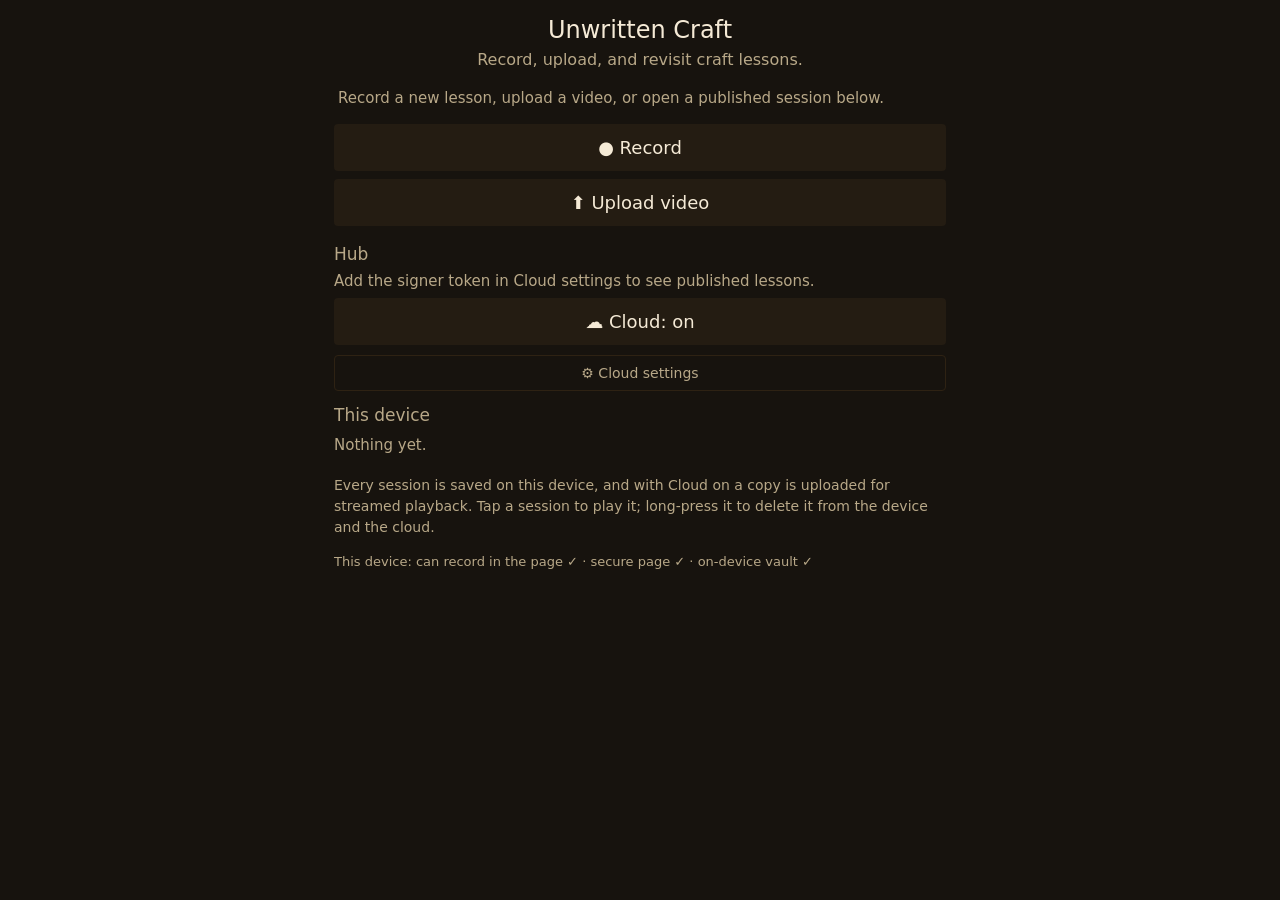
==== app/recorder/index.html @ e221de79 "Comments: recorder-as-product framings read as the app Header/section comments across web, Android, " ====
<!DOCTYPE html>
<html lang="en">
<head>
<meta charset="utf-8">
<meta name="viewport" content="width=device-width, initial-scale=1, maximum-scale=1, user-scalable=no, viewport-fit=cover">
<meta name="mobile-web-app-capable" content="yes">
<meta name="apple-mobile-web-app-capable" content="yes">
<meta name="apple-mobile-web-app-status-bar-style" content="black">
<meta name="apple-mobile-web-app-title" content="Unwritten">
<meta name="theme-color" content="#17130E">
<meta name="description" content="Record one lesson, in the mentor's own words.">
<link rel="manifest" href="manifest.webmanifest">
<link rel="apple-touch-icon" href="icons/apple-touch-icon.png">
<link rel="icon" type="image/png" sizes="192x192" href="icons/icon-192.png">
<link rel="icon" type="image/png" sizes="512x512" href="icons/icon-512.png">
<title>Unwritten Craft</title>
<style>
  /* Same dark palette as the native apps. One app, three screens:
     home (record/upload actions over the hub, then cloud and device
     sessions), record (viewfinder, zoom, record), upload. */
  :root{
    --bg:#17130E; --panel:#241C12; --ink:#F5EAD6; --dim:#B8A888;
    --red:#C0392B; --bright:#E74C3C; --line:#2E2213;
  }
  *{box-sizing:border-box; -webkit-tap-highlight-color:transparent;}
  html,body{margin:0;padding:0;background:var(--bg);color:var(--ink);
    font-family:system-ui,-apple-system,"Segoe UI",sans-serif; height:100%;}
  button{font-family:inherit; cursor:pointer;}
  .hidden{display:none !important;}
  .vh{position:absolute;width:1px;height:1px;overflow:hidden;clip:rect(0 0 0 0);white-space:nowrap;}
  #app{max-width:640px;margin:0 auto;padding:14px 14px calc(24px + env(safe-area-inset-bottom));
    min-height:100vh; min-height:100dvh; display:flex; flex-direction:column;}
  header{text-align:center;padding:calc(2px + env(safe-area-inset-top)) 0 10px;}
  h1{font-size:24px;margin:0 0 4px;font-weight:normal;}
  .sub{color:var(--dim);font-size:16px;margin:0;line-height:1.45;}
  #stage{position:relative;background:#000;}
  #view,#player{width:100%;height:280px;object-fit:cover;display:block;background:#000;}
  #recbadge{position:absolute;top:12px;left:12px;background:rgba(0,0,0,.55);color:#fff;
    padding:6px 12px;border-radius:20px;font-size:16px;display:flex;gap:8px;align-items:center;}
  #recdot{width:12px;height:12px;border-radius:50%;background:var(--bright);
    animation:pulse 1.1s infinite;}
  @keyframes pulse{0%,100%{opacity:1;}50%{opacity:.25;}}
  @media (prefers-reduced-motion: reduce){ #recdot{animation:none;} }
  #timer{font-variant-numeric:tabular-nums;}
  #playercontrols{position:absolute;left:0;right:0;bottom:0;display:flex;gap:8px;
    background:rgba(0,0,0,.66);padding:6px 10px;}
  #playercontrols button{flex:1;background:var(--panel);color:var(--ink);border:none;
    border-radius:4px;font-size:15px;padding:8px 0;}
  #micwarn{background:var(--red);color:#fff;font-size:15px;padding:10px 14px;line-height:1.45;}
  #speechwarn{background:var(--panel);color:var(--ink);border:1px solid var(--bright);
    font-size:15px;padding:10px 14px;line-height:1.45;}
  #zoomrow{display:flex;gap:8px;align-items:center;padding:8px 0;}
  #zoomrow button{background:var(--panel);color:var(--ink);border:none;border-radius:4px;
    width:48px;font-size:18px;padding:7px 0;}
  #zoomseek{flex:1;accent-color:var(--dim);}
  #zoomlabel{color:var(--dim);font-size:14px;min-width:48px;text-align:center;}
  #status{color:var(--dim);font-size:15px;line-height:1.5;padding:6px 4px 10px;}
  .bigbtn{width:100%;background:var(--panel);color:var(--ink);border:none;border-radius:4px;
    font-size:18px;padding:13px 10px;margin:4px 0;}
  .bigbtn:active{filter:brightness(1.3);}
  #recbtn.stop{color:var(--bright);}
  .smallrow{display:flex;gap:8px;margin-top:6px;}
  .smallrow button{flex:1;background:transparent;color:var(--dim);border:1px solid var(--line);
    border-radius:4px;font-size:14px;padding:9px 6px;}
  #fallback{color:var(--dim);font-size:14px;margin-top:10px;line-height:1.55;}
  #cloudpanel{background:var(--panel);border:1px solid var(--line);border-radius:4px;
    padding:12px 14px;margin-top:10px;}
  #cloudpanel label{display:block;color:var(--dim);font-size:14px;margin:10px 0 3px;}
  #cloudpanel input{width:100%;font-size:16px;padding:9px 10px;border:1px solid var(--line);
    border-radius:4px;background:var(--bg);color:var(--ink);font-family:inherit;}
  #cloudpanel .bnote{color:var(--dim);font-size:13.5px;line-height:1.5;margin-top:10px;}
  .library h3{font-weight:normal;color:var(--dim);font-size:17px;margin:14px 0 4px;}
  .srow{display:flex;align-items:center;padding:8px 6px;border-bottom:1px solid var(--line);
    cursor:pointer;}
  .sleft{font-size:16px;min-width:32px;text-align:center;}
  .smid{flex:1;color:var(--ink);font-size:15px;padding:0 8px;white-space:nowrap;
    overflow:hidden;text-overflow:ellipsis;}
  .sright{min-width:40px;text-align:center;font-size:20px;color:var(--ink);
    text-decoration:none;background:none;border:none;padding:4px 6px;}
  .sright.dim{color:var(--dim);}
  .sright.box{background:var(--panel);border-radius:4px;}
  .rstat{color:var(--dim);font-size:13px;min-width:40px;text-align:center;}
  .sempty{color:var(--dim);font-size:15px;padding:7px 0;}
  .note{color:var(--dim);font-size:14px;line-height:1.5;margin-top:14px;}
  .backbtn{background:none;border:none;color:var(--dim);font-size:16px;
    padding:2px 0 8px;text-align:left;}
  #hubstatus{color:var(--dim);font-size:15px;padding:4px 0;}
  #hubstatus:empty{display:none;}
  #hubplayer{width:100%;height:280px;object-fit:cover;display:block;background:#000;}
  #hubclose{margin-bottom:6px;}
  #uploadinput{width:100%;margin:6px 0 2px;color:var(--ink);font-size:15px;}
  #uploadstatus{color:var(--dim);font-size:15px;line-height:1.5;padding:8px 4px;}
  #uploadstatus:empty{display:none;}
  #caps{color:var(--dim);font-size:13px;line-height:1.55;}
  @media (min-width:700px){
    #view,#player,#hubplayer{height:340px;}
  }
</style>
</head>
<body>
<div id="app">
  <header>
    <h1>Unwritten Craft</h1>
    <p class="sub">Record, upload, and revisit craft lessons.</p>
  </header>
  <div id="status">Record a new lesson, upload a video, or open a published session below.</div>
  <section id="screen-home">
    <button class="bigbtn" id="gorecord">● Record</button>
    <button class="bigbtn" id="goupload">⬆ Upload video</button>
    <div class="library"><h3>Hub</h3>
      <div id="hubstatus"></div>
      <video id="hubplayer" class="hidden" controls playsinline preload="metadata"></video>
      <button id="hubclose" class="hidden backbtn" title="Close player">✕ Close</button>
      <div id="hublist"><div class="sempty">Loading…</div></div>
    </div>
    <button class="bigbtn" id="cloudtoggle">☁ Cloud: on</button>
    <div class="smallrow">
      <button id="cloudsettings">⚙ Cloud settings</button>
    </div>
    <div id="cloudpanel" class="hidden">
      <label for="cloudsigner">Signer URL (prefilled by the build; override only to point elsewhere)</label>
      <input id="cloudsigner" inputmode="url" autocomplete="off" placeholder="https://unwritten-cloud-signer.heartmade.workers.dev">
      <label for="cloudsignertoken">Signer token (prefilled by the build; override only if rotated)</label>
      <input id="cloudsignertoken" type="password" autocomplete="off" placeholder="baked into this build">
      <label for="cloudlib">— or, without a signer: Stream library ID</label>
      <input id="cloudlib" inputmode="numeric" autocomplete="off" placeholder="e.g. 402315">
      <label for="cloudkey">Library API key (then lives on this device)</label>
      <input id="cloudkey" type="password" autocomplete="off" placeholder="AccessKey from the library's API page">
      <p class="bnote">On by default and purely additive: every session is still saved on this device first, then a copy is uploaded for streamed playback, and the ↗ share action on the session offers its link when ready. The signer URL and token arrive baked into this build; these fields are only overrides. As a fallback, a library key pasted below talks to the library directly instead of the signer (it can manage this one library, so keep it on the mentor's device only).</p>
    </div>
    <div class="library"><h3>This device</h3><div id="clips"><div class="sempty">Nothing yet.</div></div></div>
    <button class="bigbtn hidden" id="exportbtn">Export sessions to Downloads</button>
    <p class="note">Every session is saved on this device, and with Cloud on a copy is uploaded for streamed playback. Tap a session to play it; long-press it to delete it from the device and the cloud.</p>
    <p id="caps"></p>
  </section>
  <section id="screen-record" class="hidden">
    <button class="backbtn" id="backhome-record">‹ Home</button>
    <div id="stage">
      <video id="view" autoplay playsinline muted></video>
      <video id="player" class="hidden" playsinline preload="metadata"></video>
      <div id="recbadge" class="hidden"><span id="recdot"></span>REC&nbsp;<span id="timer">0:00</span></div>
      <div id="playercontrols" class="hidden">
        <button id="vfplay" title="Play">▶</button>
        <button id="vfpause" title="Pause">⏸</button>
        <button id="vfclose" title="Close">✕</button>
      </div>
    </div>
    <div id="micwarn" class="hidden">🎤 <b>No microphone.</b> The mentor's words won't be recorded — and the mentor's words are the whole point. Check the browser's site settings, or use the camera-app option below.</div>
    <div id="speechwarn" class="hidden">🔇 <b>Quiet for a while.</b> No speech in the last minute — and the mentor's words are the whole point. Check the mic is close enough.</div>
    <div id="zoomrow" class="hidden">
      <button id="zoomout" title="Zoom out">−</button>
      <input id="zoomseek" type="range" min="0" max="100" value="0" aria-label="Zoom">
      <button id="zoomin" title="Zoom in">+</button>
      <span id="zoomlabel">1.0×</span>
    </div>
    <button class="bigbtn" id="recbtn">● Record</button>
    <div class="hidden" id="capcontrols">
      <button class="bigbtn" id="capvideo">🎥&nbsp; Record video</button>
      <button class="bigbtn" id="capaudio">🎙&nbsp; Record audio</button>
    </div>
    <div id="fallback" class="hidden">In-page recording isn't available on this device, so the buttons above open its own camera / voice apps — the session still lands in the list on the home screen.</div>
    <input type="file" id="fileinput" accept="video/*,image/*" capture="environment" class="hidden">
    <input type="file" id="audioinput" accept="audio/*" capture class="hidden">
    <div class="smallrow">
      <button id="camtoggle">📷 Back camera</button>
    </div>
  </section>
  <section id="screen-upload" class="hidden">
    <button class="backbtn" id="backhome-upload">‹ Home</button>
    <div class="library"><h3>Upload a lesson video</h3></div>
    <p class="note">Pick a video file: it is saved as a session on this device and uploaded to Cloud, and the pipeline picks it up exactly like a recording.</p>
    <input type="file" id="uploadinput" accept="video/*">
    <button class="bigbtn" id="uploadbtn">⬆ Upload</button>
    <div id="uploadstatus"></div>
  </section>
</div>
<script>
"use strict";
/* Unwritten Craft — web app.
   Home lands on the hub sessions with Record and Upload above them;
   recording is one screen of the app, not a separate app. No roles,
   no steps, nothing performed for the machine — the pipeline
   (transcribe -> write-up -> corrections) works afterwards on each
   session, take or upload alike, which it picks as the largest media
   file in the lesson folder.
   On devices where in-page recording doesn't exist (old Safari,
   file://), the native camera / voice-memo apps record instead of
   failing. Lessons persist in IndexedDB so a reload, crash, or
   discarded tab cannot lose them. The layout mirrors the native apps:
   home (hub + cloud + device sessions), record (viewfinder, zoom,
   record), upload — newest first, tap to play in the viewfinder. */

function probe(){
  var caps = {
    mediaRecorder: (typeof MediaRecorder !== "undefined"),
    gum: !!(navigator.mediaDevices && navigator.mediaDevices.getUserMedia),
    idb: (typeof indexedDB !== "undefined"),
    secure: !!window.isSecureContext
  };
  caps.inPageRecording = caps.mediaRecorder && caps.gum;
  return caps;
}
var CAPS = probe();
var state = { stream:null, recorder:null, chunks:[], recording:false,
              timerInt:null, t0:0, clips:[], facing:"environment",
              zoom:{min:1, max:1, val:1}, playing:null };
var $ = function(id){ return document.getElementById(id); };
var durationCache = {};

async function wakeLock(){
  try{ if("wakeLock" in navigator) await navigator.wakeLock.request("screen"); }catch(e){}
}
async function openCamera(){
  stopLocalPlayback();
  stopSpeechMonitor();
  if(state.stream){ state.stream.getTracks().forEach(function(t){ t.stop(); }); state.stream = null; }
  if(!CAPS.gum){ showCaptureControls(); return; }
  var opts = { video:{ facingMode: state.facing, width:{ideal:1280}, height:{ideal:720} }, audio:true };
  try{ state.stream = await navigator.mediaDevices.getUserMedia(opts); }
  catch(e){
    /* A denied/busy microphone must not cost the video too. */
    try{ state.stream = await navigator.mediaDevices.getUserMedia({ video: opts.video, audio:false }); }
    catch(e2){ showCaptureControls(); return; }
  }
  $("view").srcObject = state.stream;
  /* A video-only stream must never be silent about being silent:
     the lesson IS the mentor's words. */
  var hasAudio = state.stream.getAudioTracks().length > 0;
  $("micwarn").classList.toggle("hidden", hasAudio);
  if(hasAudio){
    state.stream.getAudioTracks()[0].onended = function(){ $("micwarn").classList.remove("hidden"); };
  }
  if(!CAPS.mediaRecorder) showCaptureControls(); else hideCaptureControls();
}
/* One app, three screens. Home (hub + device sessions) is the
   landing; record owns the camera (opened on entry, released on
   exit, so landing never prompts for permission); upload files
   into the same session path as a take. */
var currentScreen = "home";
function showScreen(name){
  if(state.recording && name !== "record") stopRec();
  currentScreen = name;
  ["home", "record", "upload"].forEach(function(s){
    $("screen-" + s).classList.toggle("hidden", s !== name);
  });
  if(name === "record"){ openCamera(); }
  else{
    closeCamera();
    if(name === "home"){ renderClips(); loadHub(); }
  }
  if(window.scrollTo) window.scrollTo(0, 0);
}
function closeCamera(){
  stopLocalPlayback(); stopSpeechMonitor();
  if(state.stream){ state.stream.getTracks().forEach(function(t){ try{ t.stop(); }catch(e){} }); state.stream = null; }
  $("view").srcObject = null;
}
function showCaptureControls(){
  /* Old-device path: native camera / voice apps do the recording. */
  $("fallback").classList.remove("hidden");
  $("recbtn").classList.add("hidden");
  $("zoomrow").classList.add("hidden");
  $("capcontrols").classList.remove("hidden");
}
function hideCaptureControls(){
  $("fallback").classList.add("hidden");
  $("capcontrols").classList.add("hidden");
  $("recbtn").classList.remove("hidden");
  refreshZoomUi();
}
/* Live mic check: while recording, sample the mic level every 2 s
   and warn after a quiet minute — silence discovered now can still
   be fixed; silence discovered at transcription cannot. Purely
   local energy detection: no audio leaves the device. */
var speechMon = {ctx:null, analyser:null, timer:null, quietSince:0};
function startSpeechMonitor(){
  stopSpeechMonitor();
  try{
    if(!state.stream || !state.stream.getAudioTracks().length) return;
    var AC = window.AudioContext || window.webkitAudioContext;
    if(!AC) return;
    var ctx = new AC();
    if(ctx.resume) ctx.resume();
    var src = ctx.createMediaStreamSource(state.stream);
    var an = ctx.createAnalyser(); an.fftSize = 512;
    src.connect(an);
    speechMon.ctx = ctx; speechMon.analyser = an;
    speechMon.quietSince = Date.now();
    var buf = new Float32Array(an.fftSize);
    speechMon.timer = setInterval(function(){
      if(!state.recording) return;
      an.getFloatTimeDomainData(buf);
      var sum = 0, i;
      for(i = 0; i < buf.length; i++) sum += buf[i] * buf[i];
      if(Math.sqrt(sum / buf.length) > 0.008){
        speechMon.quietSince = Date.now();
        $("speechwarn").classList.add("hidden");
      }else if(Date.now() - speechMon.quietSince > 60000){
        $("speechwarn").classList.remove("hidden");
      }
    }, 2000);
  }catch(e){}
}
function stopSpeechMonitor(){
  if(speechMon.timer){ clearInterval(speechMon.timer); speechMon.timer = null; }
  if(speechMon.ctx){ try{ speechMon.ctx.close(); }catch(e){} speechMon.ctx = null; }
  speechMon.analyser = null;
  $("speechwarn").classList.add("hidden");
}
function fmt(s){ return Math.floor(s/60) + ":" + ("0" + (s%60)).slice(-2); }
function fmtDur(sec){
  sec = Math.floor(sec);
  var s = sec % 60, m = Math.floor(sec / 60) % 60, h = Math.floor(sec / 3600);
  if(h > 0) return h + ":" + ("0" + m).slice(-2) + ":" + ("0" + s).slice(-2);
  return m + ":" + ("0" + s).slice(-2);
}

/* Zoom mirrors the Android zoom row (− / slider / + / label). It stays
   hidden when the camera reports no zoom range, so it is never dead UI. */
function zoomTrack(){
  if(!state.stream || !state.stream.getVideoTracks) return null;
  return state.stream.getVideoTracks()[0] || null;
}
function refreshZoomUi(){
  var row = $("zoomrow"), t = zoomTrack(), z = state.zoom;
  var min = 1, max = 1, val = 1;
  try{
    if(t && t.getCapabilities){
      var c = t.getCapabilities();
      if(c && c.zoom){ min = c.zoom.min || 1; max = c.zoom.max || 1; }
    }
    if(t && t.getSettings){
      var s = t.getSettings();
      if(s && s.zoom) val = s.zoom;
    }
  }catch(e){}
  z.min = min; z.max = max; z.val = Math.max(min, Math.min(max, val));
  if(max <= min + 0.01 || $("recbtn").classList.contains("hidden")){ row.classList.add("hidden"); return; }
  row.classList.remove("hidden");
  $("zoomseek").value = String(Math.round((z.val - min) / (max - min) * 100));
  $("zoomlabel").textContent = z.val.toFixed(1) + "×";
}
function applyZoom(v){
  var z = state.zoom, t = zoomTrack();
  v = Math.max(z.min, Math.min(z.max, v));
  z.val = v;
  $("zoomlabel").textContent = v.toFixed(1) + "×";
  if(t && t.applyConstraints) t.applyConstraints({advanced:[{zoom:v}]}).catch(function(){});
}
function nudgeZoom(d){
  var z = state.zoom;
  applyZoom(z.val + d * ((z.max - z.min) || 1));
}

/* In-viewfinder playback, like Android: tapping a session plays it
   inside the viewfinder with ▶ / ⏸ / ✕ below it. Recording stops it. */
function clipByName(name){
  return state.clips.find(function(c){ return c.name === name; }) || null;
}
function playInViewfinder(name){
  var c = clipByName(name);
  if(!c){ $("status").textContent = "That session file is missing from this device."; return; }
  if(state.recording) return;
  /* Sessions live on home; playback happens on the record screen. */
  showScreen("record");
  stopLocalPlayback();
  state.playing = name;
  $("view").classList.add("hidden");
  var p = $("player");
  p.src = c.url;
  p.classList.remove("hidden");
  $("playercontrols").classList.remove("hidden");
  var pr = p.play();
  if(pr && pr.catch) pr.catch(function(){});
}
function stopLocalPlayback(){
  state.playing = null;
  var p = $("player");
  if(!p) return;
  try{ p.pause(); }catch(e){}
  p.removeAttribute("src");
  try{ p.load(); }catch(e){}
  p.classList.add("hidden");
  $("playercontrols").classList.add("hidden");
  $("view").classList.remove("hidden");
}

/* Lessons persist in IndexedDB so a reload, crash, or discarded tab
   cannot lose them. On old Safari where IndexedDB may be unavailable
   (e.g. file://), idbPut simply no-ops and the in-memory list entry
   remains. */
function idbOpen(){
  return new Promise(function(res, rej){
    var r = indexedDB.open("unwritten-clips", 1);
    r.onupgradeneeded = function(){ r.result.createObjectStore("clips", {keyPath:"name"}); };
    r.onsuccess = function(){ res(r.result); };
    r.onerror = function(){ rej(r.error); };
    r.onblocked = function(){ rej(new Error("idb blocked")); }; /* never hang */
  });
}
async function idbPut(name, blob){
  if(!CAPS.idb) return;
  try{ var db = await idbOpen();
    await new Promise(function(res, rej){
      var tx = db.transaction("clips", "readwrite");
      tx.objectStore("clips").put({name:name, blob:blob, ts:Date.now()});
      tx.oncomplete = res; tx.onerror = function(){ rej(tx.error); };
    });
  }catch(e){ /* in-memory entry still stands */ }
}
async function idbRestore(){
  if(!CAPS.idb) return;
  try{ var db = await idbOpen();
    var items = await new Promise(function(res, rej){
      var out = [], cur = db.transaction("clips").objectStore("clips").openCursor();
      cur.onsuccess = function(){ var c = cur.result; if(c){ out.push(c.value); c.continue(); } else res(out); };
      cur.onerror = function(){ rej(cur.error); };
    });
    /* Newest first, like the Android sessions list. Records from the
       retired multi-step design are adopted rather than lost. */
    items.sort(function(a, b){ return (b.ts || 0) - (a.ts || 0); })
         .forEach(function(it){
      if(!state.clips.some(function(c){ return c.name === it.name; }))
        state.clips.push({name:it.name, url:URL.createObjectURL(it.blob),
                          type:(it.blob && it.blob.type) || "", persisted:true});
    });
    renderClips();
  }catch(e){}
}
function saveBlob(blob, name){
  var url = URL.createObjectURL(blob);
  state.clips.unshift({name:name, url:url, type:blob.type || "", persisted:false});
  renderClips();
  idbPut(name, blob).then(function(){
    var c = state.clips.find(function(x){ return x.name === name; });
    if(c && CAPS.idb){ c.persisted = true; renderClips(); }
  });
  if(cloudReady() && isVideoLesson(blob, name)) startCloudUpload(name, blob, null);
}

function idbDelete(name){
  return new Promise(function(res){
    if(!CAPS.idb){ res(); return; }
    idbOpen().then(function(db){
      try{
        var tx = db.transaction("clips", "readwrite");
        tx.objectStore("clips").delete(name);
        tx.oncomplete = function(){ res(); };
        tx.onerror = function(){ res(); };
      }catch(e){ res(); }
    }).catch(function(){ res(); });
  });
}

/* Session rows mirror Android: left status icon, middle date + length,
   right share/download action. Tap plays in the viewfinder;
   long-press deletes. */
function leftIconFor(name){
  var b = loadCloudLinks()[name];
  if(!b) return "📱";
  if(b.state === "uploading") return "☁↑";
  if(b.state === "processing") return "☁…";
  if(b.state === "failed") return "☁!";
  return "☁";
}
var MONTHS = ["Jan","Feb","Mar","Apr","May","Jun","Jul","Aug","Sep","Oct","Nov","Dec"];
function displayDateFor(name){
  try{
    var base = name, us = base.lastIndexOf("_");
    if(us >= 0) base = base.substring(us + 1);
    var dot = base.lastIndexOf(".");
    if(dot > 0) base = base.substring(0, dot);
    var y = +base.substring(0, 4), mo = +base.substring(4, 6), d = +base.substring(6, 8),
        h = +base.substring(9, 11), mi = +base.substring(11, 13);
    if(!y || !mo || !d || mo > 12) return name;
    return MONTHS[mo - 1] + " " + d + ", " + y + " " + ("0" + h).slice(-2) + ":" + ("0" + mi).slice(-2);
  }catch(e){ return name; }
}
function durationFor(name){
  if(durationCache[name] !== undefined) return durationCache[name];
  var c = clipByName(name);
  if(!c) return "";
  durationCache[name] = "";
  var el = document.createElement((c.type || "").indexOf("audio") === 0 ? "audio" : "video");
  el.preload = "metadata";
  el.onloadedmetadata = function(){
    if(el.duration && isFinite(el.duration)) durationCache[name] = fmtDur(el.duration);
    try{ el.removeAttribute("src"); }catch(e){}
    renderClips();
  };
  el.onerror = function(){ durationCache[name] = ""; };
  el.src = c.url;
  return "";
}
function clipHTML(c){
  var b = loadCloudLinks()[c.name] || null, st = b ? b.state : "", right;
  /* Cloud-linking never removes the on-device download: every linked
     row keeps ↓ next to its cloud action. */
  var dl = "<a class='sright dim' href='" + c.url + "' download='" + c.name + "' title='Download " + c.name + "'>↓</a>";
  if(!b) right = dl;
  else if(st === "uploading") right = dl + "<span class='rstat'>" + (b.progress | 0) + "%</span>";
  else if(st === "processing" && !b.videoId) right = dl + "<span class='rstat'>…</span>";
  else if(st === "failed") right = dl + "<a class='sright' href='#' data-cloud-retry='" + c.name + "' title='Retry cloud upload'>!</a>";
  else right = dl + "<a class='sright box' href='#' data-cloud-watch='" + c.name + "' title='Share session link'>↗</a>";
  var dur = durationFor(c.name);
  var memOnly = c.persisted === false;
  var mid = displayDateFor(c.name) + (dur ? "  •  " + dur : "") + (memOnly ? " ⚠" : "");
  var rowTitle = "Play — long-press to delete" + (memOnly ? " — in memory only, download before closing" : "");
  return "<div class='srow' data-row='" + c.name + "' title='" + rowTitle + "'>" +
    "<span class='sleft'>" + leftIconFor(c.name) + "</span>" +
    "<span class='smid'>" + mid + "</span>" + right +
    "<button class='vh' data-cloud-delete='" + c.name + "'>Delete " + c.name + "</button></div>";
}
function renderClips(){
  $("clips").innerHTML = state.clips.map(clipHTML).join("") || "<div class='sempty'>Nothing yet.</div>";
}

/* ------------------------------------------------------------------
   Cloud upload (optional): upload a copy of each video lesson for
   streamed playback. Strictly additive — the on-device save above
   always happens first and never depends on this. Settings live in
   localStorage; the library API key stays on this device and is only
   ever sent to video.bunnycdn.com. Cloud has no live ingest, so this
   is store-then-stream: the ↗ action shares an adaptive HLS link.
------------------------------------------------------------------- */
var CLOUD_TUS = "https://video.bunnycdn.com/tusupload";
var CLOUD_SIGNER_DEFAULT = "https://unwritten-cloud-signer.heartmade.workers.dev";
var CLOUD_SIGNER_TOKEN_DEFAULT = ""; // stamped per build by build.sh; "" in the template
var CLOUD_CHUNK = 5 * 1024 * 1024;
var cloudActive = {}, cloudPolling = {};

function cloudLoadCfg(){
  try{
    var raw = localStorage.getItem("uw_cloud_cfg");
    if(!raw) raw = localStorage.getItem("uw_bunny_cfg"); // legacy key from the Bunny-named release
    return JSON.parse(raw || "{}");
  }catch(e){ return {}; }
}
var cloudCfg = cloudLoadCfg();
function cloudSaveCfg(){ try{ localStorage.setItem("uw_cloud_cfg", JSON.stringify(cloudCfg)); localStorage.removeItem("uw_bunny_cfg"); }catch(e){} paintCloudToggle(); } // legacy key dropped on first save
function cloudSignerUrl(){ return cloudCfg.signerUrl || CLOUD_SIGNER_DEFAULT; }
function cloudToken(){ return cloudCfg.signerToken || CLOUD_SIGNER_TOKEN_DEFAULT; }
function cloudEnabled(){ return cloudCfg.enabled !== false; }
function cloudUseDirect(){ return !!(cloudCfg.libraryId && cloudCfg.apiKey); }
function cloudReady(){
  if(!cloudEnabled()) return false;
  if(cloudSignerUrl()) return true;
  return cloudUseDirect();
}
/* True when an upload could possibly succeed. Signer mode needs
   its token — the URL always has a built-in default, so URL-alone
   must not count — and direct mode needs library ID + API key.
   Without this, fresh installs (Cloud on by default, no
   credentials yet) fire doomed uploads that can only 401. Same
   contract as the native recorders' canUpload. */
function cloudCanUpload(){
  if(cloudToken()) return true;
  return cloudUseDirect();
}
function cloudLibraryId(){ return cloudCfg.libraryId || ""; }
function loadCloudLinks(){
  try{
    var raw = localStorage.getItem("uw_cloud_links");
    if(!raw) raw = localStorage.getItem("uw_bunny_links"); // legacy key from the Bunny-named release
    return JSON.parse(raw || "{}");
  }catch(e){ return {}; }
}
function setCloudLink(name, patch){
  var m = loadCloudLinks(), cur = m[name] || {};
  for(var k in patch) cur[k] = patch[k];
  if(cur.libraryId === undefined && cloudCfg.libraryId) cur.libraryId = cloudCfg.libraryId;
  m[name] = cur;
  try{ localStorage.setItem("uw_cloud_links", JSON.stringify(m)); localStorage.removeItem("uw_bunny_links"); }catch(e){} // legacy key dropped on first save
}
function sleep(ms){ return new Promise(function(r){ setTimeout(r, ms); }); }
function b64utf8(s){ return btoa(unescape(encodeURIComponent(s))); }
async function sha256Hex(text){
  if(!window.crypto || !crypto.subtle) throw new Error("Cloud signing needs a secure (https) page.");
  var buf = await crypto.subtle.digest("SHA-256", new TextEncoder().encode(text));
  return Array.from(new Uint8Array(buf)).map(function(b){ return ("0" + b.toString(16)).slice(-2); }).join("");
}
function isVideoLesson(blob, name){
  if(blob && blob.type) return blob.type.indexOf("video/") === 0;
  return /\.(mp4|webm|mov|mkv|m4v)$/i.test(name || "");
}
function idbGetBlob(name){
  return new Promise(function(res){
    if(!CAPS.idb){ res(null); return; }
    idbOpen().then(function(db){
      var rq = db.transaction("clips").objectStore("clips").get(name);
      rq.onsuccess = function(){ res(rq.result ? rq.result.blob : null); };
      rq.onerror = function(){ res(null); };
    }).catch(function(){ res(null); });
  });
}
async function cloudCreds(title, reuseVideoId){
  if(!cloudUseDirect()){
    var headers = {"Content-Type": "application/json", "Accept": "application/json"};
    var tok = cloudToken();
    if(tok) headers["X-Signer-Token"] = tok;
    var rs = await fetch(cloudSignerUrl(), {
      method: "POST", headers: headers,
      body: JSON.stringify(reuseVideoId ? {title: title, videoId: reuseVideoId} : {title: title})
    });
    if(!rs.ok) throw new Error("The Cloud signer refused (" + rs.status + "). Check the signer URL and token.");
    var d = await rs.json();
    if(!d.videoId || !d.signature || !d.expire) throw new Error("The Cloud signer returned incomplete credentials.");
    if(d.libraryId){ cloudCfg.libraryId = String(d.libraryId); cloudSaveCfg(); }
    return {videoId: d.videoId, expire: d.expire, signature: d.signature, libraryId: String(d.libraryId || cloudCfg.libraryId || "")};
  }
  var videoId = reuseVideoId || null;
  if(!videoId){
    var r = await fetch("https://video.bunnycdn.com/library/" + cloudCfg.libraryId + "/videos", {
      method: "POST",
      headers: {"AccessKey": cloudCfg.apiKey, "Accept": "application/json", "Content-Type": "application/json"},
      body: JSON.stringify({title: title})
    });
    if(!r.ok) throw new Error("Cloud could not create the video (" + r.status + "). Check the library ID and API key.");
    var v = await r.json();
    videoId = v.guid || v.videoId || v.id;
    if(!videoId) throw new Error("Cloud create returned no video ID.");
  }
  var expire = Math.floor(Date.now() / 1000) + 86400;
  var signature = await sha256Hex(String(cloudCfg.libraryId) + cloudCfg.apiKey + expire + videoId);
  return {videoId: videoId, expire: expire, signature: signature, libraryId: String(cloudCfg.libraryId)};
}
function cloudAuthHeaders(creds){
  return {
    "AuthorizationSignature": creds.signature,
    "AuthorizationExpire": String(creds.expire),
    "LibraryId": String(creds.libraryId || cloudCfg.libraryId || ""),
    "VideoId": creds.videoId,
    "Tus-Resumable": "1.0.0"
  };
}
async function tusCreateUpload(creds, blob, name){
  var meta = "filetype " + b64utf8(blob.type || "video/mp4") + ",title " + b64utf8(name);
  var headers = cloudAuthHeaders(creds);
  headers["Upload-Length"] = String(blob.size);
  headers["Upload-Metadata"] = meta;
  var r = await fetch(CLOUD_TUS, {method: "POST", headers: headers});
  if(r.status !== 201) throw new Error("Cloud upload start failed (" + r.status + ").");
  var loc = r.headers.get("Location");
  if(!loc) throw new Error("Cloud upload start returned no upload URL.");
  return loc.charAt(0) === "/" ? "https://video.bunnycdn.com" + loc : loc;
}
async function tusHeadOffset(uploadUrl, creds){
  var r = await fetch(uploadUrl, {method: "HEAD", headers: cloudAuthHeaders(creds)});
  if(r.status === 404 || r.status === 410) return -1;
  if(!r.ok) throw new Error("Cloud resume check failed (" + r.status + ").");
  var off = parseInt(r.headers.get("Upload-Offset"), 10);
  return isNaN(off) ? -1 : off;
}
async function tusSendAll(sess, blob, name){
  var offset = sess.offset || 0, attempt = 0;
  while(offset < blob.size){
    var end = Math.min(offset + CLOUD_CHUNK, blob.size), res = null, netErr = null;
    try{
      var headers = cloudAuthHeaders(sess.creds);
      headers["Upload-Offset"] = String(offset);
      headers["Content-Type"] = "application/offset+octet-stream";
      res = await fetch(sess.uploadUrl, {method: "PATCH", headers: headers, body: blob.slice(offset, end)});
    }catch(e){ netErr = e; }
    if(netErr || !res.ok){
      var status = res ? res.status : 0;
      if(res && status >= 400 && status < 500 && status !== 409 && status !== 423)
        throw new Error("Cloud refused the upload (" + status + ").");
      if(++attempt > 8) throw new Error("Cloud upload kept failing — connection too unstable.");
      var serverOffset = -1;
      try{ serverOffset = await tusHeadOffset(sess.uploadUrl, sess.creds); }catch(e){}
      if(serverOffset >= 0) offset = serverOffset;
      await sleep(Math.min(3000 * attempt, 15000));
      continue;
    }
    attempt = 0;
    var serverOff = parseInt(res.headers.get("Upload-Offset"), 10);
    offset = isNaN(serverOff) ? end : serverOff;
    sess.offset = offset;
    setCloudLink(name, {state: "uploading", progress: Math.floor(offset / blob.size * 100),
                        videoId: sess.videoId, uploadUrl: sess.uploadUrl});
    renderClips();
  }
}
async function cloudDeleteVideo(videoId){
  if(!cloudUseDirect()){
    var surl = cloudSignerUrl(), sep = surl.indexOf("?") >= 0 ? "&" : "?";
    var hs = {"Accept": "application/json"};
    var tok = cloudToken();
    if(tok) hs["X-Signer-Token"] = tok;
    var rs = await fetch(surl + sep + "videoId=" + encodeURIComponent(videoId), {method: "DELETE", headers: hs});
    if(!rs.ok) throw new Error("Cloud delete failed (" + rs.status + ").");
    return;
  }
  var r = await fetch("https://video.bunnycdn.com/library/" + cloudCfg.libraryId + "/videos/" + videoId,
    {method: "DELETE", headers: {"AccessKey": cloudCfg.apiKey, "Accept": "application/json"}});
  if(!r.ok && r.status !== 404) throw new Error("Cloud delete failed (" + r.status + ").");
}
async function cloudGetVideo(videoId){
  if(!cloudUseDirect()){
    var sep = cloudSignerUrl().indexOf("?") >= 0 ? "&" : "?";
    var hs = {"Accept": "application/json"};
    var tok = cloudToken();
    if(tok) hs["X-Signer-Token"] = tok;
    var rs = await fetch(cloudSignerUrl() + sep + "videoId=" + encodeURIComponent(videoId), {headers: hs});
    if(!rs.ok) throw new Error("Cloud status check failed (" + rs.status + ").");
    return rs.json();
  }
  var r = await fetch("https://video.bunnycdn.com/library/" + cloudCfg.libraryId + "/videos/" + videoId,
    {headers: {"AccessKey": cloudCfg.apiKey, "Accept": "application/json"}});
  if(!r.ok) throw new Error("Cloud status check failed (" + r.status + ").");
  return r.json();
}
async function pollCloudStatus(name, videoId){
  if(cloudPolling[name]) return;
  cloudPolling[name] = true;
  var failures = 0;
  try{
    for(var i = 0; i < 120; i++){
      await sleep(5000);
      var v = null;
      try{ v = await cloudGetVideo(videoId); failures = 0; }
      catch(e){
        if(++failures > 6){
          setCloudLink(name, {state: "failed", videoId: videoId});
          renderClips();
          $("status").innerHTML = "☁️ <b>Cloud status checks kept failing</b> — tap ! on the session to try again. The session is safe on this device.";
          return;
        }
        continue;
      }
      if(v.status === 4){ setCloudLink(name, {state: "ready", progress: 100, videoId: videoId}); renderClips(); return; }
      if(v.status === 5 || v.status === 6){ setCloudLink(name, {state: "failed", videoId: videoId}); renderClips(); return; }
    }
    /* Ten minutes with no finished stream: stop polling and offer a
       retry instead of leaving the session on "…" forever. */
    setCloudLink(name, {state: "failed", videoId: videoId});
    renderClips();
    $("status").innerHTML = "☁️ <b>Cloud is taking too long</b> to prepare the stream — tap ! on the session to try again. The session is safe on this device.";
  } finally { delete cloudPolling[name]; }
}
async function startCloudUpload(name, blob, sess){
  if(!cloudReady() || cloudActive[name]) return;
  if(!cloudCanUpload()){
    setCloudLink(name, {state: "failed"});
    renderClips();
    $("status").innerHTML = "☁️ <b>Cloud credentials missing</b> — add the signer token in Cloud settings. The session is safe on this device.";
    return;
  }
  cloudActive[name] = true;
  try{
    if(sess && sess.uploadUrl && sess.videoId){
      sess.creds = await cloudCreds(name, sess.videoId);
      var off = -1;
      try{ off = await tusHeadOffset(sess.uploadUrl, sess.creds); }catch(e){}
      if(off < 0 || off > blob.size) sess = null; else sess.offset = off;
    }
    if(!sess){
      var creds = await cloudCreds(name, null);
      var uploadUrl = await tusCreateUpload(creds, blob, name);
      sess = {videoId: creds.videoId, uploadUrl: uploadUrl, offset: 0, creds: creds};
    }
    setCloudLink(name, {state: "uploading", progress: Math.floor((sess.offset || 0) / blob.size * 100),
                        videoId: sess.videoId, uploadUrl: sess.uploadUrl});
    renderClips();
    $("status").innerHTML = "☁️ <b>Uploading to Cloud…</b> The session is already saved on this device.";
    await tusSendAll(sess, blob, name);
    setCloudLink(name, {state: "processing", progress: 100, videoId: sess.videoId});
    renderClips();
    $("status").innerHTML = "☁️ <b>Uploaded.</b> Cloud is preparing the streaming version — the ↗ share action on the session offers its link when ready.";
    pollCloudStatus(name, sess.videoId);
  }catch(e){
    setCloudLink(name, {state: "failed", videoId: (sess && sess.videoId) || undefined,
                        uploadUrl: (sess && sess.uploadUrl) || undefined});
    renderClips();
    $("status").innerHTML = "☁️ <b>Cloud upload didn't finish</b> (" + e.message + ") The session is safe on this device — tap ! on the session when the connection is better.";
  } finally { delete cloudActive[name]; }
}
/* Per-session share, like Android: the link is copied, then offered
   through the device share sheet where one exists. */
async function shareCloudLinkFor(name){
  var link = loadCloudLinks()[name];
  if(!link || !link.videoId) return;
  var lib = link.libraryId || cloudCfg.libraryId;
  if(!lib){ $("status").innerHTML = "☁️ <b>No Cloud link yet</b> for this session — the upload hasn't finished."; return; }
  var url = "https://player.mediadelivery.net/embed/" + lib + "/" + link.videoId;
  try{ if(navigator.clipboard) await navigator.clipboard.writeText(url); }catch(e){}
  if(navigator.share){
    try{ await navigator.share({title: name, url: url}); return; }
    catch(e){ return; }
  }
  window.open(url, "_blank");
}
async function cloudOpenWatch(name){
  return shareCloudLinkFor(name);
}
async function cloudRetry(name){
  var blob = await idbGetBlob(name);
  if(!blob){
    /* No vault (old Safari, file://) but the take is still in memory:
       re-read it from its object URL instead of giving up. */
    var c = clipByName(name);
    if(c){
      try{ blob = await (await fetch(c.url)).blob(); }catch(e){ blob = null; }
    }
  }
  if(!blob){ $("status").innerHTML = "☁️ That session is no longer stored on this device, so it can't be re-uploaded from here."; return; }
  var link = loadCloudLinks()[name] || {};
  startCloudUpload(name, blob, (link.uploadUrl && link.videoId) ? {videoId: link.videoId, uploadUrl: link.uploadUrl} : null);
}
function delCloudLink(name){
  var m = loadCloudLinks();
  if(m[name]){ delete m[name]; try{ localStorage.setItem("uw_cloud_links", JSON.stringify(m)); }catch(e){} }
}
/* Long-press a session to delete it, like Android — cloud copy first,
   and the local session is kept if that fails. */
function confirmDeleteLesson(name){
  if(!confirm("Delete session?\n\nDelete '" + name + "' from this device and the cloud?")) return;
  cloudDeleteLesson(name);
}
async function cloudDeleteLesson(name){
  var link = loadCloudLinks()[name] || {};
  if(link.videoId){
    try{ await cloudDeleteVideo(link.videoId); }
    catch(e){
      /* A dead cloud delete must not trap local storage: offer the
         device-only delete as a second confirm. */
      if(!confirm("The Cloud copy couldn't be deleted (" + e.message + ").\n\nDelete this device's copy anyway? The Cloud copy stays where it is.")){
        $("status").innerHTML = "☁️ <b>Couldn't delete the cloud copy</b> (" + e.message + ") Keeping the local session so nothing is lost.";
        return;
      }
    }
  }
  await idbDelete(name);
  if(state.playing === name) stopLocalPlayback();
  var i = state.clips.findIndex(function(c){ return c.name === name; });
  if(i >= 0){ try{ URL.revokeObjectURL(state.clips[i].url); }catch(e){} state.clips.splice(i, 1); }
  delete durationCache[name];
  delCloudLink(name);
  renderClips();
  $("status").innerHTML = "🗑 Session deleted from this device" + (link.videoId ? " and the cloud." : ".");
}
$("uploadbtn").onclick = function(){
  var f = $("uploadinput").files[0];
  if(!f){ $("uploadstatus").innerHTML = "Pick a video file first."; return; }
  if(f.type && f.type.indexOf("video/") !== 0){ $("uploadstatus").innerHTML = "That file isn't a video — pick a video file."; return; }
  /* An upload rides the exact session path of a take: saved on this
     device, then cloud-uploaded, so the pipeline picks it up the
     same way a recording is picked up. */
  saveBlob(f, "unwritten_lesson_upload_" + stamp() + "." + extFor(f, "mp4"));
  $("uploadinput").value = "";
  $("uploadstatus").innerHTML = "✅ <b>Upload started.</b> The video is saved on this device and uploading to Cloud — watch its progress on the home screen.";
};
/* The hub lives on the signer, so it needs a signer token. Direct
   (library-key) mode has no hub at all. */
function hubAvailable(){ return !cloudUseDirect() && !!cloudToken(); }
function escHtml(s){
  return String(s == null ? "" : s).replace(/[&<>"']/g, function(c){
    return {"&":"&amp;","<":"&lt;",">":"&gt;",'"':"&quot;","'":"&#39;"}[c];
  });
}
function hubRowHTML(r){
  var playUrl = r.mp4_url || r.hls_url || "";
  return "<div class='srow' data-hub-play='" + playUrl + "'>" +
    "<span class='sleft'>☁</span><span class='smid'>" + escHtml(r.title || "Untitled") +
    (r.lesson_date ? "  •  " + escHtml(r.lesson_date) : "") + "</span>" +
    (playUrl ? "<span class='sright box'>▶</span>" : "") + "</div>";
}
function stopHubPlayback(){
  var p = $("hubplayer");
  try{ p.pause(); }catch(e){}
  p.removeAttribute("src"); p.load();
  p.classList.add("hidden"); $("hubclose").classList.add("hidden");
}
async function loadHub(){
  var box = $("hublist"), st = $("hubstatus");
  stopHubPlayback();
  if(!hubAvailable()){
    st.innerHTML = cloudUseDirect()
      ? "The hub lives on the signer — direct library-key mode has no hub."
      : "Add the signer token in Cloud settings to see published lessons.";
    box.innerHTML = "";
    return;
  }
  st.innerHTML = "Loading…";
  try{
    var rs = await fetch(cloudSignerUrl() + "/hub/sessions", {headers: {"X-Signer-Token": cloudToken()}});
    if(rs.status === 401){ st.innerHTML = "Signer refused the token — check it in Cloud settings."; box.innerHTML = ""; return; }
    if(rs.status === 503){ st.innerHTML = "Hub isn't switched on at the server yet."; box.innerHTML = ""; return; }
    if(!rs.ok) throw new Error("HTTP " + rs.status);
    var rows = await rs.json();
    if(!rows || !rows.length){ st.innerHTML = ""; box.innerHTML = '<div class="sempty">Nothing published yet.</div>'; return; }
    st.innerHTML = "";
    box.innerHTML = rows.map(hubRowHTML).join("");
  }catch(e){
    st.innerHTML = "Hub couldn't load — check the connection and Cloud settings. (" + escHtml(e.message) + ")";
    box.innerHTML = "";
  }
}
function cloudResumePending(){
  if(!cloudReady()) return;
  var m = loadCloudLinks();
  Object.keys(m).forEach(function(name){
    var l = m[name];
    if(!state.clips.some(function(c){ return c.name === name; })) return;
    if(l.state === "uploading" && l.uploadUrl && l.videoId){
      idbGetBlob(name).then(function(blob){
        if(blob) startCloudUpload(name, blob, {videoId: l.videoId, uploadUrl: l.uploadUrl});
        else { setCloudLink(name, {state: "failed"}); renderClips(); }
      });
    } else if(l.state === "processing" && l.videoId){
      pollCloudStatus(name, l.videoId);
    }
  });
}
function paintCloudToggle(){
  var on = cloudEnabled();
  $("cloudtoggle").textContent = on ? "☁ Cloud: on" : "☁ Cloud: off";
  $("cloudtoggle").classList.toggle("on", on);
  /* Export is the offline fallback, like Android: only with Cloud off. */
  $("exportbtn").classList.toggle("hidden", on);
}
/* Bulk export, like Android's Export button: an explicit tap saves a
   download copy of every session. (Saving a session itself never
   fires a download — the vault write is the save.) */
function exportSessions(){
  if(!state.clips.length){ $("status").textContent = "Exported 0 sessions — nothing recorded yet."; return; }
  var i = 0, total = state.clips.length;
  $("status").textContent = "Exporting " + total + " sessions to Downloads…";
  (function next(){
    if(i >= total){ $("status").textContent = "Exported " + total + " sessions to Downloads."; return; }
    var c = state.clips[i++];
    var link = document.createElement("a");
    link.href = c.url; link.download = c.name;
    document.body.appendChild(link);
    link.click();
    link.remove();
    setTimeout(next, 400);
  })();
}
function stamp(){
  /* Full date + time + milliseconds in every filename: lessons can
     never collide across days in the IndexedDB vault. */
  var d = new Date(), p = function(n, w){ return ("000" + n).slice(-(w || 2)); };
  return d.getFullYear() + p(d.getMonth()+1) + p(d.getDate()) + "-" +
         p(d.getHours()) + p(d.getMinutes()) + p(d.getSeconds()) + "-" + p(d.getMilliseconds(), 3);
}
function extFor(file, fallback){
  var t = (file && file.type) || "";
  var map = { "video/quicktime":"mov", "video/mp4":"mp4", "video/webm":"webm",
              "audio/mp4":"m4a", "audio/x-m4a":"m4a", "audio/mpeg":"mp3",
              "audio/webm":"webm", "audio/ogg":"ogg", "image/jpeg":"jpg", "image/png":"png" };
  if(map[t]) return map[t];
  var n = (file && file.name) || "";
  var e = n.indexOf(".") >= 0 ? n.split(".").pop().toLowerCase() : "";
  return (/^[a-z0-9]{2,5}$/.test(e) && e !== "video" && e !== "audio") ? e : fallback;
}
function pickMime(types){
  for(var i=0;i<types.length;i++){
    try{ if(MediaRecorder.isTypeSupported(types[i])) return types[i]; }catch(e){}
  }
  return "";
}
function startRec(){
  if(!state.stream){ openCamera().then(function(){ if(state.stream) startRec(); }); return; }
  if(!CAPS.mediaRecorder){ showCaptureControls(); return; }
  stopLocalPlayback();
  /* VP8 before VP9: the Pixel 4 base device encodes VP8 in hardware
     and it is the most compatible WebM codec. video/mp4 in the list is
     what old/new Safari accepts. */
  var mime = pickMime(["video/webm;codecs=vp8,opus","video/webm;codecs=vp9,opus","video/webm","video/mp4"]);
  state.chunks = [];
  try{ state.recorder = new MediaRecorder(state.stream, mime ? {mimeType:mime, videoBitsPerSecond:2500000} : undefined); }
  catch(e){ showCaptureControls(); return; }
  /* Capture everything the async onstop needs NOW, in case anything
     changes before it fires. */
  var rec = state.recorder, recChunks = state.chunks, recErr = false;
  rec.ondataavailable = function(e){ if(e.data && e.data.size) recChunks.push(e.data); };
  /* onerror fires before onstop: the flag carries the failure across,
     or onstop's "Session saved" buries it every time. */
  rec.onerror = function(){ recErr = true; stopRec(); };
  rec.onstop = function(){
    var blob = new Blob(recChunks, {type: rec.mimeType || "video/webm"});
    if(!blob.size){
      $("status").innerHTML = recErr
        ? "⚠️ <b>Recording hit a problem</b> — the device may have been interrupted and nothing was captured. Check the home screen, then record again."
        : "⚠️ <b>That take was empty</b> — nothing was captured. Record the lesson again.";
      return;
    }
    var ext = (rec.mimeType || "").indexOf("mp4") >= 0 ? "mp4" : "webm";
    saveBlob(blob, "unwritten_lesson_" + stamp() + "." + ext);
    $("status").innerHTML = recErr
      ? "⚠️ <b>Session saved, but recording hit a problem</b> — the device may have been interrupted, so the take may be cut short. Check it below."
      : "✅ <b>Session saved</b> — on this device (see the home screen). Hand the file to whoever runs the pipeline.";
  };
  try{ rec.start(250); }catch(e){ try{ rec.start(); }catch(e2){ showCaptureControls(); return; } }
  state.recording = true;
  startSpeechMonitor();
  $("recbtn").textContent = "■ Stop  0:00"; $("recbtn").classList.add("stop");
  $("recbadge").classList.remove("hidden");
  $("status").innerHTML = "● <b>Recording.</b> Teach the way you'd teach anyway — the corrections are found afterwards.";
  state.t0 = Date.now();
  $("timer").textContent = "0:00";
  state.timerInt = setInterval(function(){
    var t = fmt(Math.floor((Date.now()-state.t0)/1000));
    $("timer").textContent = t;
    $("recbtn").textContent = "■ Stop  " + t;
  }, 500);
}
function stopRec(){
  if(state.recorder && state.recording){ try{ state.recorder.stop(); }catch(e){} }
  state.recording = false;
  stopSpeechMonitor();
  $("recbtn").textContent = "● Record"; $("recbtn").classList.remove("stop");
  $("recbadge").classList.add("hidden");
  clearInterval(state.timerInt);
}

$("cloudtoggle").onclick = function(){
  cloudCfg.enabled = !cloudEnabled(); cloudSaveCfg();
  $("status").innerHTML = cloudEnabled()
    ? "☁️ <b>Cloud on.</b> New video sessions will also upload for streamed playback; the ↗ action on each session offers its link when ready."
    : "☁️ <b>Cloud off.</b> Sessions stay on this device only. Export sessions to Downloads below to move them.";
  if(cloudEnabled()) sweepBacklog();
};
/* Sessions recorded while Cloud was off (or failed) still need
   their copy when Cloud comes back on — without this sweep they
   would stay local-only forever, silently. */
function sweepBacklog(){
  if(!cloudCanUpload()) return;
  state.clips.forEach(function(c){
    var l = loadCloudLinks()[c.name];
    if(isVideoLesson(null, c.name) && (!l || l.state === "failed")) cloudRetry(c.name);
  });
}
$("cloudsettings").onclick = function(){
  var panel = $("cloudpanel");
  if(panel.classList.contains("hidden")){
    $("cloudsigner").value = cloudSignerUrl();
    $("cloudsignertoken").value = cloudToken();
    $("cloudlib").value = cloudCfg.libraryId || "";
    $("cloudkey").value = cloudCfg.apiKey || "";
    panel.classList.remove("hidden");
  } else {
    panel.classList.add("hidden");
  }
};
$("cloudsigner").addEventListener("change", function(){ cloudCfg.signerUrl = this.value.trim(); cloudSaveCfg(); });
$("cloudsignertoken").addEventListener("change", function(){ cloudCfg.signerToken = this.value.trim(); cloudSaveCfg(); });
$("cloudlib").addEventListener("change", function(){ cloudCfg.libraryId = this.value.trim(); cloudSaveCfg(); });
$("cloudkey").addEventListener("change", function(){ cloudCfg.apiKey = this.value.trim(); cloudSaveCfg(); });
$("exportbtn").onclick = exportSessions;
$("zoomout").onclick = function(){ nudgeZoom(-0.1); };
$("zoomin").onclick = function(){ nudgeZoom(+0.1); };
$("zoomseek").addEventListener("input", function(){
  var z = state.zoom;
  applyZoom(z.min + (this.value / 100) * (z.max - z.min));
});
$("vfplay").onclick = function(){ if(!state.playing) return; var pr = $("player").play(); if(pr && pr.catch) pr.catch(function(){}); };
$("vfpause").onclick = function(){ $("player").pause(); };
$("vfclose").onclick = stopLocalPlayback;
$("player").addEventListener("ended", stopLocalPlayback);
/* Tap a row to play it; long-press (touch or mouse) to delete it. */
var pressTimer = null, pressFired = false;
function armPress(name){
  cancelPress(); pressFired = false;
  pressTimer = setTimeout(function(){ pressFired = true; confirmDeleteLesson(name); }, 600);
}
function cancelPress(){ if(pressTimer){ clearTimeout(pressTimer); pressTimer = null; } }
$("clips").addEventListener("click", function(e){
  if(pressFired){ pressFired = false; e.preventDefault(); return; }
  if(!e.target.closest) return;
  var w = e.target.closest("[data-cloud-watch]"), r = e.target.closest("[data-cloud-retry]"), d = e.target.closest("[data-cloud-delete]");
  if(w){ e.preventDefault(); cloudOpenWatch(w.getAttribute("data-cloud-watch")); }
  else if(r){ e.preventDefault(); cloudRetry(r.getAttribute("data-cloud-retry")); }
  else if(d){ e.preventDefault(); confirmDeleteLesson(d.getAttribute("data-cloud-delete")); }
  else{ var row = e.target.closest("[data-row]"); if(row) playInViewfinder(row.getAttribute("data-row")); }
});
$("clips").addEventListener("touchstart", function(e){
  var row = e.target.closest && e.target.closest("[data-row]");
  if(row) armPress(row.getAttribute("data-row"));
}, {passive:true});
$("clips").addEventListener("touchend", cancelPress);
$("clips").addEventListener("touchmove", cancelPress);
$("clips").addEventListener("mousedown", function(e){
  var row = e.target.closest && e.target.closest("[data-row]");
  if(row && e.button === 0) armPress(row.getAttribute("data-row"));
});
$("clips").addEventListener("mouseup", cancelPress);
paintCloudToggle();
$("caps").textContent = "This device: " +
  (CAPS.inPageRecording ? "can record in the page ✓" : "no in-page recording — its own camera/voice apps will be used") +
  " · " + (CAPS.secure ? "secure page ✓" : "⚠️ not a secure page (in-page camera needs https or a local file)") +
  " · " + (CAPS.idb ? "on-device vault ✓" : "no on-device vault (sessions only last until reload)");
$("recbtn").onclick = function(){ state.recording ? stopRec() : startRec(); };
$("camtoggle").onclick = async function(){
  if(state.recording) return;
  state.facing = state.facing === "environment" ? "user" : "environment";
  this.textContent = state.facing === "environment" ? "📷 Back camera" : "🤳 Front camera";
  await openCamera();
};
$("capvideo").onclick = function(){ $("fileinput").click(); };
$("capaudio").onclick = function(){ $("audioinput").click(); };
$("fileinput").onchange = function(){ var f = this.files[0]; this.value = ""; if(f){ saveBlob(f, "unwritten_lesson_camera-app_" + stamp() + "." + extFor(f, "mp4")); $("status").innerHTML = "✅ <b>Session saved</b> from the camera app — see the home screen."; } };
$("audioinput").onchange = function(){ var f = this.files[0]; this.value = ""; if(f){ saveBlob(f, "unwritten_lesson_voice-app_" + stamp() + "." + extFor(f, "m4a")); $("status").innerHTML = "✅ <b>Session saved</b> from the voice app — see the home screen."; } };
document.addEventListener("visibilitychange", function(){
  /* Leaving the page mid-recording stops and keeps the take. */
  if(document.hidden && state.recording) stopRec();
  if(!document.hidden) wakeLock();
});
$("gorecord").onclick = function(){ showScreen("record"); };
$("goupload").onclick = function(){ showScreen("upload"); };
$("backhome-record").onclick = function(){ showScreen("home"); };
$("backhome-upload").onclick = function(){ showScreen("home"); };
$("hubclose").onclick = function(){ stopHubPlayback(); };
$("hublist").onclick = function(e){
  var row = e.target.closest ? e.target.closest("[data-hub-play]") : null;
  var url = row ? row.getAttribute("data-hub-play") : "";
  if(!url) return;
  var p = $("hubplayer");
  p.src = url;
  p.classList.remove("hidden"); $("hubclose").classList.remove("hidden");
  p.play().catch(function(){});
};
wakeLock(); idbRestore().then(function(){ renderClips(); cloudResumePending(); }); showScreen("home");
</script>
<script>
/* PWA: register the offline shell where supported (secure contexts
   only; old Safari without service workers simply skips this). */
if("serviceWorker" in navigator && window.isSecureContext){
  window.addEventListener("load", function(){
    navigator.serviceWorker.register("sw.js").catch(function(){});
  });
}
</script>
</body>
</html>
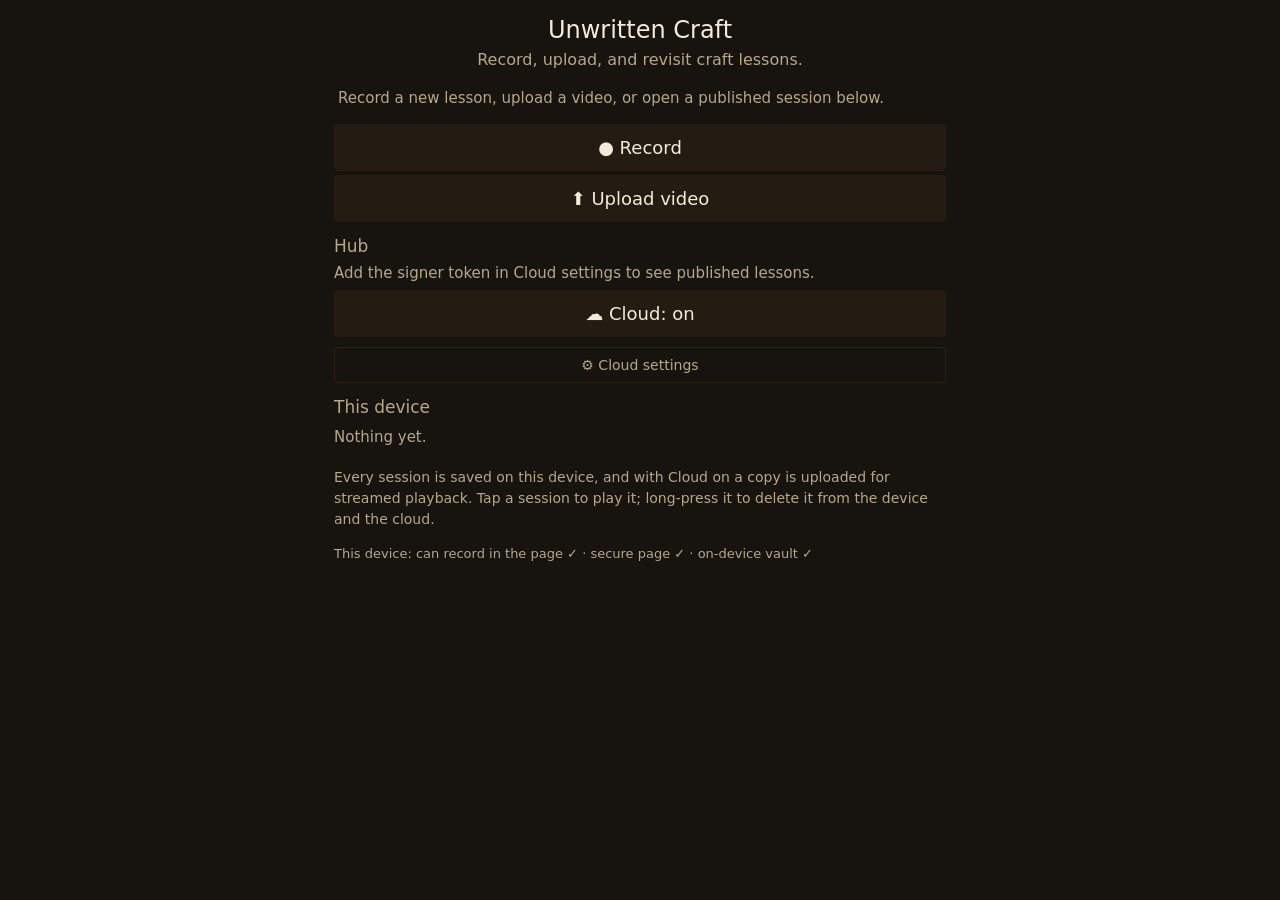
==== commit f2581ada: "Web: one page per screen; Android: build exits 0 on success - Web app split: index.html (home) + rec" ====
--- a/app/recorder/index.html
+++ b/app/recorder/index.html
@@ -13,89 +13,8 @@
 <link rel="apple-touch-icon" href="icons/apple-touch-icon.png">
 <link rel="icon" type="image/png" sizes="192x192" href="icons/icon-192.png">
 <link rel="icon" type="image/png" sizes="512x512" href="icons/icon-512.png">
+<link rel="stylesheet" href="app.css">
 <title>Unwritten Craft</title>
-<style>
-  /* Same dark palette as the native apps. One app, three screens:
-     home (record/upload actions over the hub, then cloud and device
-     sessions), record (viewfinder, zoom, record), upload. */
-  :root{
-    --bg:#17130E; --panel:#241C12; --ink:#F5EAD6; --dim:#B8A888;
-    --red:#C0392B; --bright:#E74C3C; --line:#2E2213;
-  }
-  *{box-sizing:border-box; -webkit-tap-highlight-color:transparent;}
-  html,body{margin:0;padding:0;background:var(--bg);color:var(--ink);
-    font-family:system-ui,-apple-system,"Segoe UI",sans-serif; height:100%;}
-  button{font-family:inherit; cursor:pointer;}
-  .hidden{display:none !important;}
-  .vh{position:absolute;width:1px;height:1px;overflow:hidden;clip:rect(0 0 0 0);white-space:nowrap;}
-  #app{max-width:640px;margin:0 auto;padding:14px 14px calc(24px + env(safe-area-inset-bottom));
-    min-height:100vh; min-height:100dvh; display:flex; flex-direction:column;}
-  header{text-align:center;padding:calc(2px + env(safe-area-inset-top)) 0 10px;}
-  h1{font-size:24px;margin:0 0 4px;font-weight:normal;}
-  .sub{color:var(--dim);font-size:16px;margin:0;line-height:1.45;}
-  #stage{position:relative;background:#000;}
-  #view,#player{width:100%;height:280px;object-fit:cover;display:block;background:#000;}
-  #recbadge{position:absolute;top:12px;left:12px;background:rgba(0,0,0,.55);color:#fff;
-    padding:6px 12px;border-radius:20px;font-size:16px;display:flex;gap:8px;align-items:center;}
-  #recdot{width:12px;height:12px;border-radius:50%;background:var(--bright);
-    animation:pulse 1.1s infinite;}
-  @keyframes pulse{0%,100%{opacity:1;}50%{opacity:.25;}}
-  @media (prefers-reduced-motion: reduce){ #recdot{animation:none;} }
-  #timer{font-variant-numeric:tabular-nums;}
-  #playercontrols{position:absolute;left:0;right:0;bottom:0;display:flex;gap:8px;
-    background:rgba(0,0,0,.66);padding:6px 10px;}
-  #playercontrols button{flex:1;background:var(--panel);color:var(--ink);border:none;
-    border-radius:4px;font-size:15px;padding:8px 0;}
-  #micwarn{background:var(--red);color:#fff;font-size:15px;padding:10px 14px;line-height:1.45;}
-  #speechwarn{background:var(--panel);color:var(--ink);border:1px solid var(--bright);
-    font-size:15px;padding:10px 14px;line-height:1.45;}
-  #zoomrow{display:flex;gap:8px;align-items:center;padding:8px 0;}
-  #zoomrow button{background:var(--panel);color:var(--ink);border:none;border-radius:4px;
-    width:48px;font-size:18px;padding:7px 0;}
-  #zoomseek{flex:1;accent-color:var(--dim);}
-  #zoomlabel{color:var(--dim);font-size:14px;min-width:48px;text-align:center;}
-  #status{color:var(--dim);font-size:15px;line-height:1.5;padding:6px 4px 10px;}
-  .bigbtn{width:100%;background:var(--panel);color:var(--ink);border:none;border-radius:4px;
-    font-size:18px;padding:13px 10px;margin:4px 0;}
-  .bigbtn:active{filter:brightness(1.3);}
-  #recbtn.stop{color:var(--bright);}
-  .smallrow{display:flex;gap:8px;margin-top:6px;}
-  .smallrow button{flex:1;background:transparent;color:var(--dim);border:1px solid var(--line);
-    border-radius:4px;font-size:14px;padding:9px 6px;}
-  #fallback{color:var(--dim);font-size:14px;margin-top:10px;line-height:1.55;}
-  #cloudpanel{background:var(--panel);border:1px solid var(--line);border-radius:4px;
-    padding:12px 14px;margin-top:10px;}
-  #cloudpanel label{display:block;color:var(--dim);font-size:14px;margin:10px 0 3px;}
-  #cloudpanel input{width:100%;font-size:16px;padding:9px 10px;border:1px solid var(--line);
-    border-radius:4px;background:var(--bg);color:var(--ink);font-family:inherit;}
-  #cloudpanel .bnote{color:var(--dim);font-size:13.5px;line-height:1.5;margin-top:10px;}
-  .library h3{font-weight:normal;color:var(--dim);font-size:17px;margin:14px 0 4px;}
-  .srow{display:flex;align-items:center;padding:8px 6px;border-bottom:1px solid var(--line);
-    cursor:pointer;}
-  .sleft{font-size:16px;min-width:32px;text-align:center;}
-  .smid{flex:1;color:var(--ink);font-size:15px;padding:0 8px;white-space:nowrap;
-    overflow:hidden;text-overflow:ellipsis;}
-  .sright{min-width:40px;text-align:center;font-size:20px;color:var(--ink);
-    text-decoration:none;background:none;border:none;padding:4px 6px;}
-  .sright.dim{color:var(--dim);}
-  .sright.box{background:var(--panel);border-radius:4px;}
-  .rstat{color:var(--dim);font-size:13px;min-width:40px;text-align:center;}
-  .sempty{color:var(--dim);font-size:15px;padding:7px 0;}
-  .note{color:var(--dim);font-size:14px;line-height:1.5;margin-top:14px;}
-  .backbtn{background:none;border:none;color:var(--dim);font-size:16px;
-    padding:2px 0 8px;text-align:left;}
-  #hubstatus{color:var(--dim);font-size:15px;padding:4px 0;}
-  #hubstatus:empty{display:none;}
-  #hubplayer{width:100%;height:280px;object-fit:cover;display:block;background:#000;}
-  #hubclose{margin-bottom:6px;}
-  #uploadinput{width:100%;margin:6px 0 2px;color:var(--ink);font-size:15px;}
-  #uploadstatus{color:var(--dim);font-size:15px;line-height:1.5;padding:8px 4px;}
-  #uploadstatus:empty{display:none;}
-  #caps{color:var(--dim);font-size:13px;line-height:1.55;}
-  @media (min-width:700px){
-    #view,#player,#hubplayer{height:340px;}
-  }
-</style>
 </head>
 <body>
 <div id="app">
@@ -104,9 +23,9 @@
     <p class="sub">Record, upload, and revisit craft lessons.</p>
   </header>
   <div id="status">Record a new lesson, upload a video, or open a published session below.</div>
-  <section id="screen-home">
-    <button class="bigbtn" id="gorecord">● Record</button>
-    <button class="bigbtn" id="goupload">⬆ Upload video</button>
+  <div>
+    <a class="bigbtn" id="gorecord" href="record.html">● Record</a>
+    <a class="bigbtn" id="goupload" href="upload.html">⬆ Upload video</a>
     <div class="library"><h3>Hub</h3>
       <div id="hubstatus"></div>
       <video id="hubplayer" class="hidden" controls playsinline preload="metadata"></video>
@@ -132,997 +51,10 @@
     <button class="bigbtn hidden" id="exportbtn">Export sessions to Downloads</button>
     <p class="note">Every session is saved on this device, and with Cloud on a copy is uploaded for streamed playback. Tap a session to play it; long-press it to delete it from the device and the cloud.</p>
     <p id="caps"></p>
-  </section>
-  <section id="screen-record" class="hidden">
-    <button class="backbtn" id="backhome-record">‹ Home</button>
-    <div id="stage">
-      <video id="view" autoplay playsinline muted></video>
-      <video id="player" class="hidden" playsinline preload="metadata"></video>
-      <div id="recbadge" class="hidden"><span id="recdot"></span>REC&nbsp;<span id="timer">0:00</span></div>
-      <div id="playercontrols" class="hidden">
-        <button id="vfplay" title="Play">▶</button>
-        <button id="vfpause" title="Pause">⏸</button>
-        <button id="vfclose" title="Close">✕</button>
-      </div>
-    </div>
-    <div id="micwarn" class="hidden">🎤 <b>No microphone.</b> The mentor's words won't be recorded — and the mentor's words are the whole point. Check the browser's site settings, or use the camera-app option below.</div>
-    <div id="speechwarn" class="hidden">🔇 <b>Quiet for a while.</b> No speech in the last minute — and the mentor's words are the whole point. Check the mic is close enough.</div>
-    <div id="zoomrow" class="hidden">
-      <button id="zoomout" title="Zoom out">−</button>
-      <input id="zoomseek" type="range" min="0" max="100" value="0" aria-label="Zoom">
-      <button id="zoomin" title="Zoom in">+</button>
-      <span id="zoomlabel">1.0×</span>
-    </div>
-    <button class="bigbtn" id="recbtn">● Record</button>
-    <div class="hidden" id="capcontrols">
-      <button class="bigbtn" id="capvideo">🎥&nbsp; Record video</button>
-      <button class="bigbtn" id="capaudio">🎙&nbsp; Record audio</button>
-    </div>
-    <div id="fallback" class="hidden">In-page recording isn't available on this device, so the buttons above open its own camera / voice apps — the session still lands in the list on the home screen.</div>
-    <input type="file" id="fileinput" accept="video/*,image/*" capture="environment" class="hidden">
-    <input type="file" id="audioinput" accept="audio/*" capture class="hidden">
-    <div class="smallrow">
-      <button id="camtoggle">📷 Back camera</button>
-    </div>
-  </section>
-  <section id="screen-upload" class="hidden">
-    <button class="backbtn" id="backhome-upload">‹ Home</button>
-    <div class="library"><h3>Upload a lesson video</h3></div>
-    <p class="note">Pick a video file: it is saved as a session on this device and uploaded to Cloud, and the pipeline picks it up exactly like a recording.</p>
-    <input type="file" id="uploadinput" accept="video/*">
-    <button class="bigbtn" id="uploadbtn">⬆ Upload</button>
-    <div id="uploadstatus"></div>
-  </section>
+  </div>
 </div>
-<script>
-"use strict";
-/* Unwritten Craft — web app.
-   Home lands on the hub sessions with Record and Upload above them;
-   recording is one screen of the app, not a separate app. No roles,
-   no steps, nothing performed for the machine — the pipeline
-   (transcribe -> write-up -> corrections) works afterwards on each
-   session, take or upload alike, which it picks as the largest media
-   file in the lesson folder.
-   On devices where in-page recording doesn't exist (old Safari,
-   file://), the native camera / voice-memo apps record instead of
-   failing. Lessons persist in IndexedDB so a reload, crash, or
-   discarded tab cannot lose them. The layout mirrors the native apps:
-   home (hub + cloud + device sessions), record (viewfinder, zoom,
-   record), upload — newest first, tap to play in the viewfinder. */
-
-function probe(){
-  var caps = {
-    mediaRecorder: (typeof MediaRecorder !== "undefined"),
-    gum: !!(navigator.mediaDevices && navigator.mediaDevices.getUserMedia),
-    idb: (typeof indexedDB !== "undefined"),
-    secure: !!window.isSecureContext
-  };
-  caps.inPageRecording = caps.mediaRecorder && caps.gum;
-  return caps;
-}
-var CAPS = probe();
-var state = { stream:null, recorder:null, chunks:[], recording:false,
-              timerInt:null, t0:0, clips:[], facing:"environment",
-              zoom:{min:1, max:1, val:1}, playing:null };
-var $ = function(id){ return document.getElementById(id); };
-var durationCache = {};
-
-async function wakeLock(){
-  try{ if("wakeLock" in navigator) await navigator.wakeLock.request("screen"); }catch(e){}
-}
-async function openCamera(){
-  stopLocalPlayback();
-  stopSpeechMonitor();
-  if(state.stream){ state.stream.getTracks().forEach(function(t){ t.stop(); }); state.stream = null; }
-  if(!CAPS.gum){ showCaptureControls(); return; }
-  var opts = { video:{ facingMode: state.facing, width:{ideal:1280}, height:{ideal:720} }, audio:true };
-  try{ state.stream = await navigator.mediaDevices.getUserMedia(opts); }
-  catch(e){
-    /* A denied/busy microphone must not cost the video too. */
-    try{ state.stream = await navigator.mediaDevices.getUserMedia({ video: opts.video, audio:false }); }
-    catch(e2){ showCaptureControls(); return; }
-  }
-  $("view").srcObject = state.stream;
-  /* A video-only stream must never be silent about being silent:
-     the lesson IS the mentor's words. */
-  var hasAudio = state.stream.getAudioTracks().length > 0;
-  $("micwarn").classList.toggle("hidden", hasAudio);
-  if(hasAudio){
-    state.stream.getAudioTracks()[0].onended = function(){ $("micwarn").classList.remove("hidden"); };
-  }
-  if(!CAPS.mediaRecorder) showCaptureControls(); else hideCaptureControls();
-}
-/* One app, three screens. Home (hub + device sessions) is the
-   landing; record owns the camera (opened on entry, released on
-   exit, so landing never prompts for permission); upload files
-   into the same session path as a take. */
-var currentScreen = "home";
-function showScreen(name){
-  if(state.recording && name !== "record") stopRec();
-  currentScreen = name;
-  ["home", "record", "upload"].forEach(function(s){
-    $("screen-" + s).classList.toggle("hidden", s !== name);
-  });
-  if(name === "record"){ openCamera(); }
-  else{
-    closeCamera();
-    if(name === "home"){ renderClips(); loadHub(); }
-  }
-  if(window.scrollTo) window.scrollTo(0, 0);
-}
-function closeCamera(){
-  stopLocalPlayback(); stopSpeechMonitor();
-  if(state.stream){ state.stream.getTracks().forEach(function(t){ try{ t.stop(); }catch(e){} }); state.stream = null; }
-  $("view").srcObject = null;
-}
-function showCaptureControls(){
-  /* Old-device path: native camera / voice apps do the recording. */
-  $("fallback").classList.remove("hidden");
-  $("recbtn").classList.add("hidden");
-  $("zoomrow").classList.add("hidden");
-  $("capcontrols").classList.remove("hidden");
-}
-function hideCaptureControls(){
-  $("fallback").classList.add("hidden");
-  $("capcontrols").classList.add("hidden");
-  $("recbtn").classList.remove("hidden");
-  refreshZoomUi();
-}
-/* Live mic check: while recording, sample the mic level every 2 s
-   and warn after a quiet minute — silence discovered now can still
-   be fixed; silence discovered at transcription cannot. Purely
-   local energy detection: no audio leaves the device. */
-var speechMon = {ctx:null, analyser:null, timer:null, quietSince:0};
-function startSpeechMonitor(){
-  stopSpeechMonitor();
-  try{
-    if(!state.stream || !state.stream.getAudioTracks().length) return;
-    var AC = window.AudioContext || window.webkitAudioContext;
-    if(!AC) return;
-    var ctx = new AC();
-    if(ctx.resume) ctx.resume();
-    var src = ctx.createMediaStreamSource(state.stream);
-    var an = ctx.createAnalyser(); an.fftSize = 512;
-    src.connect(an);
-    speechMon.ctx = ctx; speechMon.analyser = an;
-    speechMon.quietSince = Date.now();
-    var buf = new Float32Array(an.fftSize);
-    speechMon.timer = setInterval(function(){
-      if(!state.recording) return;
-      an.getFloatTimeDomainData(buf);
-      var sum = 0, i;
-      for(i = 0; i < buf.length; i++) sum += buf[i] * buf[i];
-      if(Math.sqrt(sum / buf.length) > 0.008){
-        speechMon.quietSince = Date.now();
-        $("speechwarn").classList.add("hidden");
-      }else if(Date.now() - speechMon.quietSince > 60000){
-        $("speechwarn").classList.remove("hidden");
-      }
-    }, 2000);
-  }catch(e){}
-}
-function stopSpeechMonitor(){
-  if(speechMon.timer){ clearInterval(speechMon.timer); speechMon.timer = null; }
-  if(speechMon.ctx){ try{ speechMon.ctx.close(); }catch(e){} speechMon.ctx = null; }
-  speechMon.analyser = null;
-  $("speechwarn").classList.add("hidden");
-}
-function fmt(s){ return Math.floor(s/60) + ":" + ("0" + (s%60)).slice(-2); }
-function fmtDur(sec){
-  sec = Math.floor(sec);
-  var s = sec % 60, m = Math.floor(sec / 60) % 60, h = Math.floor(sec / 3600);
-  if(h > 0) return h + ":" + ("0" + m).slice(-2) + ":" + ("0" + s).slice(-2);
-  return m + ":" + ("0" + s).slice(-2);
-}
-
-/* Zoom mirrors the Android zoom row (− / slider / + / label). It stays
-   hidden when the camera reports no zoom range, so it is never dead UI. */
-function zoomTrack(){
-  if(!state.stream || !state.stream.getVideoTracks) return null;
-  return state.stream.getVideoTracks()[0] || null;
-}
-function refreshZoomUi(){
-  var row = $("zoomrow"), t = zoomTrack(), z = state.zoom;
-  var min = 1, max = 1, val = 1;
-  try{
-    if(t && t.getCapabilities){
-      var c = t.getCapabilities();
-      if(c && c.zoom){ min = c.zoom.min || 1; max = c.zoom.max || 1; }
-    }
-    if(t && t.getSettings){
-      var s = t.getSettings();
-      if(s && s.zoom) val = s.zoom;
-    }
-  }catch(e){}
-  z.min = min; z.max = max; z.val = Math.max(min, Math.min(max, val));
-  if(max <= min + 0.01 || $("recbtn").classList.contains("hidden")){ row.classList.add("hidden"); return; }
-  row.classList.remove("hidden");
-  $("zoomseek").value = String(Math.round((z.val - min) / (max - min) * 100));
-  $("zoomlabel").textContent = z.val.toFixed(1) + "×";
-}
-function applyZoom(v){
-  var z = state.zoom, t = zoomTrack();
-  v = Math.max(z.min, Math.min(z.max, v));
-  z.val = v;
-  $("zoomlabel").textContent = v.toFixed(1) + "×";
-  if(t && t.applyConstraints) t.applyConstraints({advanced:[{zoom:v}]}).catch(function(){});
-}
-function nudgeZoom(d){
-  var z = state.zoom;
-  applyZoom(z.val + d * ((z.max - z.min) || 1));
-}
-
-/* In-viewfinder playback, like Android: tapping a session plays it
-   inside the viewfinder with ▶ / ⏸ / ✕ below it. Recording stops it. */
-function clipByName(name){
-  return state.clips.find(function(c){ return c.name === name; }) || null;
-}
-function playInViewfinder(name){
-  var c = clipByName(name);
-  if(!c){ $("status").textContent = "That session file is missing from this device."; return; }
-  if(state.recording) return;
-  /* Sessions live on home; playback happens on the record screen. */
-  showScreen("record");
-  stopLocalPlayback();
-  state.playing = name;
-  $("view").classList.add("hidden");
-  var p = $("player");
-  p.src = c.url;
-  p.classList.remove("hidden");
-  $("playercontrols").classList.remove("hidden");
-  var pr = p.play();
-  if(pr && pr.catch) pr.catch(function(){});
-}
-function stopLocalPlayback(){
-  state.playing = null;
-  var p = $("player");
-  if(!p) return;
-  try{ p.pause(); }catch(e){}
-  p.removeAttribute("src");
-  try{ p.load(); }catch(e){}
-  p.classList.add("hidden");
-  $("playercontrols").classList.add("hidden");
-  $("view").classList.remove("hidden");
-}
-
-/* Lessons persist in IndexedDB so a reload, crash, or discarded tab
-   cannot lose them. On old Safari where IndexedDB may be unavailable
-   (e.g. file://), idbPut simply no-ops and the in-memory list entry
-   remains. */
-function idbOpen(){
-  return new Promise(function(res, rej){
-    var r = indexedDB.open("unwritten-clips", 1);
-    r.onupgradeneeded = function(){ r.result.createObjectStore("clips", {keyPath:"name"}); };
-    r.onsuccess = function(){ res(r.result); };
-    r.onerror = function(){ rej(r.error); };
-    r.onblocked = function(){ rej(new Error("idb blocked")); }; /* never hang */
-  });
-}
-async function idbPut(name, blob){
-  if(!CAPS.idb) return;
-  try{ var db = await idbOpen();
-    await new Promise(function(res, rej){
-      var tx = db.transaction("clips", "readwrite");
-      tx.objectStore("clips").put({name:name, blob:blob, ts:Date.now()});
-      tx.oncomplete = res; tx.onerror = function(){ rej(tx.error); };
-    });
-  }catch(e){ /* in-memory entry still stands */ }
-}
-async function idbRestore(){
-  if(!CAPS.idb) return;
-  try{ var db = await idbOpen();
-    var items = await new Promise(function(res, rej){
-      var out = [], cur = db.transaction("clips").objectStore("clips").openCursor();
-      cur.onsuccess = function(){ var c = cur.result; if(c){ out.push(c.value); c.continue(); } else res(out); };
-      cur.onerror = function(){ rej(cur.error); };
-    });
-    /* Newest first, like the Android sessions list. Records from the
-       retired multi-step design are adopted rather than lost. */
-    items.sort(function(a, b){ return (b.ts || 0) - (a.ts || 0); })
-         .forEach(function(it){
-      if(!state.clips.some(function(c){ return c.name === it.name; }))
-        state.clips.push({name:it.name, url:URL.createObjectURL(it.blob),
-                          type:(it.blob && it.blob.type) || "", persisted:true});
-    });
-    renderClips();
-  }catch(e){}
-}
-function saveBlob(blob, name){
-  var url = URL.createObjectURL(blob);
-  state.clips.unshift({name:name, url:url, type:blob.type || "", persisted:false});
-  renderClips();
-  idbPut(name, blob).then(function(){
-    var c = state.clips.find(function(x){ return x.name === name; });
-    if(c && CAPS.idb){ c.persisted = true; renderClips(); }
-  });
-  if(cloudReady() && isVideoLesson(blob, name)) startCloudUpload(name, blob, null);
-}
-
-function idbDelete(name){
-  return new Promise(function(res){
-    if(!CAPS.idb){ res(); return; }
-    idbOpen().then(function(db){
-      try{
-        var tx = db.transaction("clips", "readwrite");
-        tx.objectStore("clips").delete(name);
-        tx.oncomplete = function(){ res(); };
-        tx.onerror = function(){ res(); };
-      }catch(e){ res(); }
-    }).catch(function(){ res(); });
-  });
-}
-
-/* Session rows mirror Android: left status icon, middle date + length,
-   right share/download action. Tap plays in the viewfinder;
-   long-press deletes. */
-function leftIconFor(name){
-  var b = loadCloudLinks()[name];
-  if(!b) return "📱";
-  if(b.state === "uploading") return "☁↑";
-  if(b.state === "processing") return "☁…";
-  if(b.state === "failed") return "☁!";
-  return "☁";
-}
-var MONTHS = ["Jan","Feb","Mar","Apr","May","Jun","Jul","Aug","Sep","Oct","Nov","Dec"];
-function displayDateFor(name){
-  try{
-    var base = name, us = base.lastIndexOf("_");
-    if(us >= 0) base = base.substring(us + 1);
-    var dot = base.lastIndexOf(".");
-    if(dot > 0) base = base.substring(0, dot);
-    var y = +base.substring(0, 4), mo = +base.substring(4, 6), d = +base.substring(6, 8),
-        h = +base.substring(9, 11), mi = +base.substring(11, 13);
-    if(!y || !mo || !d || mo > 12) return name;
-    return MONTHS[mo - 1] + " " + d + ", " + y + " " + ("0" + h).slice(-2) + ":" + ("0" + mi).slice(-2);
-  }catch(e){ return name; }
-}
-function durationFor(name){
-  if(durationCache[name] !== undefined) return durationCache[name];
-  var c = clipByName(name);
-  if(!c) return "";
-  durationCache[name] = "";
-  var el = document.createElement((c.type || "").indexOf("audio") === 0 ? "audio" : "video");
-  el.preload = "metadata";
-  el.onloadedmetadata = function(){
-    if(el.duration && isFinite(el.duration)) durationCache[name] = fmtDur(el.duration);
-    try{ el.removeAttribute("src"); }catch(e){}
-    renderClips();
-  };
-  el.onerror = function(){ durationCache[name] = ""; };
-  el.src = c.url;
-  return "";
-}
-function clipHTML(c){
-  var b = loadCloudLinks()[c.name] || null, st = b ? b.state : "", right;
-  /* Cloud-linking never removes the on-device download: every linked
-     row keeps ↓ next to its cloud action. */
-  var dl = "<a class='sright dim' href='" + c.url + "' download='" + c.name + "' title='Download " + c.name + "'>↓</a>";
-  if(!b) right = dl;
-  else if(st === "uploading") right = dl + "<span class='rstat'>" + (b.progress | 0) + "%</span>";
-  else if(st === "processing" && !b.videoId) right = dl + "<span class='rstat'>…</span>";
-  else if(st === "failed") right = dl + "<a class='sright' href='#' data-cloud-retry='" + c.name + "' title='Retry cloud upload'>!</a>";
-  else right = dl + "<a class='sright box' href='#' data-cloud-watch='" + c.name + "' title='Share session link'>↗</a>";
-  var dur = durationFor(c.name);
-  var memOnly = c.persisted === false;
-  var mid = displayDateFor(c.name) + (dur ? "  •  " + dur : "") + (memOnly ? " ⚠" : "");
-  var rowTitle = "Play — long-press to delete" + (memOnly ? " — in memory only, download before closing" : "");
-  return "<div class='srow' data-row='" + c.name + "' title='" + rowTitle + "'>" +
-    "<span class='sleft'>" + leftIconFor(c.name) + "</span>" +
-    "<span class='smid'>" + mid + "</span>" + right +
-    "<button class='vh' data-cloud-delete='" + c.name + "'>Delete " + c.name + "</button></div>";
-}
-function renderClips(){
-  $("clips").innerHTML = state.clips.map(clipHTML).join("") || "<div class='sempty'>Nothing yet.</div>";
-}
-
-/* ------------------------------------------------------------------
-   Cloud upload (optional): upload a copy of each video lesson for
-   streamed playback. Strictly additive — the on-device save above
-   always happens first and never depends on this. Settings live in
-   localStorage; the library API key stays on this device and is only
-   ever sent to video.bunnycdn.com. Cloud has no live ingest, so this
-   is store-then-stream: the ↗ action shares an adaptive HLS link.
-------------------------------------------------------------------- */
-var CLOUD_TUS = "https://video.bunnycdn.com/tusupload";
-var CLOUD_SIGNER_DEFAULT = "https://unwritten-cloud-signer.heartmade.workers.dev";
-var CLOUD_SIGNER_TOKEN_DEFAULT = ""; // stamped per build by build.sh; "" in the template
-var CLOUD_CHUNK = 5 * 1024 * 1024;
-var cloudActive = {}, cloudPolling = {};
-
-function cloudLoadCfg(){
-  try{
-    var raw = localStorage.getItem("uw_cloud_cfg");
-    if(!raw) raw = localStorage.getItem("uw_bunny_cfg"); // legacy key from the Bunny-named release
-    return JSON.parse(raw || "{}");
-  }catch(e){ return {}; }
-}
-var cloudCfg = cloudLoadCfg();
-function cloudSaveCfg(){ try{ localStorage.setItem("uw_cloud_cfg", JSON.stringify(cloudCfg)); localStorage.removeItem("uw_bunny_cfg"); }catch(e){} paintCloudToggle(); } // legacy key dropped on first save
-function cloudSignerUrl(){ return cloudCfg.signerUrl || CLOUD_SIGNER_DEFAULT; }
-function cloudToken(){ return cloudCfg.signerToken || CLOUD_SIGNER_TOKEN_DEFAULT; }
-function cloudEnabled(){ return cloudCfg.enabled !== false; }
-function cloudUseDirect(){ return !!(cloudCfg.libraryId && cloudCfg.apiKey); }
-function cloudReady(){
-  if(!cloudEnabled()) return false;
-  if(cloudSignerUrl()) return true;
-  return cloudUseDirect();
-}
-/* True when an upload could possibly succeed. Signer mode needs
-   its token — the URL always has a built-in default, so URL-alone
-   must not count — and direct mode needs library ID + API key.
-   Without this, fresh installs (Cloud on by default, no
-   credentials yet) fire doomed uploads that can only 401. Same
-   contract as the native recorders' canUpload. */
-function cloudCanUpload(){
-  if(cloudToken()) return true;
-  return cloudUseDirect();
-}
-function cloudLibraryId(){ return cloudCfg.libraryId || ""; }
-function loadCloudLinks(){
-  try{
-    var raw = localStorage.getItem("uw_cloud_links");
-    if(!raw) raw = localStorage.getItem("uw_bunny_links"); // legacy key from the Bunny-named release
-    return JSON.parse(raw || "{}");
-  }catch(e){ return {}; }
-}
-function setCloudLink(name, patch){
-  var m = loadCloudLinks(), cur = m[name] || {};
-  for(var k in patch) cur[k] = patch[k];
-  if(cur.libraryId === undefined && cloudCfg.libraryId) cur.libraryId = cloudCfg.libraryId;
-  m[name] = cur;
-  try{ localStorage.setItem("uw_cloud_links", JSON.stringify(m)); localStorage.removeItem("uw_bunny_links"); }catch(e){} // legacy key dropped on first save
-}
-function sleep(ms){ return new Promise(function(r){ setTimeout(r, ms); }); }
-function b64utf8(s){ return btoa(unescape(encodeURIComponent(s))); }
-async function sha256Hex(text){
-  if(!window.crypto || !crypto.subtle) throw new Error("Cloud signing needs a secure (https) page.");
-  var buf = await crypto.subtle.digest("SHA-256", new TextEncoder().encode(text));
-  return Array.from(new Uint8Array(buf)).map(function(b){ return ("0" + b.toString(16)).slice(-2); }).join("");
-}
-function isVideoLesson(blob, name){
-  if(blob && blob.type) return blob.type.indexOf("video/") === 0;
-  return /\.(mp4|webm|mov|mkv|m4v)$/i.test(name || "");
-}
-function idbGetBlob(name){
-  return new Promise(function(res){
-    if(!CAPS.idb){ res(null); return; }
-    idbOpen().then(function(db){
-      var rq = db.transaction("clips").objectStore("clips").get(name);
-      rq.onsuccess = function(){ res(rq.result ? rq.result.blob : null); };
-      rq.onerror = function(){ res(null); };
-    }).catch(function(){ res(null); });
-  });
-}
-async function cloudCreds(title, reuseVideoId){
-  if(!cloudUseDirect()){
-    var headers = {"Content-Type": "application/json", "Accept": "application/json"};
-    var tok = cloudToken();
-    if(tok) headers["X-Signer-Token"] = tok;
-    var rs = await fetch(cloudSignerUrl(), {
-      method: "POST", headers: headers,
-      body: JSON.stringify(reuseVideoId ? {title: title, videoId: reuseVideoId} : {title: title})
-    });
-    if(!rs.ok) throw new Error("The Cloud signer refused (" + rs.status + "). Check the signer URL and token.");
-    var d = await rs.json();
-    if(!d.videoId || !d.signature || !d.expire) throw new Error("The Cloud signer returned incomplete credentials.");
-    if(d.libraryId){ cloudCfg.libraryId = String(d.libraryId); cloudSaveCfg(); }
-    return {videoId: d.videoId, expire: d.expire, signature: d.signature, libraryId: String(d.libraryId || cloudCfg.libraryId || "")};
-  }
-  var videoId = reuseVideoId || null;
-  if(!videoId){
-    var r = await fetch("https://video.bunnycdn.com/library/" + cloudCfg.libraryId + "/videos", {
-      method: "POST",
-      headers: {"AccessKey": cloudCfg.apiKey, "Accept": "application/json", "Content-Type": "application/json"},
-      body: JSON.stringify({title: title})
-    });
-    if(!r.ok) throw new Error("Cloud could not create the video (" + r.status + "). Check the library ID and API key.");
-    var v = await r.json();
-    videoId = v.guid || v.videoId || v.id;
-    if(!videoId) throw new Error("Cloud create returned no video ID.");
-  }
-  var expire = Math.floor(Date.now() / 1000) + 86400;
-  var signature = await sha256Hex(String(cloudCfg.libraryId) + cloudCfg.apiKey + expire + videoId);
-  return {videoId: videoId, expire: expire, signature: signature, libraryId: String(cloudCfg.libraryId)};
-}
-function cloudAuthHeaders(creds){
-  return {
-    "AuthorizationSignature": creds.signature,
-    "AuthorizationExpire": String(creds.expire),
-    "LibraryId": String(creds.libraryId || cloudCfg.libraryId || ""),
-    "VideoId": creds.videoId,
-    "Tus-Resumable": "1.0.0"
-  };
-}
-async function tusCreateUpload(creds, blob, name){
-  var meta = "filetype " + b64utf8(blob.type || "video/mp4") + ",title " + b64utf8(name);
-  var headers = cloudAuthHeaders(creds);
-  headers["Upload-Length"] = String(blob.size);
-  headers["Upload-Metadata"] = meta;
-  var r = await fetch(CLOUD_TUS, {method: "POST", headers: headers});
-  if(r.status !== 201) throw new Error("Cloud upload start failed (" + r.status + ").");
-  var loc = r.headers.get("Location");
-  if(!loc) throw new Error("Cloud upload start returned no upload URL.");
-  return loc.charAt(0) === "/" ? "https://video.bunnycdn.com" + loc : loc;
-}
-async function tusHeadOffset(uploadUrl, creds){
-  var r = await fetch(uploadUrl, {method: "HEAD", headers: cloudAuthHeaders(creds)});
-  if(r.status === 404 || r.status === 410) return -1;
-  if(!r.ok) throw new Error("Cloud resume check failed (" + r.status + ").");
-  var off = parseInt(r.headers.get("Upload-Offset"), 10);
-  return isNaN(off) ? -1 : off;
-}
-async function tusSendAll(sess, blob, name){
-  var offset = sess.offset || 0, attempt = 0;
-  while(offset < blob.size){
-    var end = Math.min(offset + CLOUD_CHUNK, blob.size), res = null, netErr = null;
-    try{
-      var headers = cloudAuthHeaders(sess.creds);
-      headers["Upload-Offset"] = String(offset);
-      headers["Content-Type"] = "application/offset+octet-stream";
-      res = await fetch(sess.uploadUrl, {method: "PATCH", headers: headers, body: blob.slice(offset, end)});
-    }catch(e){ netErr = e; }
-    if(netErr || !res.ok){
-      var status = res ? res.status : 0;
-      if(res && status >= 400 && status < 500 && status !== 409 && status !== 423)
-        throw new Error("Cloud refused the upload (" + status + ").");
-      if(++attempt > 8) throw new Error("Cloud upload kept failing — connection too unstable.");
-      var serverOffset = -1;
-      try{ serverOffset = await tusHeadOffset(sess.uploadUrl, sess.creds); }catch(e){}
-      if(serverOffset >= 0) offset = serverOffset;
-      await sleep(Math.min(3000 * attempt, 15000));
-      continue;
-    }
-    attempt = 0;
-    var serverOff = parseInt(res.headers.get("Upload-Offset"), 10);
-    offset = isNaN(serverOff) ? end : serverOff;
-    sess.offset = offset;
-    setCloudLink(name, {state: "uploading", progress: Math.floor(offset / blob.size * 100),
-                        videoId: sess.videoId, uploadUrl: sess.uploadUrl});
-    renderClips();
-  }
-}
-async function cloudDeleteVideo(videoId){
-  if(!cloudUseDirect()){
-    var surl = cloudSignerUrl(), sep = surl.indexOf("?") >= 0 ? "&" : "?";
-    var hs = {"Accept": "application/json"};
-    var tok = cloudToken();
-    if(tok) hs["X-Signer-Token"] = tok;
-    var rs = await fetch(surl + sep + "videoId=" + encodeURIComponent(videoId), {method: "DELETE", headers: hs});
-    if(!rs.ok) throw new Error("Cloud delete failed (" + rs.status + ").");
-    return;
-  }
-  var r = await fetch("https://video.bunnycdn.com/library/" + cloudCfg.libraryId + "/videos/" + videoId,
-    {method: "DELETE", headers: {"AccessKey": cloudCfg.apiKey, "Accept": "application/json"}});
-  if(!r.ok && r.status !== 404) throw new Error("Cloud delete failed (" + r.status + ").");
-}
-async function cloudGetVideo(videoId){
-  if(!cloudUseDirect()){
-    var sep = cloudSignerUrl().indexOf("?") >= 0 ? "&" : "?";
-    var hs = {"Accept": "application/json"};
-    var tok = cloudToken();
-    if(tok) hs["X-Signer-Token"] = tok;
-    var rs = await fetch(cloudSignerUrl() + sep + "videoId=" + encodeURIComponent(videoId), {headers: hs});
-    if(!rs.ok) throw new Error("Cloud status check failed (" + rs.status + ").");
-    return rs.json();
-  }
-  var r = await fetch("https://video.bunnycdn.com/library/" + cloudCfg.libraryId + "/videos/" + videoId,
-    {headers: {"AccessKey": cloudCfg.apiKey, "Accept": "application/json"}});
-  if(!r.ok) throw new Error("Cloud status check failed (" + r.status + ").");
-  return r.json();
-}
-async function pollCloudStatus(name, videoId){
-  if(cloudPolling[name]) return;
-  cloudPolling[name] = true;
-  var failures = 0;
-  try{
-    for(var i = 0; i < 120; i++){
-      await sleep(5000);
-      var v = null;
-      try{ v = await cloudGetVideo(videoId); failures = 0; }
-      catch(e){
-        if(++failures > 6){
-          setCloudLink(name, {state: "failed", videoId: videoId});
-          renderClips();
-          $("status").innerHTML = "☁️ <b>Cloud status checks kept failing</b> — tap ! on the session to try again. The session is safe on this device.";
-          return;
-        }
-        continue;
-      }
-      if(v.status === 4){ setCloudLink(name, {state: "ready", progress: 100, videoId: videoId}); renderClips(); return; }
-      if(v.status === 5 || v.status === 6){ setCloudLink(name, {state: "failed", videoId: videoId}); renderClips(); return; }
-    }
-    /* Ten minutes with no finished stream: stop polling and offer a
-       retry instead of leaving the session on "…" forever. */
-    setCloudLink(name, {state: "failed", videoId: videoId});
-    renderClips();
-    $("status").innerHTML = "☁️ <b>Cloud is taking too long</b> to prepare the stream — tap ! on the session to try again. The session is safe on this device.";
-  } finally { delete cloudPolling[name]; }
-}
-async function startCloudUpload(name, blob, sess){
-  if(!cloudReady() || cloudActive[name]) return;
-  if(!cloudCanUpload()){
-    setCloudLink(name, {state: "failed"});
-    renderClips();
-    $("status").innerHTML = "☁️ <b>Cloud credentials missing</b> — add the signer token in Cloud settings. The session is safe on this device.";
-    return;
-  }
-  cloudActive[name] = true;
-  try{
-    if(sess && sess.uploadUrl && sess.videoId){
-      sess.creds = await cloudCreds(name, sess.videoId);
-      var off = -1;
-      try{ off = await tusHeadOffset(sess.uploadUrl, sess.creds); }catch(e){}
-      if(off < 0 || off > blob.size) sess = null; else sess.offset = off;
-    }
-    if(!sess){
-      var creds = await cloudCreds(name, null);
-      var uploadUrl = await tusCreateUpload(creds, blob, name);
-      sess = {videoId: creds.videoId, uploadUrl: uploadUrl, offset: 0, creds: creds};
-    }
-    setCloudLink(name, {state: "uploading", progress: Math.floor((sess.offset || 0) / blob.size * 100),
-                        videoId: sess.videoId, uploadUrl: sess.uploadUrl});
-    renderClips();
-    $("status").innerHTML = "☁️ <b>Uploading to Cloud…</b> The session is already saved on this device.";
-    await tusSendAll(sess, blob, name);
-    setCloudLink(name, {state: "processing", progress: 100, videoId: sess.videoId});
-    renderClips();
-    $("status").innerHTML = "☁️ <b>Uploaded.</b> Cloud is preparing the streaming version — the ↗ share action on the session offers its link when ready.";
-    pollCloudStatus(name, sess.videoId);
-  }catch(e){
-    setCloudLink(name, {state: "failed", videoId: (sess && sess.videoId) || undefined,
-                        uploadUrl: (sess && sess.uploadUrl) || undefined});
-    renderClips();
-    $("status").innerHTML = "☁️ <b>Cloud upload didn't finish</b> (" + e.message + ") The session is safe on this device — tap ! on the session when the connection is better.";
-  } finally { delete cloudActive[name]; }
-}
-/* Per-session share, like Android: the link is copied, then offered
-   through the device share sheet where one exists. */
-async function shareCloudLinkFor(name){
-  var link = loadCloudLinks()[name];
-  if(!link || !link.videoId) return;
-  var lib = link.libraryId || cloudCfg.libraryId;
-  if(!lib){ $("status").innerHTML = "☁️ <b>No Cloud link yet</b> for this session — the upload hasn't finished."; return; }
-  var url = "https://player.mediadelivery.net/embed/" + lib + "/" + link.videoId;
-  try{ if(navigator.clipboard) await navigator.clipboard.writeText(url); }catch(e){}
-  if(navigator.share){
-    try{ await navigator.share({title: name, url: url}); return; }
-    catch(e){ return; }
-  }
-  window.open(url, "_blank");
-}
-async function cloudOpenWatch(name){
-  return shareCloudLinkFor(name);
-}
-async function cloudRetry(name){
-  var blob = await idbGetBlob(name);
-  if(!blob){
-    /* No vault (old Safari, file://) but the take is still in memory:
-       re-read it from its object URL instead of giving up. */
-    var c = clipByName(name);
-    if(c){
-      try{ blob = await (await fetch(c.url)).blob(); }catch(e){ blob = null; }
-    }
-  }
-  if(!blob){ $("status").innerHTML = "☁️ That session is no longer stored on this device, so it can't be re-uploaded from here."; return; }
-  var link = loadCloudLinks()[name] || {};
-  startCloudUpload(name, blob, (link.uploadUrl && link.videoId) ? {videoId: link.videoId, uploadUrl: link.uploadUrl} : null);
-}
-function delCloudLink(name){
-  var m = loadCloudLinks();
-  if(m[name]){ delete m[name]; try{ localStorage.setItem("uw_cloud_links", JSON.stringify(m)); }catch(e){} }
-}
-/* Long-press a session to delete it, like Android — cloud copy first,
-   and the local session is kept if that fails. */
-function confirmDeleteLesson(name){
-  if(!confirm("Delete session?\n\nDelete '" + name + "' from this device and the cloud?")) return;
-  cloudDeleteLesson(name);
-}
-async function cloudDeleteLesson(name){
-  var link = loadCloudLinks()[name] || {};
-  if(link.videoId){
-    try{ await cloudDeleteVideo(link.videoId); }
-    catch(e){
-      /* A dead cloud delete must not trap local storage: offer the
-         device-only delete as a second confirm. */
-      if(!confirm("The Cloud copy couldn't be deleted (" + e.message + ").\n\nDelete this device's copy anyway? The Cloud copy stays where it is.")){
-        $("status").innerHTML = "☁️ <b>Couldn't delete the cloud copy</b> (" + e.message + ") Keeping the local session so nothing is lost.";
-        return;
-      }
-    }
-  }
-  await idbDelete(name);
-  if(state.playing === name) stopLocalPlayback();
-  var i = state.clips.findIndex(function(c){ return c.name === name; });
-  if(i >= 0){ try{ URL.revokeObjectURL(state.clips[i].url); }catch(e){} state.clips.splice(i, 1); }
-  delete durationCache[name];
-  delCloudLink(name);
-  renderClips();
-  $("status").innerHTML = "🗑 Session deleted from this device" + (link.videoId ? " and the cloud." : ".");
-}
-$("uploadbtn").onclick = function(){
-  var f = $("uploadinput").files[0];
-  if(!f){ $("uploadstatus").innerHTML = "Pick a video file first."; return; }
-  if(f.type && f.type.indexOf("video/") !== 0){ $("uploadstatus").innerHTML = "That file isn't a video — pick a video file."; return; }
-  /* An upload rides the exact session path of a take: saved on this
-     device, then cloud-uploaded, so the pipeline picks it up the
-     same way a recording is picked up. */
-  saveBlob(f, "unwritten_lesson_upload_" + stamp() + "." + extFor(f, "mp4"));
-  $("uploadinput").value = "";
-  $("uploadstatus").innerHTML = "✅ <b>Upload started.</b> The video is saved on this device and uploading to Cloud — watch its progress on the home screen.";
-};
-/* The hub lives on the signer, so it needs a signer token. Direct
-   (library-key) mode has no hub at all. */
-function hubAvailable(){ return !cloudUseDirect() && !!cloudToken(); }
-function escHtml(s){
-  return String(s == null ? "" : s).replace(/[&<>"']/g, function(c){
-    return {"&":"&amp;","<":"&lt;",">":"&gt;",'"':"&quot;","'":"&#39;"}[c];
-  });
-}
-function hubRowHTML(r){
-  var playUrl = r.mp4_url || r.hls_url || "";
-  return "<div class='srow' data-hub-play='" + playUrl + "'>" +
-    "<span class='sleft'>☁</span><span class='smid'>" + escHtml(r.title || "Untitled") +
-    (r.lesson_date ? "  •  " + escHtml(r.lesson_date) : "") + "</span>" +
-    (playUrl ? "<span class='sright box'>▶</span>" : "") + "</div>";
-}
-function stopHubPlayback(){
-  var p = $("hubplayer");
-  try{ p.pause(); }catch(e){}
-  p.removeAttribute("src"); p.load();
-  p.classList.add("hidden"); $("hubclose").classList.add("hidden");
-}
-async function loadHub(){
-  var box = $("hublist"), st = $("hubstatus");
-  stopHubPlayback();
-  if(!hubAvailable()){
-    st.innerHTML = cloudUseDirect()
-      ? "The hub lives on the signer — direct library-key mode has no hub."
-      : "Add the signer token in Cloud settings to see published lessons.";
-    box.innerHTML = "";
-    return;
-  }
-  st.innerHTML = "Loading…";
-  try{
-    var rs = await fetch(cloudSignerUrl() + "/hub/sessions", {headers: {"X-Signer-Token": cloudToken()}});
-    if(rs.status === 401){ st.innerHTML = "Signer refused the token — check it in Cloud settings."; box.innerHTML = ""; return; }
-    if(rs.status === 503){ st.innerHTML = "Hub isn't switched on at the server yet."; box.innerHTML = ""; return; }
-    if(!rs.ok) throw new Error("HTTP " + rs.status);
-    var rows = await rs.json();
-    if(!rows || !rows.length){ st.innerHTML = ""; box.innerHTML = '<div class="sempty">Nothing published yet.</div>'; return; }
-    st.innerHTML = "";
-    box.innerHTML = rows.map(hubRowHTML).join("");
-  }catch(e){
-    st.innerHTML = "Hub couldn't load — check the connection and Cloud settings. (" + escHtml(e.message) + ")";
-    box.innerHTML = "";
-  }
-}
-function cloudResumePending(){
-  if(!cloudReady()) return;
-  var m = loadCloudLinks();
-  Object.keys(m).forEach(function(name){
-    var l = m[name];
-    if(!state.clips.some(function(c){ return c.name === name; })) return;
-    if(l.state === "uploading" && l.uploadUrl && l.videoId){
-      idbGetBlob(name).then(function(blob){
-        if(blob) startCloudUpload(name, blob, {videoId: l.videoId, uploadUrl: l.uploadUrl});
-        else { setCloudLink(name, {state: "failed"}); renderClips(); }
-      });
-    } else if(l.state === "processing" && l.videoId){
-      pollCloudStatus(name, l.videoId);
-    }
-  });
-}
-function paintCloudToggle(){
-  var on = cloudEnabled();
-  $("cloudtoggle").textContent = on ? "☁ Cloud: on" : "☁ Cloud: off";
-  $("cloudtoggle").classList.toggle("on", on);
-  /* Export is the offline fallback, like Android: only with Cloud off. */
-  $("exportbtn").classList.toggle("hidden", on);
-}
-/* Bulk export, like Android's Export button: an explicit tap saves a
-   download copy of every session. (Saving a session itself never
-   fires a download — the vault write is the save.) */
-function exportSessions(){
-  if(!state.clips.length){ $("status").textContent = "Exported 0 sessions — nothing recorded yet."; return; }
-  var i = 0, total = state.clips.length;
-  $("status").textContent = "Exporting " + total + " sessions to Downloads…";
-  (function next(){
-    if(i >= total){ $("status").textContent = "Exported " + total + " sessions to Downloads."; return; }
-    var c = state.clips[i++];
-    var link = document.createElement("a");
-    link.href = c.url; link.download = c.name;
-    document.body.appendChild(link);
-    link.click();
-    link.remove();
-    setTimeout(next, 400);
-  })();
-}
-function stamp(){
-  /* Full date + time + milliseconds in every filename: lessons can
-     never collide across days in the IndexedDB vault. */
-  var d = new Date(), p = function(n, w){ return ("000" + n).slice(-(w || 2)); };
-  return d.getFullYear() + p(d.getMonth()+1) + p(d.getDate()) + "-" +
-         p(d.getHours()) + p(d.getMinutes()) + p(d.getSeconds()) + "-" + p(d.getMilliseconds(), 3);
-}
-function extFor(file, fallback){
-  var t = (file && file.type) || "";
-  var map = { "video/quicktime":"mov", "video/mp4":"mp4", "video/webm":"webm",
-              "audio/mp4":"m4a", "audio/x-m4a":"m4a", "audio/mpeg":"mp3",
-              "audio/webm":"webm", "audio/ogg":"ogg", "image/jpeg":"jpg", "image/png":"png" };
-  if(map[t]) return map[t];
-  var n = (file && file.name) || "";
-  var e = n.indexOf(".") >= 0 ? n.split(".").pop().toLowerCase() : "";
-  return (/^[a-z0-9]{2,5}$/.test(e) && e !== "video" && e !== "audio") ? e : fallback;
-}
-function pickMime(types){
-  for(var i=0;i<types.length;i++){
-    try{ if(MediaRecorder.isTypeSupported(types[i])) return types[i]; }catch(e){}
-  }
-  return "";
-}
-function startRec(){
-  if(!state.stream){ openCamera().then(function(){ if(state.stream) startRec(); }); return; }
-  if(!CAPS.mediaRecorder){ showCaptureControls(); return; }
-  stopLocalPlayback();
-  /* VP8 before VP9: the Pixel 4 base device encodes VP8 in hardware
-     and it is the most compatible WebM codec. video/mp4 in the list is
-     what old/new Safari accepts. */
-  var mime = pickMime(["video/webm;codecs=vp8,opus","video/webm;codecs=vp9,opus","video/webm","video/mp4"]);
-  state.chunks = [];
-  try{ state.recorder = new MediaRecorder(state.stream, mime ? {mimeType:mime, videoBitsPerSecond:2500000} : undefined); }
-  catch(e){ showCaptureControls(); return; }
-  /* Capture everything the async onstop needs NOW, in case anything
-     changes before it fires. */
-  var rec = state.recorder, recChunks = state.chunks, recErr = false;
-  rec.ondataavailable = function(e){ if(e.data && e.data.size) recChunks.push(e.data); };
-  /* onerror fires before onstop: the flag carries the failure across,
-     or onstop's "Session saved" buries it every time. */
-  rec.onerror = function(){ recErr = true; stopRec(); };
-  rec.onstop = function(){
-    var blob = new Blob(recChunks, {type: rec.mimeType || "video/webm"});
-    if(!blob.size){
-      $("status").innerHTML = recErr
-        ? "⚠️ <b>Recording hit a problem</b> — the device may have been interrupted and nothing was captured. Check the home screen, then record again."
-        : "⚠️ <b>That take was empty</b> — nothing was captured. Record the lesson again.";
-      return;
-    }
-    var ext = (rec.mimeType || "").indexOf("mp4") >= 0 ? "mp4" : "webm";
-    saveBlob(blob, "unwritten_lesson_" + stamp() + "." + ext);
-    $("status").innerHTML = recErr
-      ? "⚠️ <b>Session saved, but recording hit a problem</b> — the device may have been interrupted, so the take may be cut short. Check it below."
-      : "✅ <b>Session saved</b> — on this device (see the home screen). Hand the file to whoever runs the pipeline.";
-  };
-  try{ rec.start(250); }catch(e){ try{ rec.start(); }catch(e2){ showCaptureControls(); return; } }
-  state.recording = true;
-  startSpeechMonitor();
-  $("recbtn").textContent = "■ Stop  0:00"; $("recbtn").classList.add("stop");
-  $("recbadge").classList.remove("hidden");
-  $("status").innerHTML = "● <b>Recording.</b> Teach the way you'd teach anyway — the corrections are found afterwards.";
-  state.t0 = Date.now();
-  $("timer").textContent = "0:00";
-  state.timerInt = setInterval(function(){
-    var t = fmt(Math.floor((Date.now()-state.t0)/1000));
-    $("timer").textContent = t;
-    $("recbtn").textContent = "■ Stop  " + t;
-  }, 500);
-}
-function stopRec(){
-  if(state.recorder && state.recording){ try{ state.recorder.stop(); }catch(e){} }
-  state.recording = false;
-  stopSpeechMonitor();
-  $("recbtn").textContent = "● Record"; $("recbtn").classList.remove("stop");
-  $("recbadge").classList.add("hidden");
-  clearInterval(state.timerInt);
-}
-
-$("cloudtoggle").onclick = function(){
-  cloudCfg.enabled = !cloudEnabled(); cloudSaveCfg();
-  $("status").innerHTML = cloudEnabled()
-    ? "☁️ <b>Cloud on.</b> New video sessions will also upload for streamed playback; the ↗ action on each session offers its link when ready."
-    : "☁️ <b>Cloud off.</b> Sessions stay on this device only. Export sessions to Downloads below to move them.";
-  if(cloudEnabled()) sweepBacklog();
-};
-/* Sessions recorded while Cloud was off (or failed) still need
-   their copy when Cloud comes back on — without this sweep they
-   would stay local-only forever, silently. */
-function sweepBacklog(){
-  if(!cloudCanUpload()) return;
-  state.clips.forEach(function(c){
-    var l = loadCloudLinks()[c.name];
-    if(isVideoLesson(null, c.name) && (!l || l.state === "failed")) cloudRetry(c.name);
-  });
-}
-$("cloudsettings").onclick = function(){
-  var panel = $("cloudpanel");
-  if(panel.classList.contains("hidden")){
-    $("cloudsigner").value = cloudSignerUrl();
-    $("cloudsignertoken").value = cloudToken();
-    $("cloudlib").value = cloudCfg.libraryId || "";
-    $("cloudkey").value = cloudCfg.apiKey || "";
-    panel.classList.remove("hidden");
-  } else {
-    panel.classList.add("hidden");
-  }
-};
-$("cloudsigner").addEventListener("change", function(){ cloudCfg.signerUrl = this.value.trim(); cloudSaveCfg(); });
-$("cloudsignertoken").addEventListener("change", function(){ cloudCfg.signerToken = this.value.trim(); cloudSaveCfg(); });
-$("cloudlib").addEventListener("change", function(){ cloudCfg.libraryId = this.value.trim(); cloudSaveCfg(); });
-$("cloudkey").addEventListener("change", function(){ cloudCfg.apiKey = this.value.trim(); cloudSaveCfg(); });
-$("exportbtn").onclick = exportSessions;
-$("zoomout").onclick = function(){ nudgeZoom(-0.1); };
-$("zoomin").onclick = function(){ nudgeZoom(+0.1); };
-$("zoomseek").addEventListener("input", function(){
-  var z = state.zoom;
-  applyZoom(z.min + (this.value / 100) * (z.max - z.min));
-});
-$("vfplay").onclick = function(){ if(!state.playing) return; var pr = $("player").play(); if(pr && pr.catch) pr.catch(function(){}); };
-$("vfpause").onclick = function(){ $("player").pause(); };
-$("vfclose").onclick = stopLocalPlayback;
-$("player").addEventListener("ended", stopLocalPlayback);
-/* Tap a row to play it; long-press (touch or mouse) to delete it. */
-var pressTimer = null, pressFired = false;
-function armPress(name){
-  cancelPress(); pressFired = false;
-  pressTimer = setTimeout(function(){ pressFired = true; confirmDeleteLesson(name); }, 600);
-}
-function cancelPress(){ if(pressTimer){ clearTimeout(pressTimer); pressTimer = null; } }
-$("clips").addEventListener("click", function(e){
-  if(pressFired){ pressFired = false; e.preventDefault(); return; }
-  if(!e.target.closest) return;
-  var w = e.target.closest("[data-cloud-watch]"), r = e.target.closest("[data-cloud-retry]"), d = e.target.closest("[data-cloud-delete]");
-  if(w){ e.preventDefault(); cloudOpenWatch(w.getAttribute("data-cloud-watch")); }
-  else if(r){ e.preventDefault(); cloudRetry(r.getAttribute("data-cloud-retry")); }
-  else if(d){ e.preventDefault(); confirmDeleteLesson(d.getAttribute("data-cloud-delete")); }
-  else{ var row = e.target.closest("[data-row]"); if(row) playInViewfinder(row.getAttribute("data-row")); }
-});
-$("clips").addEventListener("touchstart", function(e){
-  var row = e.target.closest && e.target.closest("[data-row]");
-  if(row) armPress(row.getAttribute("data-row"));
-}, {passive:true});
-$("clips").addEventListener("touchend", cancelPress);
-$("clips").addEventListener("touchmove", cancelPress);
-$("clips").addEventListener("mousedown", function(e){
-  var row = e.target.closest && e.target.closest("[data-row]");
-  if(row && e.button === 0) armPress(row.getAttribute("data-row"));
-});
-$("clips").addEventListener("mouseup", cancelPress);
-paintCloudToggle();
-$("caps").textContent = "This device: " +
-  (CAPS.inPageRecording ? "can record in the page ✓" : "no in-page recording — its own camera/voice apps will be used") +
-  " · " + (CAPS.secure ? "secure page ✓" : "⚠️ not a secure page (in-page camera needs https or a local file)") +
-  " · " + (CAPS.idb ? "on-device vault ✓" : "no on-device vault (sessions only last until reload)");
-$("recbtn").onclick = function(){ state.recording ? stopRec() : startRec(); };
-$("camtoggle").onclick = async function(){
-  if(state.recording) return;
-  state.facing = state.facing === "environment" ? "user" : "environment";
-  this.textContent = state.facing === "environment" ? "📷 Back camera" : "🤳 Front camera";
-  await openCamera();
-};
-$("capvideo").onclick = function(){ $("fileinput").click(); };
-$("capaudio").onclick = function(){ $("audioinput").click(); };
-$("fileinput").onchange = function(){ var f = this.files[0]; this.value = ""; if(f){ saveBlob(f, "unwritten_lesson_camera-app_" + stamp() + "." + extFor(f, "mp4")); $("status").innerHTML = "✅ <b>Session saved</b> from the camera app — see the home screen."; } };
-$("audioinput").onchange = function(){ var f = this.files[0]; this.value = ""; if(f){ saveBlob(f, "unwritten_lesson_voice-app_" + stamp() + "." + extFor(f, "m4a")); $("status").innerHTML = "✅ <b>Session saved</b> from the voice app — see the home screen."; } };
-document.addEventListener("visibilitychange", function(){
-  /* Leaving the page mid-recording stops and keeps the take. */
-  if(document.hidden && state.recording) stopRec();
-  if(!document.hidden) wakeLock();
-});
-$("gorecord").onclick = function(){ showScreen("record"); };
-$("goupload").onclick = function(){ showScreen("upload"); };
-$("backhome-record").onclick = function(){ showScreen("home"); };
-$("backhome-upload").onclick = function(){ showScreen("home"); };
-$("hubclose").onclick = function(){ stopHubPlayback(); };
-$("hublist").onclick = function(e){
-  var row = e.target.closest ? e.target.closest("[data-hub-play]") : null;
-  var url = row ? row.getAttribute("data-hub-play") : "";
-  if(!url) return;
-  var p = $("hubplayer");
-  p.src = url;
-  p.classList.remove("hidden"); $("hubclose").classList.remove("hidden");
-  p.play().catch(function(){});
-};
-wakeLock(); idbRestore().then(function(){ renderClips(); cloudResumePending(); }); showScreen("home");
-</script>
+<script src="common.js"></script>
+<script src="home.js"></script>
 <script>
 /* PWA: register the offline shell where supported (secure contexts
    only; old Safari without service workers simply skips this). */
--- a/app/recorder/app.css
+++ b/app/recorder/app.css
@@ -0,0 +1,85 @@
+/* Unwritten Craft — shared style. Same dark palette as the native
+   apps. One app, three pages: home — index.html (record/upload
+   actions over the hub, then cloud and device sessions); record —
+   record.html (viewfinder, zoom, record); upload — upload.html. */
+:root{
+  --bg:#17130E; --panel:#241C12; --ink:#F5EAD6; --dim:#B8A888;
+  --red:#C0392B; --bright:#E74C3C; --line:#2E2213;
+}
+*{box-sizing:border-box; -webkit-tap-highlight-color:transparent;}
+html,body{margin:0;padding:0;background:var(--bg);color:var(--ink);
+  font-family:system-ui,-apple-system,"Segoe UI",sans-serif; height:100%;}
+button{font-family:inherit; cursor:pointer;}
+.hidden{display:none !important;}
+.vh{position:absolute;width:1px;height:1px;overflow:hidden;clip:rect(0 0 0 0);white-space:nowrap;}
+#app{max-width:640px;margin:0 auto;padding:14px 14px calc(24px + env(safe-area-inset-bottom));
+  min-height:100vh; min-height:100dvh; display:flex; flex-direction:column;}
+header{text-align:center;padding:calc(2px + env(safe-area-inset-top)) 0 10px;}
+h1{font-size:24px;margin:0 0 4px;font-weight:normal;}
+.sub{color:var(--dim);font-size:16px;margin:0;line-height:1.45;}
+#stage{position:relative;background:#000;}
+#view,#player{width:100%;height:280px;object-fit:cover;display:block;background:#000;}
+#recbadge{position:absolute;top:12px;left:12px;background:rgba(0,0,0,.55);color:#fff;
+  padding:6px 12px;border-radius:20px;font-size:16px;display:flex;gap:8px;align-items:center;}
+#recdot{width:12px;height:12px;border-radius:50%;background:var(--bright);
+  animation:pulse 1.1s infinite;}
+@keyframes pulse{0%,100%{opacity:1;}50%{opacity:.25;}}
+@media (prefers-reduced-motion: reduce){ #recdot{animation:none;} }
+#timer{font-variant-numeric:tabular-nums;}
+#playercontrols{position:absolute;left:0;right:0;bottom:0;display:flex;gap:8px;
+  background:rgba(0,0,0,.66);padding:6px 10px;}
+#playercontrols button{flex:1;background:var(--panel);color:var(--ink);border:none;
+  border-radius:4px;font-size:15px;padding:8px 0;}
+#micwarn{background:var(--red);color:#fff;font-size:15px;padding:10px 14px;line-height:1.45;}
+#speechwarn{background:var(--panel);color:var(--ink);border:1px solid var(--bright);
+  font-size:15px;padding:10px 14px;line-height:1.45;}
+#zoomrow{display:flex;gap:8px;align-items:center;padding:8px 0;}
+#zoomrow button{background:var(--panel);color:var(--ink);border:none;border-radius:4px;
+  width:48px;font-size:18px;padding:7px 0;}
+#zoomseek{flex:1;accent-color:var(--dim);}
+#zoomlabel{color:var(--dim);font-size:14px;min-width:48px;text-align:center;}
+#status{color:var(--dim);font-size:15px;line-height:1.5;padding:6px 4px 10px;}
+.bigbtn{width:100%;background:var(--panel);color:var(--ink);border:none;border-radius:4px;
+  font-size:18px;padding:13px 10px;margin:4px 0;}
+.bigbtn:active{filter:brightness(1.3);}
+#recbtn.stop{color:var(--bright);}
+.smallrow{display:flex;gap:8px;margin-top:6px;}
+.smallrow button{flex:1;background:transparent;color:var(--dim);border:1px solid var(--line);
+  border-radius:4px;font-size:14px;padding:9px 6px;}
+#fallback{color:var(--dim);font-size:14px;margin-top:10px;line-height:1.55;}
+#cloudpanel{background:var(--panel);border:1px solid var(--line);border-radius:4px;
+  padding:12px 14px;margin-top:10px;}
+#cloudpanel label{display:block;color:var(--dim);font-size:14px;margin:10px 0 3px;}
+#cloudpanel input{width:100%;font-size:16px;padding:9px 10px;border:1px solid var(--line);
+  border-radius:4px;background:var(--bg);color:var(--ink);font-family:inherit;}
+#cloudpanel .bnote{color:var(--dim);font-size:13.5px;line-height:1.5;margin-top:10px;}
+.library h3{font-weight:normal;color:var(--dim);font-size:17px;margin:14px 0 4px;}
+.srow{display:flex;align-items:center;padding:8px 6px;border-bottom:1px solid var(--line);
+  cursor:pointer;}
+.sleft{font-size:16px;min-width:32px;text-align:center;}
+.smid{flex:1;color:var(--ink);font-size:15px;padding:0 8px;white-space:nowrap;
+  overflow:hidden;text-overflow:ellipsis;}
+.sright{min-width:40px;text-align:center;font-size:20px;color:var(--ink);
+  text-decoration:none;background:none;border:none;padding:4px 6px;}
+.sright.dim{color:var(--dim);}
+.sright.box{background:var(--panel);border-radius:4px;}
+.rstat{color:var(--dim);font-size:13px;min-width:40px;text-align:center;}
+.sempty{color:var(--dim);font-size:15px;padding:7px 0;}
+.note{color:var(--dim);font-size:14px;line-height:1.5;margin-top:14px;}
+.backbtn{background:none;border:none;color:var(--dim);font-size:16px;
+  padding:2px 0 8px;text-align:left;}
+#hubstatus{color:var(--dim);font-size:15px;padding:4px 0;}
+#hubstatus:empty{display:none;}
+#hubplayer{width:100%;height:280px;object-fit:cover;display:block;background:#000;}
+#hubclose{margin-bottom:6px;}
+#uploadinput{width:100%;margin:6px 0 2px;color:var(--ink);font-size:15px;}
+#uploadstatus{color:var(--dim);font-size:15px;line-height:1.5;padding:8px 4px;}
+#uploadstatus:empty{display:none;}
+#caps{color:var(--dim);font-size:13px;line-height:1.55;}
+@media (min-width:700px){
+  #view,#player,#hubplayer{height:340px;}
+}
+/* Screen navigation is plain links styled as the buttons they
+   replaced, so every page looks exactly as before. */
+a.bigbtn{display:block;text-align:center;text-decoration:none;color:var(--ink);}
+a.backbtn{text-decoration:none;}
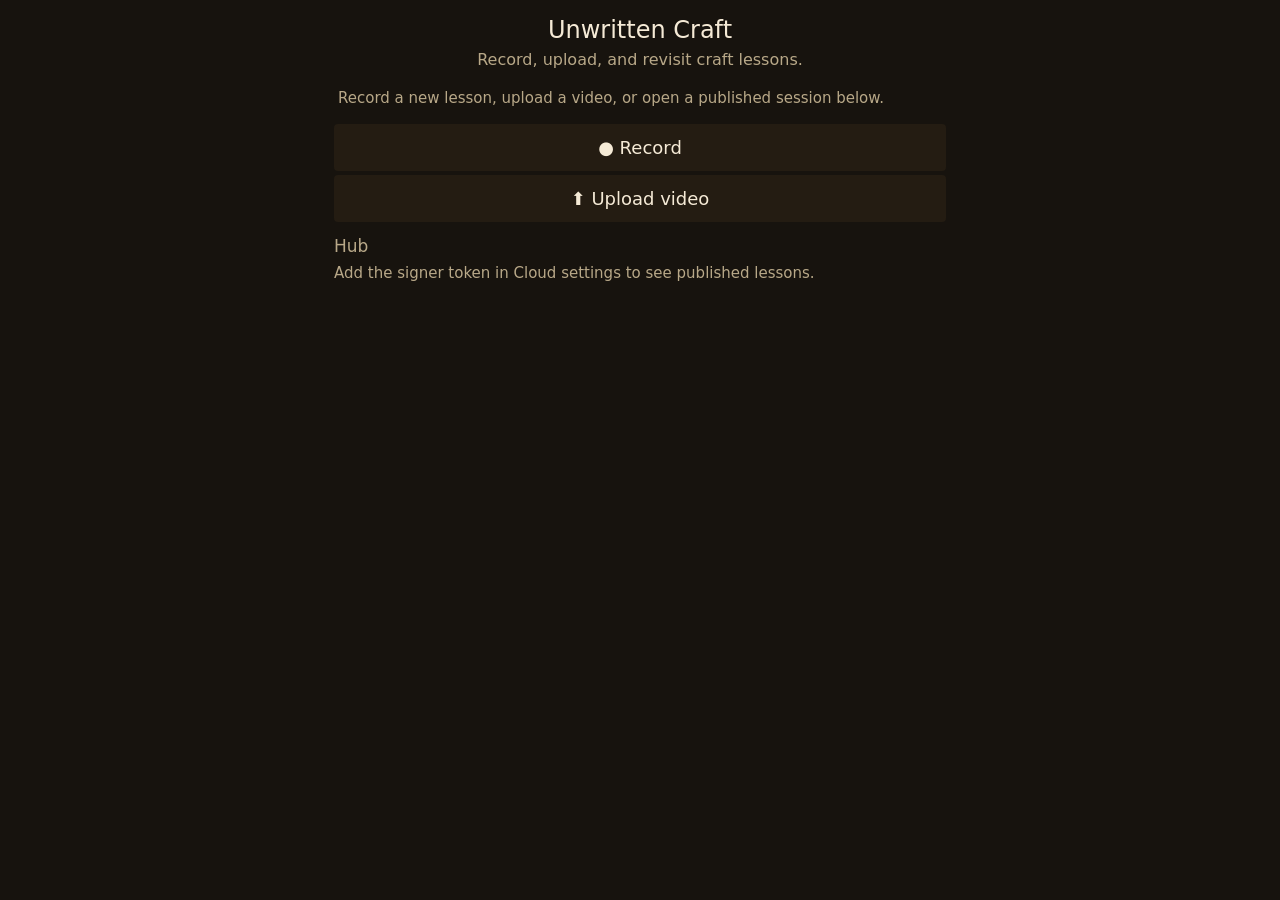
==== commit 2075c32e: "All apps: hub-last home, cloud+device on record, advanced link - Home is Record/Upload actions with " ====
--- a/app/recorder/index.html
+++ b/app/recorder/index.html
@@ -28,29 +28,11 @@
     <a class="bigbtn" id="goupload" href="upload.html">⬆ Upload video</a>
     <div class="library"><h3>Hub</h3>
       <div id="hubstatus"></div>
+      <div id="hubdetail"></div>
       <video id="hubplayer" class="hidden" controls playsinline preload="metadata"></video>
       <button id="hubclose" class="hidden backbtn" title="Close player">✕ Close</button>
       <div id="hublist"><div class="sempty">Loading…</div></div>
     </div>
-    <button class="bigbtn" id="cloudtoggle">☁ Cloud: on</button>
-    <div class="smallrow">
-      <button id="cloudsettings">⚙ Cloud settings</button>
-    </div>
-    <div id="cloudpanel" class="hidden">
-      <label for="cloudsigner">Signer URL (prefilled by the build; override only to point elsewhere)</label>
-      <input id="cloudsigner" inputmode="url" autocomplete="off" placeholder="https://unwritten-cloud-signer.heartmade.workers.dev">
-      <label for="cloudsignertoken">Signer token (prefilled by the build; override only if rotated)</label>
-      <input id="cloudsignertoken" type="password" autocomplete="off" placeholder="baked into this build">
-      <label for="cloudlib">— or, without a signer: Stream library ID</label>
-      <input id="cloudlib" inputmode="numeric" autocomplete="off" placeholder="e.g. 402315">
-      <label for="cloudkey">Library API key (then lives on this device)</label>
-      <input id="cloudkey" type="password" autocomplete="off" placeholder="AccessKey from the library's API page">
-      <p class="bnote">On by default and purely additive: every session is still saved on this device first, then a copy is uploaded for streamed playback, and the ↗ share action on the session offers its link when ready. The signer URL and token arrive baked into this build; these fields are only overrides. As a fallback, a library key pasted below talks to the library directly instead of the signer (it can manage this one library, so keep it on the mentor's device only).</p>
-    </div>
-    <div class="library"><h3>This device</h3><div id="clips"><div class="sempty">Nothing yet.</div></div></div>
-    <button class="bigbtn hidden" id="exportbtn">Export sessions to Downloads</button>
-    <p class="note">Every session is saved on this device, and with Cloud on a copy is uploaded for streamed playback. Tap a session to play it; long-press it to delete it from the device and the cloud.</p>
-    <p id="caps"></p>
   </div>
 </div>
 <script src="common.js"></script>
--- a/app/recorder/app.css
+++ b/app/recorder/app.css
@@ -1,7 +1,8 @@
 /* Unwritten Craft — shared style. Same dark palette as the native
    apps. One app, three pages: home — index.html (record/upload
-   actions over the hub, then cloud and device sessions); record —
-   record.html (viewfinder, zoom, record); upload — upload.html. */
+   actions with the hub last); record — record.html (viewfinder,
+   zoom, record, cloud, device sessions, advanced link); upload —
+   upload.html. */
 :root{
   --bg:#17130E; --panel:#241C12; --ink:#F5EAD6; --dim:#B8A888;
   --red:#C0392B; --bright:#E74C3C; --line:#2E2213;
@@ -68,13 +69,30 @@
 .note{color:var(--dim);font-size:14px;line-height:1.5;margin-top:14px;}
 .backbtn{background:none;border:none;color:var(--dim);font-size:16px;
   padding:2px 0 8px;text-align:left;}
+/* Debug-only overrides live behind a small link at the page bottom. */
+.advlink{background:none;border:none;color:var(--dim);font-size:14px;
+  padding:8px 0;text-align:left;text-decoration:underline;}
 #hubstatus{color:var(--dim);font-size:15px;padding:4px 0;}
 #hubstatus:empty{display:none;}
 #hubplayer{width:100%;height:280px;object-fit:cover;display:block;background:#000;}
 #hubclose{margin-bottom:6px;}
-#uploadinput{width:100%;margin:6px 0 2px;color:var(--ink);font-size:15px;}
-#uploadstatus{color:var(--dim);font-size:15px;line-height:1.5;padding:8px 4px;}
-#uploadstatus:empty{display:none;}
+.hubcard{background:var(--panel);border:1px solid var(--line);border-radius:4px;
+  padding:14px;margin:8px 0;}
+.hubtop{display:flex;align-items:center;gap:8px;}
+.hubtitle{flex:1;font-size:17px;}
+.hubdate{color:var(--dim);font-size:14px;padding:2px 0 6px;}
+.hubacts{display:flex;gap:8px;padding-bottom:8px;}
+.hubacts .hubbtn{flex:1;}
+.hubbtn{background:var(--bg);color:var(--ink);border:1px solid var(--line);
+  border-radius:4px;font-size:15px;padding:8px 10px;}
+.hubwriteup{white-space:pre-wrap;font-size:15px;line-height:1.5;padding-bottom:8px;}
+.hubline{font-size:15px;line-height:1.5;}
+.hubline.dim{color:var(--dim);font-size:14px;}
+#uploadinput,#urlinput{width:100%;margin:6px 0 2px;color:var(--ink);font-size:15px;}
+#urlinput{background:var(--bg);border:1px solid var(--line);border-radius:4px;
+  padding:9px 10px;font-family:inherit;}
+#uploadstatus,#urlstatus{color:var(--dim);font-size:15px;line-height:1.5;padding:8px 4px;}
+#uploadstatus:empty,#urlstatus:empty{display:none;}
 #caps{color:var(--dim);font-size:13px;line-height:1.55;}
 @media (min-width:700px){
   #view,#player,#hubplayer{height:340px;}
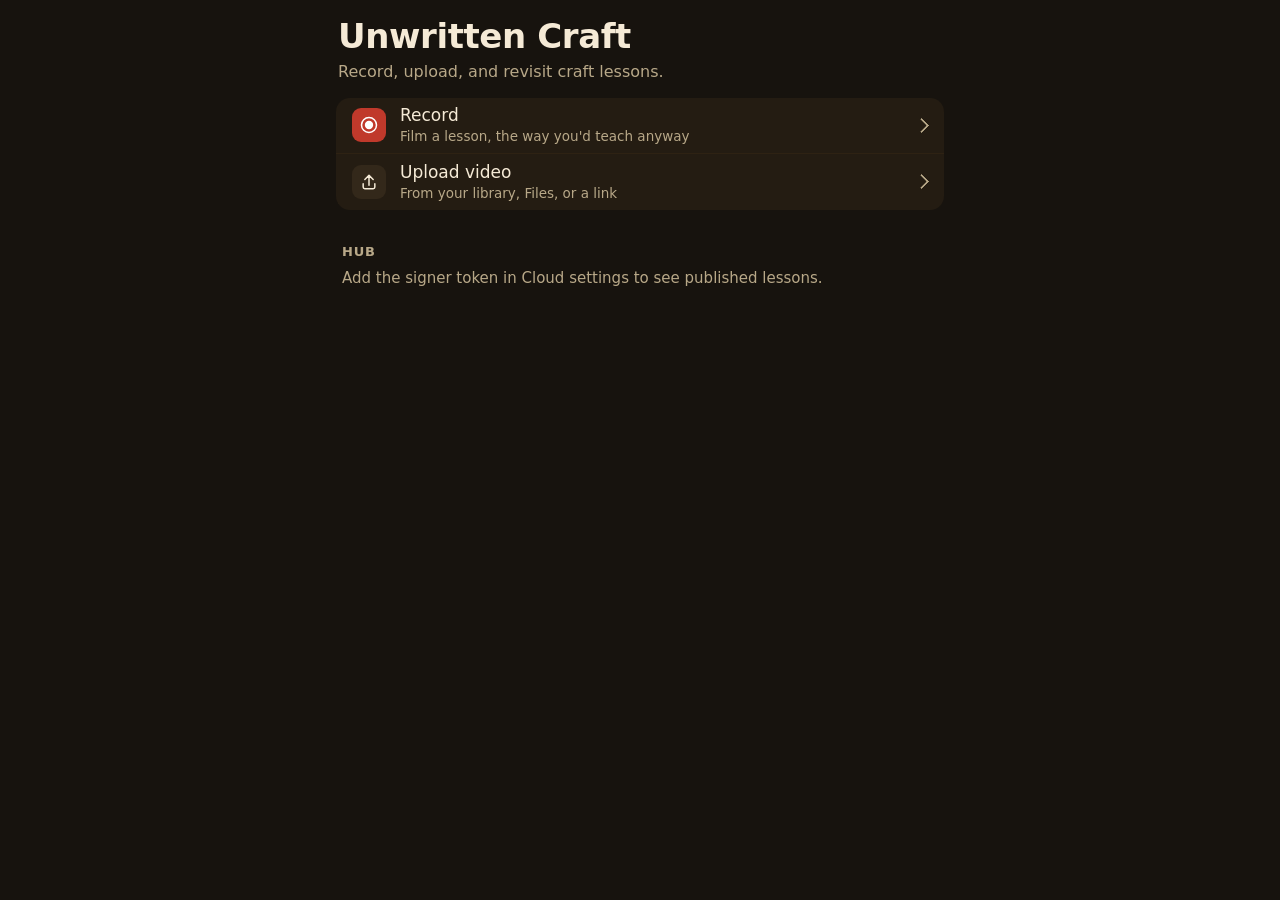
==== commit 20785375: "All apps: native-feel UI pass (web, iOS verified; Android source-only) Web: large title / top bar wi" ====
--- a/app/recorder/index.html
+++ b/app/recorder/index.html
@@ -18,21 +18,29 @@
 </head>
 <body>
 <div id="app">
-  <header>
+  <header class="largetitle">
     <h1>Unwritten Craft</h1>
     <p class="sub">Record, upload, and revisit craft lessons.</p>
   </header>
-  <div id="status">Record a new lesson, upload a video, or open a published session below.</div>
-  <div>
-    <a class="bigbtn" id="gorecord" href="record.html">● Record</a>
-    <a class="bigbtn" id="goupload" href="upload.html">⬆ Upload video</a>
-    <div class="library"><h3>Hub</h3>
-      <div id="hubstatus"></div>
-      <div id="hubdetail"></div>
-      <video id="hubplayer" class="hidden" controls playsinline preload="metadata"></video>
-      <button id="hubclose" class="hidden backbtn" title="Close player">✕ Close</button>
-      <div id="hublist"><div class="sempty">Loading…</div></div>
-    </div>
+  <div id="status"></div>
+  <div class="group">
+    <a class="grow" id="gorecord" href="record.html">
+      <span class="gicon rec" aria-hidden="true"><svg viewBox="0 0 24 24"><circle cx="12" cy="12" r="5" fill="currentColor" stroke="none"/><circle cx="12" cy="12" r="9"/></svg></span>
+      <span class="glabel">Record<small>Film a lesson, the way you'd teach anyway</small></span>
+      <span class="chev" aria-hidden="true"></span>
+    </a>
+    <a class="grow" id="goupload" href="upload.html">
+      <span class="gicon" aria-hidden="true"><svg viewBox="0 0 24 24"><path d="M12 16V4M7 9l5-5 5 5M5 14v4a2 2 0 0 0 2 2h10a2 2 0 0 0 2-2v-4"/></svg></span>
+      <span class="glabel">Upload video<small>From your library, Files, or a link</small></span>
+      <span class="chev" aria-hidden="true"></span>
+    </a>
+  </div>
+  <div class="library"><h3>Hub</h3>
+    <div id="hubstatus"></div>
+    <div id="hubdetail"></div>
+    <video id="hubplayer" class="hidden" controls playsinline preload="metadata"></video>
+    <button id="hubclose" class="hidden bigbtn" title="Close player">Close player</button>
+    <div id="hublist" class="group"><div class="sempty">Loading…</div></div>
   </div>
 </div>
 <script src="common.js"></script>
--- a/app/recorder/app.css
+++ b/app/recorder/app.css
@@ -1,103 +1,202 @@
 /* Unwritten Craft — shared style. Same dark palette as the native
-   apps. One app, three pages: home — index.html (record/upload
-   actions with the hub last); record — record.html (viewfinder,
-   zoom, record, cloud, device sessions, advanced link); upload —
-   upload.html. */
+   apps, drawn the way a phone app is drawn: a large title on home, a
+   top bar with a back chevron on the other pages, grouped inset lists,
+   a real switch for Cloud, a round shutter for Record. One app, three
+   pages: home — index.html (record/upload actions with the hub last);
+   record — record.html (viewfinder, zoom, record, cloud, device
+   sessions, advanced link); upload — upload.html.
+   html.ios / html.android (set in common.js) only nudge radii, type
+   and the header; the layout is shared. */
 :root{
   --bg:#17130E; --panel:#241C12; --ink:#F5EAD6; --dim:#B8A888;
-  --red:#C0392B; --bright:#E74C3C; --line:#2E2213;
-}
+  --red:#C0392B; --bright:#E74C3C; --line:#2E2213; --pressed:#33281A;
+  --focus:#E8A13A; --tap:48px; --r:14px;
+  color-scheme:dark;
+}
+html.ios{ --r:12px; }
+html.android{ --r:20px; }
 *{box-sizing:border-box; -webkit-tap-highlight-color:transparent;}
 html,body{margin:0;padding:0;background:var(--bg);color:var(--ink);
-  font-family:system-ui,-apple-system,"Segoe UI",sans-serif; height:100%;}
+  font-family:system-ui,-apple-system,"SF Pro Text","Segoe UI",Roboto,sans-serif; height:100%;
+  -webkit-text-size-adjust:100%;}
+html.android body{font-family:Roboto,system-ui,"Segoe UI",sans-serif;}
 button{font-family:inherit; cursor:pointer;}
 .hidden{display:none !important;}
 .vh{position:absolute;width:1px;height:1px;overflow:hidden;clip:rect(0 0 0 0);white-space:nowrap;}
-#app{max-width:640px;margin:0 auto;padding:14px 14px calc(24px + env(safe-area-inset-bottom));
+:focus-visible{outline:2px solid var(--focus);outline-offset:2px;}
+#app{max-width:640px;margin:0 auto;padding:0 16px calc(28px + env(safe-area-inset-bottom));
   min-height:100vh; min-height:100dvh; display:flex; flex-direction:column;}
-header{text-align:center;padding:calc(2px + env(safe-area-inset-top)) 0 10px;}
-h1{font-size:24px;margin:0 0 4px;font-weight:normal;}
-.sub{color:var(--dim);font-size:16px;margin:0;line-height:1.45;}
-#stage{position:relative;background:#000;}
+
+/* ---- headers: large title on home, top bar elsewhere ---- */
+.largetitle{padding:calc(18px + env(safe-area-inset-top)) 2px 8px;}
+.largetitle h1{font-size:34px;line-height:1.1;margin:0 0 6px;font-weight:700;letter-spacing:-.4px;}
+html.android .largetitle h1{font-size:30px;font-weight:500;letter-spacing:0;}
+.sub{color:var(--dim);font-size:16px;margin:0;line-height:1.4;}
+.topbar{position:sticky;top:0;z-index:5;display:grid;grid-template-columns:1fr auto 1fr;
+  align-items:center;min-height:calc(var(--tap) + env(safe-area-inset-top));
+  padding:env(safe-area-inset-top) 0 0;margin:0 -16px 8px;padding-left:8px;padding-right:8px;
+  background:rgba(23,19,14,.92);-webkit-backdrop-filter:blur(14px);backdrop-filter:blur(14px);
+  border-bottom:1px solid var(--line);}
+.topbar h1{font-size:17px;font-weight:600;margin:0;text-align:center;}
+.baraction{display:flex;justify-content:flex-end;min-width:var(--tap);}
+.backbtn{display:inline-flex;align-items:center;gap:2px;min-height:var(--tap);min-width:var(--tap);
+  padding:0 8px 0 4px;background:none;border:none;color:var(--ink);font-size:17px;
+  text-decoration:none;justify-self:start;}
+.backbtn::before,.chev::before{content:"";display:block;width:10px;height:10px;
+  border-left:2.5px solid currentColor;border-bottom:2.5px solid currentColor;
+  transform:translateX(3px) rotate(45deg);border-radius:1px;}
+.backbtn:active{opacity:.55;}
+html.android .topbar{grid-template-columns:auto 1fr auto;}
+html.android .topbar h1{text-align:left;font-size:20px;font-weight:500;padding-left:6px;}
+html.android .backbtn .bl{display:none;}
+/* The toolbar "icon" buttons (camera switch). */
+.iconbtn{display:inline-flex;align-items:center;justify-content:center;width:var(--tap);
+  height:var(--tap);background:none;border:none;color:var(--ink);border-radius:50%;}
+.iconbtn svg{width:24px;height:24px;fill:none;stroke:currentColor;stroke-width:1.8;
+  stroke-linecap:round;stroke-linejoin:round;}
+.iconbtn:active{background:var(--pressed);}
+
+/* ---- status: a quiet note, a card only while it says something ---- */
+#status{color:var(--dim);font-size:15px;line-height:1.5;padding:6px 4px 10px;}
+#status:empty{display:none;}
+#status b{color:var(--ink);}
+
+/* ---- grouped lists (home actions, cloud switch, sessions) ---- */
+.group{background:var(--panel);border-radius:var(--r);overflow:hidden;margin:6px 0 14px;}
+.group:empty{display:none;}
+.grow{display:flex;align-items:center;gap:14px;width:100%;min-height:56px;padding:6px 14px 6px 16px;
+  color:var(--ink);text-decoration:none;font-size:17px;text-align:left;background:none;
+  border:none;border-bottom:1px solid var(--line);}
+.group > :last-child{border-bottom:none;}
+.grow:active,.srow:active{background:var(--pressed);}
+.glabel{flex:1;min-width:0;}
+.glabel small{display:block;color:var(--dim);font-size:13.5px;line-height:1.35;margin-top:2px;}
+.gicon{display:flex;align-items:center;justify-content:center;width:34px;height:34px;
+  border-radius:9px;background:var(--pressed);color:var(--ink);flex:none;}
+.gicon svg{width:20px;height:20px;fill:none;stroke:currentColor;stroke-width:1.8;
+  stroke-linecap:round;stroke-linejoin:round;}
+.gicon.rec{background:var(--red);color:#fff;}
+.chev{display:block;color:var(--dim);flex:none;}
+.chev::before{transform:translateX(-3px) rotate(-135deg);width:9px;height:9px;border-width:2px;}
+/* Cloud: a real switch row. */
+.switch{position:relative;flex:none;width:51px;height:31px;border-radius:16px;
+  background:#4a3f2e;transition:background .2s;}
+.switch::after{content:"";position:absolute;top:2px;left:2px;width:27px;height:27px;border-radius:50%;
+  background:#fff;box-shadow:0 1px 3px rgba(0,0,0,.4);transition:transform .2s;}
+[aria-checked="true"] .switch{background:#34a853;}
+html.android [aria-checked="true"] .switch{background:var(--ink);}
+html.android [aria-checked="true"] .switch::after{background:var(--bg);}
+[aria-checked="true"] .switch::after{transform:translateX(20px);}
+
+/* ---- section headers ---- */
+.library h3,.gtitle{font-weight:600;color:var(--dim);font-size:13px;letter-spacing:.06em;
+  text-transform:uppercase;margin:20px 0 6px 6px;}
+html.android .library h3,html.android .gtitle{text-transform:none;letter-spacing:0;font-size:14px;
+  font-weight:500;}
+
+/* ---- viewfinder ---- */
+#stage{position:relative;background:#000;border-radius:var(--r);overflow:hidden;margin-top:4px;}
 #view,#player{width:100%;height:280px;object-fit:cover;display:block;background:#000;}
 #recbadge{position:absolute;top:12px;left:12px;background:rgba(0,0,0,.55);color:#fff;
-  padding:6px 12px;border-radius:20px;font-size:16px;display:flex;gap:8px;align-items:center;}
+  padding:6px 12px;border-radius:20px;font-size:15px;font-weight:600;display:flex;gap:8px;align-items:center;}
 #recdot{width:12px;height:12px;border-radius:50%;background:var(--bright);
   animation:pulse 1.1s infinite;}
 @keyframes pulse{0%,100%{opacity:1;}50%{opacity:.25;}}
-@media (prefers-reduced-motion: reduce){ #recdot{animation:none;} }
+@media (prefers-reduced-motion: reduce){
+  #recdot{animation:none;}
+  .switch,.switch::after,#recbtn::after{transition:none;}
+}
 #timer{font-variant-numeric:tabular-nums;}
 #playercontrols{position:absolute;left:0;right:0;bottom:0;display:flex;gap:8px;
-  background:rgba(0,0,0,.66);padding:6px 10px;}
-#playercontrols button{flex:1;background:var(--panel);color:var(--ink);border:none;
-  border-radius:4px;font-size:15px;padding:8px 0;}
-#micwarn{background:var(--red);color:#fff;font-size:15px;padding:10px 14px;line-height:1.45;}
+  background:rgba(0,0,0,.66);padding:8px 12px;}
+#playercontrols button{flex:1;min-height:40px;background:rgba(255,255,255,.14);color:var(--ink);
+  border:none;border-radius:20px;font-size:16px;}
+#playercontrols button:active{background:rgba(255,255,255,.28);}
+#micwarn{background:var(--red);color:#fff;font-size:15px;padding:12px 14px;line-height:1.45;
+  border-radius:var(--r);margin-top:8px;}
 #speechwarn{background:var(--panel);color:var(--ink);border:1px solid var(--bright);
-  font-size:15px;padding:10px 14px;line-height:1.45;}
-#zoomrow{display:flex;gap:8px;align-items:center;padding:8px 0;}
-#zoomrow button{background:var(--panel);color:var(--ink);border:none;border-radius:4px;
-  width:48px;font-size:18px;padding:7px 0;}
-#zoomseek{flex:1;accent-color:var(--dim);}
-#zoomlabel{color:var(--dim);font-size:14px;min-width:48px;text-align:center;}
-#status{color:var(--dim);font-size:15px;line-height:1.5;padding:6px 4px 10px;}
-.bigbtn{width:100%;background:var(--panel);color:var(--ink);border:none;border-radius:4px;
-  font-size:18px;padding:13px 10px;margin:4px 0;}
-.bigbtn:active{filter:brightness(1.3);}
-#recbtn.stop{color:var(--bright);}
-.smallrow{display:flex;gap:8px;margin-top:6px;}
-.smallrow button{flex:1;background:transparent;color:var(--dim);border:1px solid var(--line);
-  border-radius:4px;font-size:14px;padding:9px 6px;}
+  font-size:15px;padding:12px 14px;line-height:1.45;border-radius:var(--r);margin-top:8px;}
+#zoomrow{display:flex;gap:6px;align-items:center;padding:10px 0 2px;}
+#zoomrow button{background:var(--panel);color:var(--ink);border:none;border-radius:50%;
+  width:var(--tap);height:var(--tap);font-size:22px;line-height:1;padding:0;flex:none;}
+#zoomrow button:active{background:var(--pressed);}
+#zoomseek{flex:1;accent-color:var(--dim);height:var(--tap);}
+#zoomlabel{color:var(--dim);font-size:14px;min-width:44px;text-align:center;
+  font-variant-numeric:tabular-nums;}
+
+/* ---- the shutter: a ring with a red disc; a rounded square while recording.
+   The button keeps its "● Record" / "■ Stop m:ss" text for assistive tech
+   and the shared contract; the shape is drawn here. ---- */
+.shutterrow{display:flex;justify-content:center;padding:10px 0 6px;}
+#recbtn{position:relative;display:block;width:76px;height:76px;border-radius:50%;padding:0;
+  border:4px solid #fff;background:transparent;color:transparent;font-size:0;}
+#recbtn::after{content:"";position:absolute;top:5px;right:5px;bottom:5px;left:5px;border-radius:50%;
+  background:var(--bright);transition:all .18s ease;}
+#recbtn.stop::after{top:19px;right:19px;bottom:19px;left:19px;border-radius:8px;}
+#recbtn:active::after{filter:brightness(.8);}
+
+/* ---- buttons ---- */
+.bigbtn{display:block;width:100%;min-height:52px;background:var(--panel);color:var(--ink);
+  border:none;border-radius:var(--r);font-size:17px;padding:13px 14px;margin:8px 0;text-align:center;}
+html.android .bigbtn{border-radius:26px;}
+.bigbtn:active{background:var(--pressed);}
+a.bigbtn{text-decoration:none;}
+.bigbtn.primary{background:var(--bright);color:#fff;font-weight:600;}
+.bigbtn.primary:active{filter:brightness(.85);}
 #fallback{color:var(--dim);font-size:14px;margin-top:10px;line-height:1.55;}
-#cloudpanel{background:var(--panel);border:1px solid var(--line);border-radius:4px;
-  padding:12px 14px;margin-top:10px;}
-#cloudpanel label{display:block;color:var(--dim);font-size:14px;margin:10px 0 3px;}
-#cloudpanel input{width:100%;font-size:16px;padding:9px 10px;border:1px solid var(--line);
-  border-radius:4px;background:var(--bg);color:var(--ink);font-family:inherit;}
-#cloudpanel .bnote{color:var(--dim);font-size:13.5px;line-height:1.5;margin-top:10px;}
-.library h3{font-weight:normal;color:var(--dim);font-size:17px;margin:14px 0 4px;}
-.srow{display:flex;align-items:center;padding:8px 6px;border-bottom:1px solid var(--line);
-  cursor:pointer;}
-.sleft{font-size:16px;min-width:32px;text-align:center;}
-.smid{flex:1;color:var(--ink);font-size:15px;padding:0 8px;white-space:nowrap;
+#cloudpanel{background:var(--panel);border-radius:var(--r);padding:12px 16px 16px;margin-top:10px;}
+#cloudpanel label{display:block;color:var(--dim);font-size:14px;margin:12px 0 4px;}
+input[type=text],input[type=url],input[type=password],input[inputmode]{
+  width:100%;min-height:44px;font-size:16px;padding:9px 12px;border:1px solid var(--line);
+  border-radius:calc(var(--r) - 4px);background:var(--bg);color:var(--ink);font-family:inherit;}
+#cloudpanel .bnote{color:var(--dim);font-size:13.5px;line-height:1.5;margin-top:12px;}
+
+/* ---- session rows (device + hub) ---- */
+.srow{display:flex;align-items:center;min-height:56px;padding:4px 6px 4px 16px;gap:12px;
+  border-bottom:1px solid var(--line);cursor:pointer;}
+.sleft{font-size:16px;min-width:28px;text-align:center;color:var(--dim);}
+.smid{flex:1;color:var(--ink);font-size:16px;white-space:nowrap;
   overflow:hidden;text-overflow:ellipsis;}
-.sright{min-width:40px;text-align:center;font-size:20px;color:var(--ink);
-  text-decoration:none;background:none;border:none;padding:4px 6px;}
+.sright{display:inline-flex;align-items:center;justify-content:center;min-width:44px;min-height:44px;
+  font-size:20px;color:var(--ink);text-decoration:none;background:none;border:none;border-radius:50%;}
 .sright.dim{color:var(--dim);}
-.sright.box{background:var(--panel);border-radius:4px;}
-.rstat{color:var(--dim);font-size:13px;min-width:40px;text-align:center;}
-.sempty{color:var(--dim);font-size:15px;padding:7px 0;}
-.note{color:var(--dim);font-size:14px;line-height:1.5;margin-top:14px;}
-.backbtn{background:none;border:none;color:var(--dim);font-size:16px;
-  padding:2px 0 8px;text-align:left;}
+.sright.box{background:var(--pressed);}
+.sright:active{background:var(--pressed);}
+.rstat{color:var(--dim);font-size:13px;min-width:44px;text-align:center;font-variant-numeric:tabular-nums;}
+.sempty{color:var(--dim);font-size:15px;padding:16px;text-align:center;}
+.note{color:var(--dim);font-size:13.5px;line-height:1.5;margin:10px 6px 0;}
 /* Debug-only overrides live behind a small link at the page bottom. */
-.advlink{background:none;border:none;color:var(--dim);font-size:14px;
-  padding:8px 0;text-align:left;text-decoration:underline;}
-#hubstatus{color:var(--dim);font-size:15px;padding:4px 0;}
+.advlink{background:none;border:none;color:var(--dim);font-size:14px;min-height:44px;
+  padding:8px 6px;text-align:left;text-decoration:underline;}
+#hubstatus{color:var(--dim);font-size:15px;padding:4px 6px;}
 #hubstatus:empty{display:none;}
-#hubplayer{width:100%;height:280px;object-fit:cover;display:block;background:#000;}
-#hubclose{margin-bottom:6px;}
-.hubcard{background:var(--panel);border:1px solid var(--line);border-radius:4px;
-  padding:14px;margin:8px 0;}
+#hubplayer{width:100%;height:280px;object-fit:cover;display:block;background:#000;
+  border-radius:var(--r);}
+#hubclose{margin:6px 0;}
+.hubcard{background:var(--panel);border-radius:var(--r);padding:16px;margin:8px 0 14px;}
 .hubtop{display:flex;align-items:center;gap:8px;}
-.hubtitle{flex:1;font-size:17px;}
-.hubdate{color:var(--dim);font-size:14px;padding:2px 0 6px;}
-.hubacts{display:flex;gap:8px;padding-bottom:8px;}
+.hubtitle{flex:1;font-size:19px;font-weight:600;}
+.hubdate{color:var(--dim);font-size:14px;padding:2px 0 10px;}
+.hubacts{display:flex;gap:8px;padding-bottom:10px;}
 .hubacts .hubbtn{flex:1;}
-.hubbtn{background:var(--bg);color:var(--ink);border:1px solid var(--line);
-  border-radius:4px;font-size:15px;padding:8px 10px;}
-.hubwriteup{white-space:pre-wrap;font-size:15px;line-height:1.5;padding-bottom:8px;}
+.hubbtn{background:var(--pressed);color:var(--ink);border:none;min-height:44px;min-width:44px;
+  border-radius:calc(var(--r) - 4px);font-size:16px;padding:8px 12px;}
+.hubbtn:active{filter:brightness(1.3);}
+.hubwriteup{white-space:pre-wrap;font-size:16px;line-height:1.55;padding-bottom:10px;}
 .hubline{font-size:15px;line-height:1.5;}
 .hubline.dim{color:var(--dim);font-size:14px;}
-#uploadinput,#urlinput{width:100%;margin:6px 0 2px;color:var(--ink);font-size:15px;}
-#urlinput{background:var(--bg);border:1px solid var(--line);border-radius:4px;
-  padding:9px 10px;font-family:inherit;}
-#uploadstatus,#urlstatus{color:var(--dim);font-size:15px;line-height:1.5;padding:8px 4px;}
+
+/* ---- upload page ---- */
+#uploadinput{width:100%;margin:8px 0 4px;color:var(--dim);font-size:15px;}
+#uploadinput::file-selector-button{min-height:40px;margin-right:12px;padding:0 16px;border:none;
+  border-radius:20px;background:var(--panel);color:var(--ink);font-size:15px;font-family:inherit;}
+#urlinput{margin:8px 0 4px;}
+#uploadstatus,#urlstatus{color:var(--dim);font-size:15px;line-height:1.5;padding:8px 6px;}
 #uploadstatus:empty,#urlstatus:empty{display:none;}
-#caps{color:var(--dim);font-size:13px;line-height:1.55;}
+#caps{color:var(--dim);font-size:13px;line-height:1.55;margin:10px 6px 0;}
+@media (hover:hover){
+  .grow:hover,.srow:hover,.bigbtn:hover,.iconbtn:hover{background:var(--pressed);}
+}
 @media (min-width:700px){
   #view,#player,#hubplayer{height:340px;}
 }
-/* Screen navigation is plain links styled as the buttons they
-   replaced, so every page looks exactly as before. */
-a.bigbtn{display:block;text-align:center;text-decoration:none;color:var(--ink);}
-a.backbtn{text-decoration:none;}
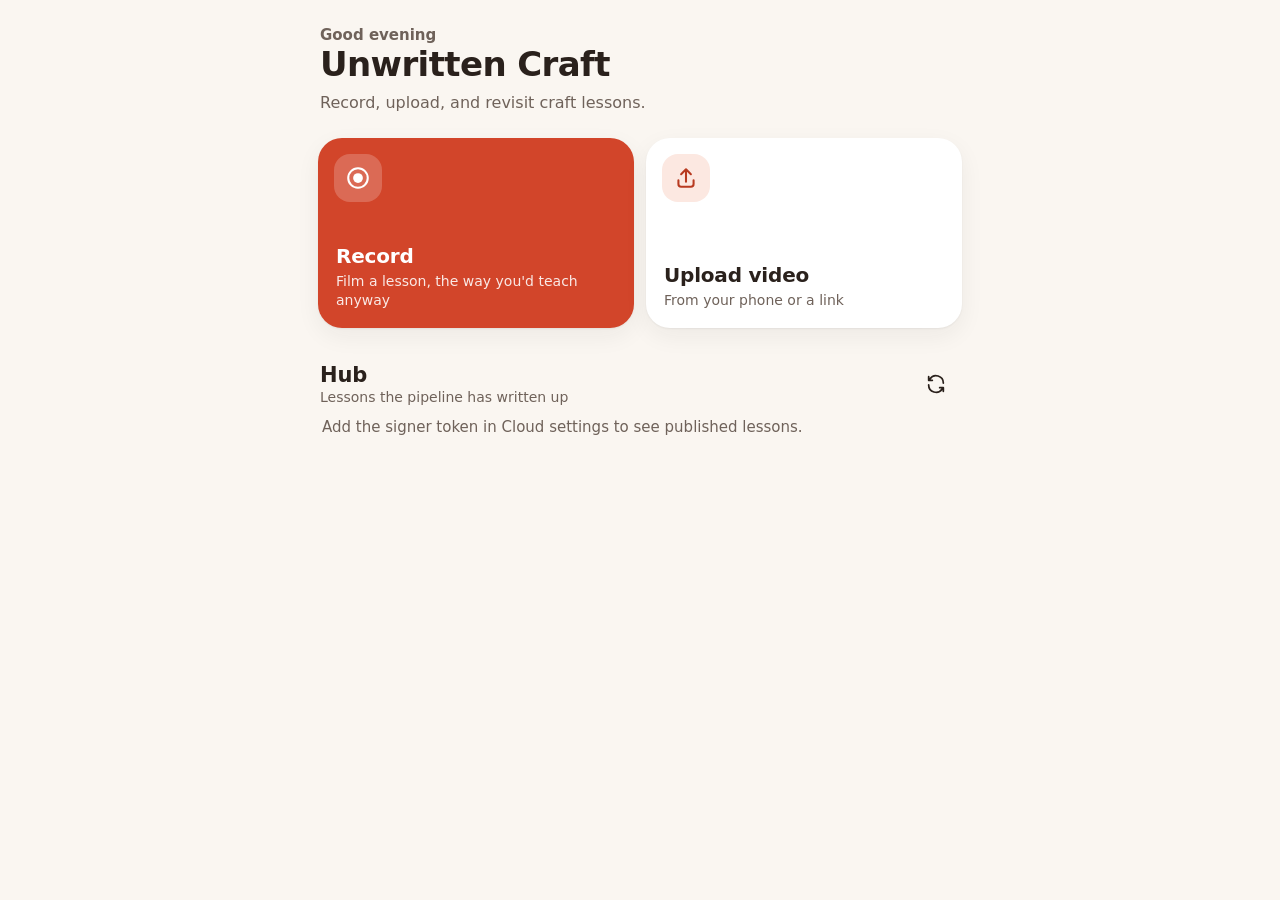
==== commit bf3c0a6b: "Apps: "Hearth" — a friendlier design language for web, Android, iOS User-ordered redesign, inspired " ====
--- a/app/recorder/index.html
+++ b/app/recorder/index.html
@@ -5,9 +5,10 @@
 <meta name="viewport" content="width=device-width, initial-scale=1, maximum-scale=1, user-scalable=no, viewport-fit=cover">
 <meta name="mobile-web-app-capable" content="yes">
 <meta name="apple-mobile-web-app-capable" content="yes">
-<meta name="apple-mobile-web-app-status-bar-style" content="black">
+<meta name="apple-mobile-web-app-status-bar-style" content="default">
 <meta name="apple-mobile-web-app-title" content="Unwritten">
-<meta name="theme-color" content="#17130E">
+<meta name="theme-color" content="#FAF6F1" media="(prefers-color-scheme: light)">
+<meta name="theme-color" content="#171310" media="(prefers-color-scheme: dark)">
 <meta name="description" content="Record one lesson, in the mentor's own words.">
 <link rel="manifest" href="manifest.webmanifest">
 <link rel="apple-touch-icon" href="icons/apple-touch-icon.png">
@@ -19,29 +20,34 @@
 <body>
 <div id="app">
   <header class="largetitle">
+    <p class="eyebrow" id="greeting">Welcome back</p>
     <h1>Unwritten Craft</h1>
     <p class="sub">Record, upload, and revisit craft lessons.</p>
   </header>
   <div id="status"></div>
-  <div class="group">
-    <a class="grow" id="gorecord" href="record.html">
-      <span class="gicon rec" aria-hidden="true"><svg viewBox="0 0 24 24"><circle cx="12" cy="12" r="5" fill="currentColor" stroke="none"/><circle cx="12" cy="12" r="9"/></svg></span>
-      <span class="glabel">Record<small>Film a lesson, the way you'd teach anyway</small></span>
-      <span class="chev" aria-hidden="true"></span>
+  <nav class="tiles" aria-label="Start a lesson">
+    <a class="tile primary" id="gorecord" href="record.html">
+      <span class="tglyph" aria-hidden="true"><svg class="i" viewBox="0 0 24 24"><circle cx="12" cy="12" r="4.5" fill="currentColor" stroke="none"/><circle cx="12" cy="12" r="9"/></svg></span>
+      <span class="ttitle">Record</span>
+      <span class="tsub">Film a lesson, the way you'd teach anyway</span>
     </a>
-    <a class="grow" id="goupload" href="upload.html">
-      <span class="gicon" aria-hidden="true"><svg viewBox="0 0 24 24"><path d="M12 16V4M7 9l5-5 5 5M5 14v4a2 2 0 0 0 2 2h10a2 2 0 0 0 2-2v-4"/></svg></span>
-      <span class="glabel">Upload video<small>From your library, Files, or a link</small></span>
-      <span class="chev" aria-hidden="true"></span>
+    <a class="tile" id="goupload" href="upload.html">
+      <span class="tglyph" aria-hidden="true"><svg class="i" viewBox="0 0 24 24"><path d="M12 15.5V4M7.5 8.5 12 4l4.5 4.5M5 14v3.5A2.5 2.5 0 0 0 7.5 20h9a2.5 2.5 0 0 0 2.5-2.5V14"/></svg></span>
+      <span class="ttitle">Upload video</span>
+      <span class="tsub">From your phone or a link</span>
     </a>
-  </div>
-  <div class="library"><h3>Hub</h3>
+  </nav>
+  <section class="library" aria-labelledby="hubhead">
+    <div class="shead">
+      <h2 id="hubhead">Hub<small>Lessons the pipeline has written up</small></h2>
+      <button class="iconbtn" id="hubrefresh" title="Refresh the hub" aria-label="Refresh the hub"><svg class="i" viewBox="0 0 24 24"><path d="M20 11a8 8 0 0 0-14.7-4.4M4 4v4h4M4 13a8 8 0 0 0 14.7 4.4M20 20v-4h-4"/></svg></button>
+    </div>
     <div id="hubstatus"></div>
+    <video id="hubplayer" class="hidden" controls playsinline preload="metadata"></video>
+    <button id="hubclose" class="hidden pill block" title="Close player">Close player</button>
     <div id="hubdetail"></div>
-    <video id="hubplayer" class="hidden" controls playsinline preload="metadata"></video>
-    <button id="hubclose" class="hidden bigbtn" title="Close player">Close player</button>
-    <div id="hublist" class="group"><div class="sempty">Loading…</div></div>
-  </div>
+    <div id="hublist" class="cards"><div class="sempty empty"><b>Loading…</b></div></div>
+  </section>
 </div>
 <script src="common.js"></script>
 <script src="home.js"></script>
--- a/app/recorder/app.css
+++ b/app/recorder/app.css
@@ -1,202 +1,319 @@
-/* Unwritten Craft — shared style. Same dark palette as the native
-   apps, drawn the way a phone app is drawn: a large title on home, a
-   top bar with a back chevron on the other pages, grouped inset lists,
-   a real switch for Cloud, a round shutter for Record. One app, three
-   pages: home — index.html (record/upload actions with the hub last);
-   record — record.html (viewfinder, zoom, record, cloud, device
-   sessions, advanced link); upload — upload.html.
-   html.ios / html.android (set in common.js) only nudge radii, type
-   and the header; the layout is shared. */
+/* Unwritten Craft — "Hearth", the shared design language (see
+   docs/DESIGN.md). Warm paper by default, a matching dark palette that
+   follows the system, one warm accent (ember) for the one primary
+   action, big round tiles and cards, words in chips instead of glyph
+   codes. One app, three pages: home — index.html (greeting, Record and
+   Upload tiles, the hub last); record — record.html (viewfinder, zoom,
+   the shutter dock, cloud, this device's sessions, advanced link);
+   upload — upload.html (pick a file, or paste a link).
+   html.ios / html.android (set in common.js) only nudge type, radii
+   and the top bar; the layout is shared. */
 :root{
-  --bg:#17130E; --panel:#241C12; --ink:#F5EAD6; --dim:#B8A888;
-  --red:#C0392B; --bright:#E74C3C; --line:#2E2213; --pressed:#33281A;
-  --focus:#E8A13A; --tap:48px; --r:14px;
-  color-scheme:dark;
-}
-html.ios{ --r:12px; }
-html.android{ --r:20px; }
+  --canvas:#FAF6F1; --surface:#FFFFFF; --sunken:#F3ECE4;
+  --ink:#2A211C; --ink2:#6F625A; --line:#EADFD3; --ring:#DCCFC2;
+  --ember:#D2452A; --ember-press:#B83A20; --ember-ink:#B83A20; --ember-soft:#FCE8E1;
+  --sage:#2F7A4B; --sage-soft:#E3F2E7; --honey:#8A5A00; --honey-soft:#FFF3D6;
+  --danger:#C23B22; --focus:#D2452A;
+  --shadow:0 1px 2px rgba(42,33,28,.06), 0 8px 24px rgba(42,33,28,.06);
+  --shadow-lift:0 2px 4px rgba(42,33,28,.08), 0 14px 32px rgba(42,33,28,.10);
+  --topbar:rgba(250,246,241,.86);
+  --c0:#FCE3D9; --c0i:#B5432A; --c1:#FBEFD2; --c1i:#8A5A00; --c2:#E2EFE1; --c2i:#2F6B3F;
+  --c3:#DDEBF4; --c3i:#2B5F80; --c4:#ECE3F3; --c4i:#6A4486; --c5:#F2E3D8; --c5i:#8A4F2E;
+  --tap:48px; --r-tile:24px; --r-card:20px; --r-thumb:14px;
+  --round:ui-rounded,"SF Pro Rounded","Nunito","Segoe UI Variable Display",system-ui,sans-serif;
+  color-scheme:light dark;
+}
+@media (prefers-color-scheme: dark){
+  :root{
+    --canvas:#171310; --surface:#221C18; --sunken:#2D2621;
+    --ink:#F7EFE6; --ink2:#B9AA9C; --line:#3A312A; --ring:#5A4E44;
+    --ember-ink:#FF8A6B; --ember-soft:#3A2420;
+    --sage:#7FD39B; --sage-soft:#1F2E24; --honey:#F2C46B; --honey-soft:#33281A;
+    --focus:#FF8A6B; --shadow:none; --shadow-lift:none;
+    --topbar:rgba(23,19,16,.86);
+    --c0:#3A2420; --c0i:#FF9C82; --c1:#33281A; --c1i:#F2C46B; --c2:#1F2E24; --c2i:#7FD39B;
+    --c3:#1C2A33; --c3i:#8CC4E6; --c4:#2B2233; --c4i:#C7A6E0; --c5:#33251C; --c5i:#E0A884;
+  }
+}
+html.android{ --r-tile:20px; --r-card:16px; }
 *{box-sizing:border-box; -webkit-tap-highlight-color:transparent;}
-html,body{margin:0;padding:0;background:var(--bg);color:var(--ink);
-  font-family:system-ui,-apple-system,"SF Pro Text","Segoe UI",Roboto,sans-serif; height:100%;
+html,body{margin:0;padding:0;background:var(--canvas);color:var(--ink);height:100%;
+  font-family:system-ui,-apple-system,"SF Pro Text","Segoe UI",Roboto,sans-serif;
   -webkit-text-size-adjust:100%;}
 html.android body{font-family:Roboto,system-ui,"Segoe UI",sans-serif;}
-button{font-family:inherit; cursor:pointer;}
+html.android{--round:Roboto,system-ui,sans-serif;}
+button,input{font-family:inherit; color:inherit;}
+button{cursor:pointer;}
 .hidden{display:none !important;}
 .vh{position:absolute;width:1px;height:1px;overflow:hidden;clip:rect(0 0 0 0);white-space:nowrap;}
-:focus-visible{outline:2px solid var(--focus);outline-offset:2px;}
-#app{max-width:640px;margin:0 auto;padding:0 16px calc(28px + env(safe-area-inset-bottom));
+:focus-visible{outline:3px solid var(--focus);outline-offset:2px;}
+svg.i{width:22px;height:22px;fill:none;stroke:currentColor;stroke-width:1.9;
+  stroke-linecap:round;stroke-linejoin:round;flex:none;}
+#app{max-width:680px;margin:0 auto;padding:0 18px calc(32px + env(safe-area-inset-bottom));
   min-height:100vh; min-height:100dvh; display:flex; flex-direction:column;}
 
-/* ---- headers: large title on home, top bar elsewhere ---- */
-.largetitle{padding:calc(18px + env(safe-area-inset-top)) 2px 8px;}
-.largetitle h1{font-size:34px;line-height:1.1;margin:0 0 6px;font-weight:700;letter-spacing:-.4px;}
-html.android .largetitle h1{font-size:30px;font-weight:500;letter-spacing:0;}
-.sub{color:var(--dim);font-size:16px;margin:0;line-height:1.4;}
+/* ---- headers: greeting + large title on home, a top bar elsewhere ---- */
+.largetitle{padding:calc(26px + env(safe-area-inset-top)) 2px 10px;}
+.eyebrow{margin:0 0 2px;color:var(--ink2);font-size:15px;font-weight:600;}
+.largetitle h1{font-family:var(--round);font-size:34px;line-height:1.08;margin:0 0 8px;
+  font-weight:800;letter-spacing:-.6px;}
+html.android .largetitle h1{font-size:32px;font-weight:700;letter-spacing:-.2px;}
+.sub{color:var(--ink2);font-size:16px;margin:0;line-height:1.45;}
 .topbar{position:sticky;top:0;z-index:5;display:grid;grid-template-columns:1fr auto 1fr;
-  align-items:center;min-height:calc(var(--tap) + env(safe-area-inset-top));
-  padding:env(safe-area-inset-top) 0 0;margin:0 -16px 8px;padding-left:8px;padding-right:8px;
-  background:rgba(23,19,14,.92);-webkit-backdrop-filter:blur(14px);backdrop-filter:blur(14px);
-  border-bottom:1px solid var(--line);}
-.topbar h1{font-size:17px;font-weight:600;margin:0;text-align:center;}
+  align-items:center;min-height:calc(var(--tap) + 8px + env(safe-area-inset-top));
+  padding:env(safe-area-inset-top) 8px 0;margin:0 -18px 6px;
+  background:var(--topbar);-webkit-backdrop-filter:saturate(1.4) blur(16px);
+  backdrop-filter:saturate(1.4) blur(16px);border-bottom:1px solid transparent;}
+.topbar h1{font-family:var(--round);font-size:18px;font-weight:700;margin:0;text-align:center;}
 .baraction{display:flex;justify-content:flex-end;min-width:var(--tap);}
-.backbtn{display:inline-flex;align-items:center;gap:2px;min-height:var(--tap);min-width:var(--tap);
-  padding:0 8px 0 4px;background:none;border:none;color:var(--ink);font-size:17px;
-  text-decoration:none;justify-self:start;}
+.backbtn{display:inline-flex;align-items:center;gap:4px;min-height:var(--tap);min-width:var(--tap);
+  padding:0 10px 0 6px;background:none;border:none;color:var(--ember-ink);font-size:17px;
+  font-weight:600;text-decoration:none;justify-self:start;border-radius:24px;}
 .backbtn::before,.chev::before{content:"";display:block;width:10px;height:10px;
   border-left:2.5px solid currentColor;border-bottom:2.5px solid currentColor;
   transform:translateX(3px) rotate(45deg);border-radius:1px;}
 .backbtn:active{opacity:.55;}
 html.android .topbar{grid-template-columns:auto 1fr auto;}
-html.android .topbar h1{text-align:left;font-size:20px;font-weight:500;padding-left:6px;}
+html.android .topbar h1{text-align:left;font-size:21px;font-weight:500;padding-left:4px;}
+html.android .backbtn{color:var(--ink);}
 html.android .backbtn .bl{display:none;}
-/* The toolbar "icon" buttons (camera switch). */
 .iconbtn{display:inline-flex;align-items:center;justify-content:center;width:var(--tap);
-  height:var(--tap);background:none;border:none;color:var(--ink);border-radius:50%;}
-.iconbtn svg{width:24px;height:24px;fill:none;stroke:currentColor;stroke-width:1.8;
-  stroke-linecap:round;stroke-linejoin:round;}
-.iconbtn:active{background:var(--pressed);}
-
-/* ---- status: a quiet note, a card only while it says something ---- */
-#status{color:var(--dim);font-size:15px;line-height:1.5;padding:6px 4px 10px;}
+  height:var(--tap);background:none;border:none;color:var(--ink);border-radius:50%;
+  padding:0;text-decoration:none;flex:none;transition:transform .18s ease-out,background .18s;}
+.iconbtn:active{background:var(--sunken);transform:scale(.94);}
+.iconbtn.tonal{background:var(--sunken);}
+.iconbtn.danger{color:var(--danger);}
+html.android .iconbtn.danger{color:var(--danger);}
+
+/* ---- status: a friendly note, only while it says something ---- */
+#status{color:var(--ink2);font-size:15px;line-height:1.5;padding:4px 4px 10px;}
 #status:empty{display:none;}
 #status b{color:var(--ink);}
 
-/* ---- grouped lists (home actions, cloud switch, sessions) ---- */
-.group{background:var(--panel);border-radius:var(--r);overflow:hidden;margin:6px 0 14px;}
-.group:empty{display:none;}
-.grow{display:flex;align-items:center;gap:14px;width:100%;min-height:56px;padding:6px 14px 6px 16px;
-  color:var(--ink);text-decoration:none;font-size:17px;text-align:left;background:none;
-  border:none;border-bottom:1px solid var(--line);}
-.group > :last-child{border-bottom:none;}
-.grow:active,.srow:active{background:var(--pressed);}
-.glabel{flex:1;min-width:0;}
-.glabel small{display:block;color:var(--dim);font-size:13.5px;line-height:1.35;margin-top:2px;}
-.gicon{display:flex;align-items:center;justify-content:center;width:34px;height:34px;
-  border-radius:9px;background:var(--pressed);color:var(--ink);flex:none;}
-.gicon svg{width:20px;height:20px;fill:none;stroke:currentColor;stroke-width:1.8;
-  stroke-linecap:round;stroke-linejoin:round;}
-.gicon.rec{background:var(--red);color:#fff;}
-.chev{display:block;color:var(--dim);flex:none;}
+/* ---- action tiles (home): Record filled ember, Upload on surface ---- */
+.tiles{display:grid;grid-template-columns:1fr 1fr;gap:12px;margin:14px 0 8px;}
+.tile{position:relative;display:flex;flex-direction:column;justify-content:flex-start;gap:4px;
+  min-height:168px;padding:18px;border-radius:var(--r-tile);text-decoration:none;
+  background:var(--surface);color:var(--ink);box-shadow:var(--shadow);
+  transition:transform .18s ease-out, box-shadow .18s ease-out;}
+.tile:active{transform:scale(.96);}
+.tile .tglyph{display:flex;align-items:center;justify-content:center;width:48px;height:48px;
+  margin:-2px 0 auto -2px;border-radius:16px;
+  background:var(--ember-soft);color:var(--ember-ink);}
+.tile .tglyph svg.i{width:26px;height:26px;}
+.ttitle{font-family:var(--round);font-size:20px;font-weight:700;letter-spacing:-.2px;margin-top:14px;}
+.tsub{font-size:14px;line-height:1.35;color:var(--ink2);}
+.tile.primary{background:var(--ember);color:#fff;}
+.tile.primary .tsub{color:rgba(255,255,255,.88);}
+.tile.primary .tglyph{background:rgba(255,255,255,.2);color:#fff;}
+.tile.primary:active{background:var(--ember-press);}
+@media (max-width:340px){ .tiles{grid-template-columns:1fr;} .tile{min-height:132px;} }
+
+/* ---- sections ---- */
+.library{margin-top:18px;}
+.shead{display:flex;align-items:center;gap:8px;margin:6px 2px 10px;}
+.shead h2{flex:1;font-family:var(--round);font-size:21px;font-weight:700;margin:0;letter-spacing:-.2px;}
+.shead small{display:block;font-family:system-ui,-apple-system,sans-serif;font-size:14px;
+  font-weight:400;color:var(--ink2);margin-top:2px;letter-spacing:0;}
+html.android .shead h2{font-weight:500;}
+
+/* ---- cards: lessons (hub) and sessions (this device) ---- */
+.cards{display:flex;flex-direction:column;gap:10px;}
+.cards:empty{display:none;}
+.card{background:var(--surface);border-radius:var(--r-card);box-shadow:var(--shadow);}
+.lesson,.srow{display:flex;align-items:center;gap:14px;width:100%;min-height:76px;
+  padding:10px 8px 10px 10px;border:none;border-radius:var(--r-card);background:var(--surface);
+  box-shadow:var(--shadow);color:var(--ink);text-align:left;cursor:pointer;
+  transition:transform .18s ease-out;}
+.lesson:active,.srow:active{transform:scale(.985);}
+.cover,.thumb{position:relative;display:flex;align-items:center;justify-content:center;
+  width:56px;height:56px;border-radius:var(--r-thumb);flex:none;overflow:hidden;
+  font-family:var(--round);font-size:24px;font-weight:800;}
+.thumb{background:#000;}
+.thumb img{width:100%;height:100%;object-fit:cover;display:block;}
+.thumb .dur{position:absolute;right:4px;bottom:4px;padding:1px 5px;border-radius:6px;
+  background:rgba(0,0,0,.62);color:#fff;font:600 11px/1.4 system-ui,sans-serif;
+  font-variant-numeric:tabular-nums;}
+.cw0{background:var(--c0);color:var(--c0i);} .cw1{background:var(--c1);color:var(--c1i);}
+.cw2{background:var(--c2);color:var(--c2i);} .cw3{background:var(--c3);color:var(--c3i);}
+.cw4{background:var(--c4);color:var(--c4i);} .cw5{background:var(--c5);color:var(--c5i);}
+.ltext{flex:1;min-width:0;display:flex;flex-direction:column;gap:5px;}
+.ltitle{font-size:17px;font-weight:600;white-space:nowrap;overflow:hidden;text-overflow:ellipsis;}
+.lsub{font-size:14px;color:var(--ink2);}
+.chips{display:flex;flex-wrap:wrap;gap:6px;}
+.chev{display:block;color:var(--ink2);flex:none;padding:0 10px;}
 .chev::before{transform:translateX(-3px) rotate(-135deg);width:9px;height:9px;border-width:2px;}
-/* Cloud: a real switch row. */
-.switch{position:relative;flex:none;width:51px;height:31px;border-radius:16px;
-  background:#4a3f2e;transition:background .2s;}
-.switch::after{content:"";position:absolute;top:2px;left:2px;width:27px;height:27px;border-radius:50%;
-  background:#fff;box-shadow:0 1px 3px rgba(0,0,0,.4);transition:transform .2s;}
-[aria-checked="true"] .switch{background:#34a853;}
-html.android [aria-checked="true"] .switch{background:var(--ink);}
-html.android [aria-checked="true"] .switch::after{background:var(--bg);}
+.sright{display:flex;align-items:center;gap:2px;flex:none;}
+.empty{display:flex;flex-direction:column;align-items:center;text-align:center;gap:6px;
+  padding:26px 20px;background:var(--surface);border-radius:var(--r-card);box-shadow:var(--shadow);}
+.empty .eglyph{display:flex;align-items:center;justify-content:center;width:56px;height:56px;
+  border-radius:50%;background:var(--ember-soft);color:var(--ember-ink);margin-bottom:4px;}
+.empty b{font-size:17px;}
+.empty span{color:var(--ink2);font-size:14px;line-height:1.45;max-width:30ch;}
+
+/* ---- chips: statuses in words ---- */
+.chip{display:inline-flex;align-items:center;gap:4px;min-height:24px;padding:2px 10px;
+  border-radius:999px;font-size:13px;font-weight:600;line-height:1.3;white-space:nowrap;
+  background:var(--sunken);color:var(--ink2);text-decoration:none;}
+.chip.ember{background:var(--ember-soft);color:var(--ember-ink);}
+.chip.sage{background:var(--sage-soft);color:var(--sage);}
+.chip.honey{background:var(--honey-soft);color:var(--honey);}
+.chip.ign{text-transform:capitalize;}
+a.chip{min-height:32px;}
+.tchip{display:inline-flex;align-items:center;padding:2px 9px;border-radius:999px;
+  background:var(--ember-soft);color:var(--ember-ink);font-size:13px;font-weight:700;
+  font-variant-numeric:tabular-nums;flex:none;}
+/* upload progress: a ring around the share slot */
+.prog{display:inline-flex;align-items:center;justify-content:center;width:40px;height:40px;
+  margin:4px;border-radius:50%;font-size:11px;font-weight:700;color:var(--ember-ink);
+  font-variant-numeric:tabular-nums;
+  background:radial-gradient(closest-side,var(--surface) 76%,transparent 78% 100%),
+    conic-gradient(var(--ember) calc(var(--p,0) * 1%), var(--sunken) 0);}
+.spin{display:inline-block;width:22px;height:22px;margin:13px;border-radius:50%;
+  border:3px solid var(--honey-soft);border-top-color:var(--honey);animation:spin 1s linear infinite;}
+@keyframes spin{to{transform:rotate(360deg);}}
+
+/* ---- buttons ---- */
+.pill{display:inline-flex;align-items:center;justify-content:center;gap:8px;min-height:52px;
+  padding:12px 22px;border:none;border-radius:999px;background:var(--sunken);color:var(--ink);
+  font-size:17px;font-weight:600;text-decoration:none;transition:transform .18s ease-out;}
+.pill:active{transform:scale(.97);}
+.pill.primary{background:var(--ember);color:#fff;}
+.pill.primary:active{background:var(--ember-press);}
+.pill.block{display:flex;width:100%;margin:10px 0 4px;}
+/* Debug-only overrides live behind a small link at the page bottom. */
+.advlink{background:none;border:none;color:var(--ink2);font-size:14px;min-height:44px;
+  padding:8px 6px;text-align:left;text-decoration:underline;text-underline-offset:3px;}
+.note{color:var(--ink2);font-size:14px;line-height:1.55;margin:12px 4px 0;}
+
+/* ---- viewfinder ---- */
+#stage{position:relative;background:#000;border-radius:var(--r-tile);overflow:hidden;
+  margin-top:6px;box-shadow:var(--shadow-lift);}
+#view,#player{width:100%;height:300px;object-fit:cover;display:block;background:#000;}
+#recbadge{position:absolute;top:14px;left:14px;background:rgba(0,0,0,.55);color:#fff;
+  padding:6px 12px 6px 10px;border-radius:999px;font-size:15px;font-weight:700;display:flex;
+  gap:8px;align-items:center;-webkit-backdrop-filter:blur(8px);backdrop-filter:blur(8px);}
+#recdot{width:11px;height:11px;border-radius:50%;background:#FF5A3C;animation:pulse 1.1s infinite;}
+@keyframes pulse{0%,100%{opacity:1;}50%{opacity:.25;}}
+#timer{font-variant-numeric:tabular-nums;}
+#playercontrols{position:absolute;left:12px;right:12px;bottom:12px;display:flex;gap:8px;
+  justify-content:center;}
+#playercontrols button{width:var(--tap);height:var(--tap);background:rgba(0,0,0,.55);color:#fff;
+  border:none;border-radius:50%;font-size:17px;-webkit-backdrop-filter:blur(8px);backdrop-filter:blur(8px);}
+#playercontrols button:active{background:rgba(0,0,0,.75);}
+.banner{display:flex;gap:10px;align-items:flex-start;font-size:15px;padding:12px 14px;
+  line-height:1.45;border-radius:16px;margin-top:10px;}
+#micwarn{background:var(--danger);color:#fff;}
+#speechwarn{background:var(--honey-soft);color:var(--honey);}
+#speechwarn b{color:inherit;}
+#zoomrow{display:flex;gap:6px;align-items:center;margin-top:10px;padding:0 6px;
+  background:var(--surface);border-radius:999px;box-shadow:var(--shadow);}
+#zoomrow button{background:none;color:var(--ink);border:none;border-radius:50%;
+  width:var(--tap);height:var(--tap);font-size:24px;line-height:1;padding:0;flex:none;}
+#zoomrow button:active{background:var(--sunken);}
+#zoomseek{flex:1;accent-color:var(--ember);height:var(--tap);}
+#zoomlabel{color:var(--ink2);font-size:14px;font-weight:600;min-width:44px;text-align:center;
+  font-variant-numeric:tabular-nums;}
+
+/* ---- the shutter dock: a ring with an ember disc, a rounded square
+   while recording. The button keeps its "● Record" / "■ Stop m:ss"
+   text for assistive tech and the shared contract; the shape is drawn
+   here. The status line lives in the dock, under the shutter. ---- */
+.dock{display:flex;flex-direction:column;align-items:center;gap:6px;margin-top:12px;
+  padding:18px 16px 14px;background:var(--surface);border-radius:var(--r-tile);box-shadow:var(--shadow);}
+.dock #status{text-align:center;padding:4px 6px 0;max-width:46ch;}
+#recbtn{position:relative;display:block;width:84px;height:84px;border-radius:50%;padding:0;
+  border:5px solid var(--ring);background:transparent;color:transparent;font-size:0;
+  transition:transform .18s ease-out;}
+#recbtn::after{content:"";position:absolute;top:6px;right:6px;bottom:6px;left:6px;border-radius:50%;
+  background:var(--ember);transition:all .18s ease-out;}
+#recbtn:active{transform:scale(.94);}
+#recbtn.stop::after{top:22px;right:22px;bottom:22px;left:22px;border-radius:9px;}
+#capcontrols{display:flex;flex-direction:column;gap:8px;width:100%;}
+#fallback{color:var(--ink2);font-size:14px;line-height:1.55;text-align:center;}
+
+/* ---- settings rows: the Cloud switch ---- */
+.setrow{display:flex;align-items:center;gap:14px;width:100%;min-height:72px;margin-top:12px;
+  padding:12px 16px 12px 12px;border:none;border-radius:var(--r-card);background:var(--surface);
+  box-shadow:var(--shadow);color:var(--ink);font-size:17px;text-align:left;}
+.sglyph{display:flex;align-items:center;justify-content:center;width:44px;height:44px;
+  border-radius:14px;background:var(--sunken);color:var(--ink2);flex:none;transition:background .2s,color .2s;}
+[aria-checked="true"] .sglyph{background:var(--sage-soft);color:var(--sage);}
+.glabel{flex:1;min-width:0;font-weight:600;}
+.glabel small{display:block;color:var(--ink2);font-size:14px;font-weight:400;line-height:1.35;margin-top:2px;}
+.switch{position:relative;flex:none;width:52px;height:32px;border-radius:16px;
+  background:var(--ring);transition:background .2s;}
+.switch::after{content:"";position:absolute;top:3px;left:3px;width:26px;height:26px;border-radius:50%;
+  background:#fff;box-shadow:0 1px 3px rgba(0,0,0,.25);transition:transform .2s;}
+[aria-checked="true"] .switch{background:var(--sage);}
 [aria-checked="true"] .switch::after{transform:translateX(20px);}
-
-/* ---- section headers ---- */
-.library h3,.gtitle{font-weight:600;color:var(--dim);font-size:13px;letter-spacing:.06em;
-  text-transform:uppercase;margin:20px 0 6px 6px;}
-html.android .library h3,html.android .gtitle{text-transform:none;letter-spacing:0;font-size:14px;
-  font-weight:500;}
-
-/* ---- viewfinder ---- */
-#stage{position:relative;background:#000;border-radius:var(--r);overflow:hidden;margin-top:4px;}
-#view,#player{width:100%;height:280px;object-fit:cover;display:block;background:#000;}
-#recbadge{position:absolute;top:12px;left:12px;background:rgba(0,0,0,.55);color:#fff;
-  padding:6px 12px;border-radius:20px;font-size:15px;font-weight:600;display:flex;gap:8px;align-items:center;}
-#recdot{width:12px;height:12px;border-radius:50%;background:var(--bright);
-  animation:pulse 1.1s infinite;}
-@keyframes pulse{0%,100%{opacity:1;}50%{opacity:.25;}}
+@media (prefers-color-scheme: dark){ [aria-checked="true"] .switch::after{background:#173020;} }
+#cloudpanel{background:var(--surface);border-radius:var(--r-card);padding:12px 16px 16px;
+  margin-top:10px;box-shadow:var(--shadow);}
+#cloudpanel label{display:block;color:var(--ink2);font-size:14px;margin:12px 0 6px;}
+input[type=text],input[type=url],input[type=password],input[inputmode]{
+  width:100%;min-height:52px;font-size:16px;padding:12px 16px;border:1.5px solid var(--line);
+  border-radius:14px;background:var(--canvas);color:var(--ink);}
+input::placeholder{color:var(--ink2);opacity:.8;}
+input:focus{outline:none;border-color:var(--ember);background:var(--surface);}
+#cloudpanel .bnote{color:var(--ink2);font-size:13.5px;line-height:1.5;margin-top:12px;}
+
+/* ---- hub detail: a lesson, Airbnb-listing style ---- */
+#hubstatus{color:var(--ink2);font-size:15px;padding:0 4px 10px;}
+#hubstatus:empty{display:none;}
+#hubplayer{width:100%;height:300px;object-fit:contain;display:block;background:#000;
+  border-radius:var(--r-tile);margin-bottom:8px;}
+#hubclose{margin:0 0 12px;}
+.detail{background:var(--surface);border-radius:var(--r-tile);overflow:hidden;
+  box-shadow:var(--shadow-lift);margin:0 0 16px;}
+.banner-cover{position:relative;display:flex;align-items:center;justify-content:center;height:150px;
+  font-family:var(--round);font-size:72px;font-weight:800;}
+.banner-cover .iconbtn{position:absolute;top:10px;right:10px;background:var(--surface);
+  color:var(--ink);box-shadow:var(--shadow);}
+.dbody{padding:16px 18px 18px;}
+.dtitle{font-family:var(--round);font-size:24px;font-weight:800;line-height:1.2;margin:0;letter-spacing:-.3px;}
+.ddate{color:var(--ink2);font-size:15px;margin-top:4px;}
+.dacts{display:flex;align-items:center;gap:10px;margin:16px 0 4px;}
+.dacts .pill{flex:1;}
+.writeup{white-space:pre-wrap;font-size:16px;line-height:1.6;margin-top:16px;padding-top:16px;
+  border-top:1px solid var(--line);}
+.dsec{font-family:var(--round);font-size:19px;font-weight:700;margin:22px 0 10px;}
+.quote{margin:0 0 10px;padding:14px 16px;border-radius:18px;background:var(--canvas);}
+.quote blockquote{margin:8px 0 0;font-size:16px;line-height:1.5;}
+.quote figcaption{margin-top:6px;color:var(--ink2);font-size:14px;line-height:1.45;}
+.chapters{list-style:none;margin:0;padding:0;}
+.chapters li{display:flex;align-items:center;gap:12px;min-height:44px;font-size:15px;
+  border-bottom:1px solid var(--line);}
+.chapters li:last-child{border-bottom:none;}
+
+/* ---- upload page ---- */
+.upcard{padding:18px;margin:14px 0 6px;}
+.upcard h2{font-family:var(--round);font-size:21px;font-weight:700;margin:0;}
+.upcard .note{margin:6px 0 14px;}
+.dropzone{display:flex;flex-direction:column;align-items:center;gap:6px;padding:26px 16px;
+  border:2px dashed var(--ring);border-radius:18px;background:var(--canvas);text-align:center;cursor:pointer;
+  transition:border-color .18s,background .18s;}
+.dropzone:hover,.dropzone:focus-within{border-color:var(--ember);background:var(--ember-soft);}
+.dropzone .eglyph{display:flex;align-items:center;justify-content:center;width:56px;height:56px;
+  border-radius:50%;background:var(--ember-soft);color:var(--ember-ink);}
+.dropzone b{font-size:17px;}
+.dropzone span{color:var(--ink2);font-size:14px;word-break:break-all;}
+#uploadstatus,#urlstatus{color:var(--ink2);font-size:15px;line-height:1.5;padding:8px 4px 0;}
+#uploadstatus:empty,#urlstatus:empty{display:none;}
+#uploadstatus b,#urlstatus b{color:var(--ink);}
+#caps{color:var(--ink2);font-size:13px;line-height:1.55;margin:10px 4px 0;}
+
+@media (hover:hover){
+  .tile:hover,.lesson:hover,.srow:hover{box-shadow:var(--shadow-lift);}
+  .iconbtn:hover{background:var(--sunken);}
+  .pill:hover{filter:brightness(.97);}
+}
 @media (prefers-reduced-motion: reduce){
-  #recdot{animation:none;}
-  .switch,.switch::after,#recbtn::after{transition:none;}
-}
-#timer{font-variant-numeric:tabular-nums;}
-#playercontrols{position:absolute;left:0;right:0;bottom:0;display:flex;gap:8px;
-  background:rgba(0,0,0,.66);padding:8px 12px;}
-#playercontrols button{flex:1;min-height:40px;background:rgba(255,255,255,.14);color:var(--ink);
-  border:none;border-radius:20px;font-size:16px;}
-#playercontrols button:active{background:rgba(255,255,255,.28);}
-#micwarn{background:var(--red);color:#fff;font-size:15px;padding:12px 14px;line-height:1.45;
-  border-radius:var(--r);margin-top:8px;}
-#speechwarn{background:var(--panel);color:var(--ink);border:1px solid var(--bright);
-  font-size:15px;padding:12px 14px;line-height:1.45;border-radius:var(--r);margin-top:8px;}
-#zoomrow{display:flex;gap:6px;align-items:center;padding:10px 0 2px;}
-#zoomrow button{background:var(--panel);color:var(--ink);border:none;border-radius:50%;
-  width:var(--tap);height:var(--tap);font-size:22px;line-height:1;padding:0;flex:none;}
-#zoomrow button:active{background:var(--pressed);}
-#zoomseek{flex:1;accent-color:var(--dim);height:var(--tap);}
-#zoomlabel{color:var(--dim);font-size:14px;min-width:44px;text-align:center;
-  font-variant-numeric:tabular-nums;}
-
-/* ---- the shutter: a ring with a red disc; a rounded square while recording.
-   The button keeps its "● Record" / "■ Stop m:ss" text for assistive tech
-   and the shared contract; the shape is drawn here. ---- */
-.shutterrow{display:flex;justify-content:center;padding:10px 0 6px;}
-#recbtn{position:relative;display:block;width:76px;height:76px;border-radius:50%;padding:0;
-  border:4px solid #fff;background:transparent;color:transparent;font-size:0;}
-#recbtn::after{content:"";position:absolute;top:5px;right:5px;bottom:5px;left:5px;border-radius:50%;
-  background:var(--bright);transition:all .18s ease;}
-#recbtn.stop::after{top:19px;right:19px;bottom:19px;left:19px;border-radius:8px;}
-#recbtn:active::after{filter:brightness(.8);}
-
-/* ---- buttons ---- */
-.bigbtn{display:block;width:100%;min-height:52px;background:var(--panel);color:var(--ink);
-  border:none;border-radius:var(--r);font-size:17px;padding:13px 14px;margin:8px 0;text-align:center;}
-html.android .bigbtn{border-radius:26px;}
-.bigbtn:active{background:var(--pressed);}
-a.bigbtn{text-decoration:none;}
-.bigbtn.primary{background:var(--bright);color:#fff;font-weight:600;}
-.bigbtn.primary:active{filter:brightness(.85);}
-#fallback{color:var(--dim);font-size:14px;margin-top:10px;line-height:1.55;}
-#cloudpanel{background:var(--panel);border-radius:var(--r);padding:12px 16px 16px;margin-top:10px;}
-#cloudpanel label{display:block;color:var(--dim);font-size:14px;margin:12px 0 4px;}
-input[type=text],input[type=url],input[type=password],input[inputmode]{
-  width:100%;min-height:44px;font-size:16px;padding:9px 12px;border:1px solid var(--line);
-  border-radius:calc(var(--r) - 4px);background:var(--bg);color:var(--ink);font-family:inherit;}
-#cloudpanel .bnote{color:var(--dim);font-size:13.5px;line-height:1.5;margin-top:12px;}
-
-/* ---- session rows (device + hub) ---- */
-.srow{display:flex;align-items:center;min-height:56px;padding:4px 6px 4px 16px;gap:12px;
-  border-bottom:1px solid var(--line);cursor:pointer;}
-.sleft{font-size:16px;min-width:28px;text-align:center;color:var(--dim);}
-.smid{flex:1;color:var(--ink);font-size:16px;white-space:nowrap;
-  overflow:hidden;text-overflow:ellipsis;}
-.sright{display:inline-flex;align-items:center;justify-content:center;min-width:44px;min-height:44px;
-  font-size:20px;color:var(--ink);text-decoration:none;background:none;border:none;border-radius:50%;}
-.sright.dim{color:var(--dim);}
-.sright.box{background:var(--pressed);}
-.sright:active{background:var(--pressed);}
-.rstat{color:var(--dim);font-size:13px;min-width:44px;text-align:center;font-variant-numeric:tabular-nums;}
-.sempty{color:var(--dim);font-size:15px;padding:16px;text-align:center;}
-.note{color:var(--dim);font-size:13.5px;line-height:1.5;margin:10px 6px 0;}
-/* Debug-only overrides live behind a small link at the page bottom. */
-.advlink{background:none;border:none;color:var(--dim);font-size:14px;min-height:44px;
-  padding:8px 6px;text-align:left;text-decoration:underline;}
-#hubstatus{color:var(--dim);font-size:15px;padding:4px 6px;}
-#hubstatus:empty{display:none;}
-#hubplayer{width:100%;height:280px;object-fit:cover;display:block;background:#000;
-  border-radius:var(--r);}
-#hubclose{margin:6px 0;}
-.hubcard{background:var(--panel);border-radius:var(--r);padding:16px;margin:8px 0 14px;}
-.hubtop{display:flex;align-items:center;gap:8px;}
-.hubtitle{flex:1;font-size:19px;font-weight:600;}
-.hubdate{color:var(--dim);font-size:14px;padding:2px 0 10px;}
-.hubacts{display:flex;gap:8px;padding-bottom:10px;}
-.hubacts .hubbtn{flex:1;}
-.hubbtn{background:var(--pressed);color:var(--ink);border:none;min-height:44px;min-width:44px;
-  border-radius:calc(var(--r) - 4px);font-size:16px;padding:8px 12px;}
-.hubbtn:active{filter:brightness(1.3);}
-.hubwriteup{white-space:pre-wrap;font-size:16px;line-height:1.55;padding-bottom:10px;}
-.hubline{font-size:15px;line-height:1.5;}
-.hubline.dim{color:var(--dim);font-size:14px;}
-
-/* ---- upload page ---- */
-#uploadinput{width:100%;margin:8px 0 4px;color:var(--dim);font-size:15px;}
-#uploadinput::file-selector-button{min-height:40px;margin-right:12px;padding:0 16px;border:none;
-  border-radius:20px;background:var(--panel);color:var(--ink);font-size:15px;font-family:inherit;}
-#urlinput{margin:8px 0 4px;}
-#uploadstatus,#urlstatus{color:var(--dim);font-size:15px;line-height:1.5;padding:8px 6px;}
-#uploadstatus:empty,#urlstatus:empty{display:none;}
-#caps{color:var(--dim);font-size:13px;line-height:1.55;margin:10px 6px 0;}
-@media (hover:hover){
-  .grow:hover,.srow:hover,.bigbtn:hover,.iconbtn:hover{background:var(--pressed);}
+  #recdot,.spin{animation:none;}
+  .tile,.lesson,.srow,.pill,.iconbtn,#recbtn,#recbtn::after,.switch,.switch::after{transition:none;}
+  .tile:active,.lesson:active,.srow:active,.pill:active,.iconbtn:active,#recbtn:active{transform:none;}
 }
 @media (min-width:700px){
-  #view,#player,#hubplayer{height:340px;}
-}
+  #view,#player,#hubplayer{height:380px;}
+  .tile{min-height:190px;}
+}
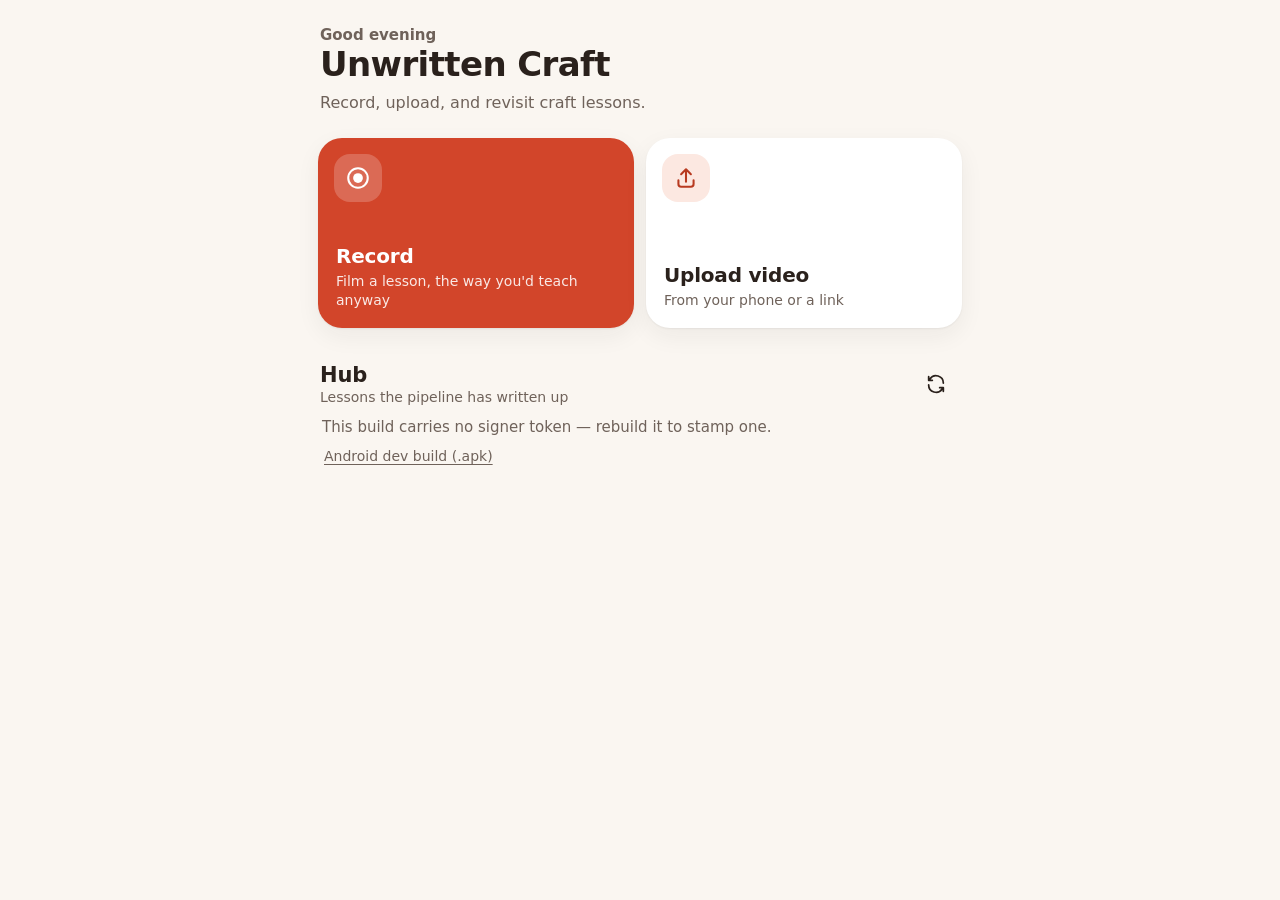
==== commit 338fa88e: "Home page footer links the Android dev build The web app shares the APK at the bottom of the home pa" ====
--- a/app/recorder/index.html
+++ b/app/recorder/index.html
@@ -48,6 +48,7 @@
     <div id="hubdetail"></div>
     <div id="hublist" class="cards"><div class="sempty empty"><b>Loading…</b></div></div>
   </section>
+  <footer><a class="advlink" href="unwritten-craft.apk" download>Android dev build (.apk)</a></footer>
 </div>
 <script src="common.js"></script>
 <script src="home.js"></script>
--- a/app/recorder/app.css
+++ b/app/recorder/app.css
@@ -257,6 +257,10 @@
 input::placeholder{color:var(--ink2);opacity:.8;}
 input:focus{outline:none;border-color:var(--ember);background:var(--surface);}
 #cloudpanel .bnote{color:var(--ink2);font-size:13.5px;line-height:1.5;margin-top:12px;}
+#cloudpanel .dbg{margin:4px 0 0;font-size:13.5px;line-height:1.5;}
+#cloudpanel .dbg div{display:flex;gap:8px;padding:6px 0;border-top:1px solid var(--line);}
+#cloudpanel .dbg dt{color:var(--ink2);flex:0 0 110px;}
+#cloudpanel .dbg dd{margin:0;color:var(--ink);word-break:break-all;}
 
 /* ---- hub detail: a lesson, Airbnb-listing style ---- */
 #hubstatus{color:var(--ink2);font-size:15px;padding:0 4px 10px;}
@@ -293,12 +297,18 @@
 .dropzone{display:flex;flex-direction:column;align-items:center;gap:6px;padding:26px 16px;
   border:2px dashed var(--ring);border-radius:18px;background:var(--canvas);text-align:center;cursor:pointer;
   transition:border-color .18s,background .18s;}
+.linkrow{display:flex;align-items:center;gap:14px;text-decoration:none;color:inherit;}
+.linkrow .eglyph{display:flex;align-items:center;justify-content:center;width:44px;height:44px;flex:none;border-radius:14px;background:var(--ember-soft);color:var(--ember-ink,var(--ember));}
+.linkrow .note{margin:0;}
 .dropzone:hover,.dropzone:focus-within{border-color:var(--ember);background:var(--ember-soft);}
 .dropzone .eglyph{display:flex;align-items:center;justify-content:center;width:56px;height:56px;
   border-radius:50%;background:var(--ember-soft);color:var(--ember-ink);}
 .dropzone b{font-size:17px;}
 .dropzone span{color:var(--ink2);font-size:14px;word-break:break-all;}
 #uploadstatus,#urlstatus{color:var(--ink2);font-size:15px;line-height:1.5;padding:8px 4px 0;}
+#fetchhistory{margin-top:14px;}
+#uphistory .subhead,#fetchhistory .subhead{font-size:14px;font-weight:600;color:var(--ink2);margin:12px 0 4px;}
+#fetchhistory .ltitle.linkurl{font-size:14px;font-weight:400;white-space:normal;overflow-wrap:anywhere;}
 #uploadstatus:empty,#urlstatus:empty{display:none;}
 #uploadstatus b,#urlstatus b{color:var(--ink);}
 #caps{color:var(--ink2);font-size:13px;line-height:1.55;margin:10px 4px 0;}
@@ -317,3 +327,14 @@
   #view,#player,#hubplayer{height:380px;}
   .tile{min-height:190px;}
 }
+/* Session parts: the capture screens' "Adds a part to ..." note, and
+   a tied session's parts list in the hub detail. */
+.joinbanner{display:flex;flex-wrap:wrap;align-items:center;gap:8px;margin:0 0 12px;padding:12px 14px;
+  border-radius:18px;background:var(--sage-soft);color:var(--ink);font-size:15px;line-height:1.45;}
+.joinbanner .pill{min-height:44px;padding:0 16px;font-size:15px;}
+.parts li{gap:10px;}
+.parts .tchip{display:inline-flex;align-items:center;gap:4px;border:0;cursor:pointer;font:inherit;}
+.parts .tchip .i{width:14px;height:14px;}
+.parts .ptitle{flex:1;min-width:0;overflow-wrap:anywhere;}
+.parts .pill{min-height:40px;padding:0 14px;font-size:14px;}
+.addpart .pill{text-decoration:none;color:inherit;}
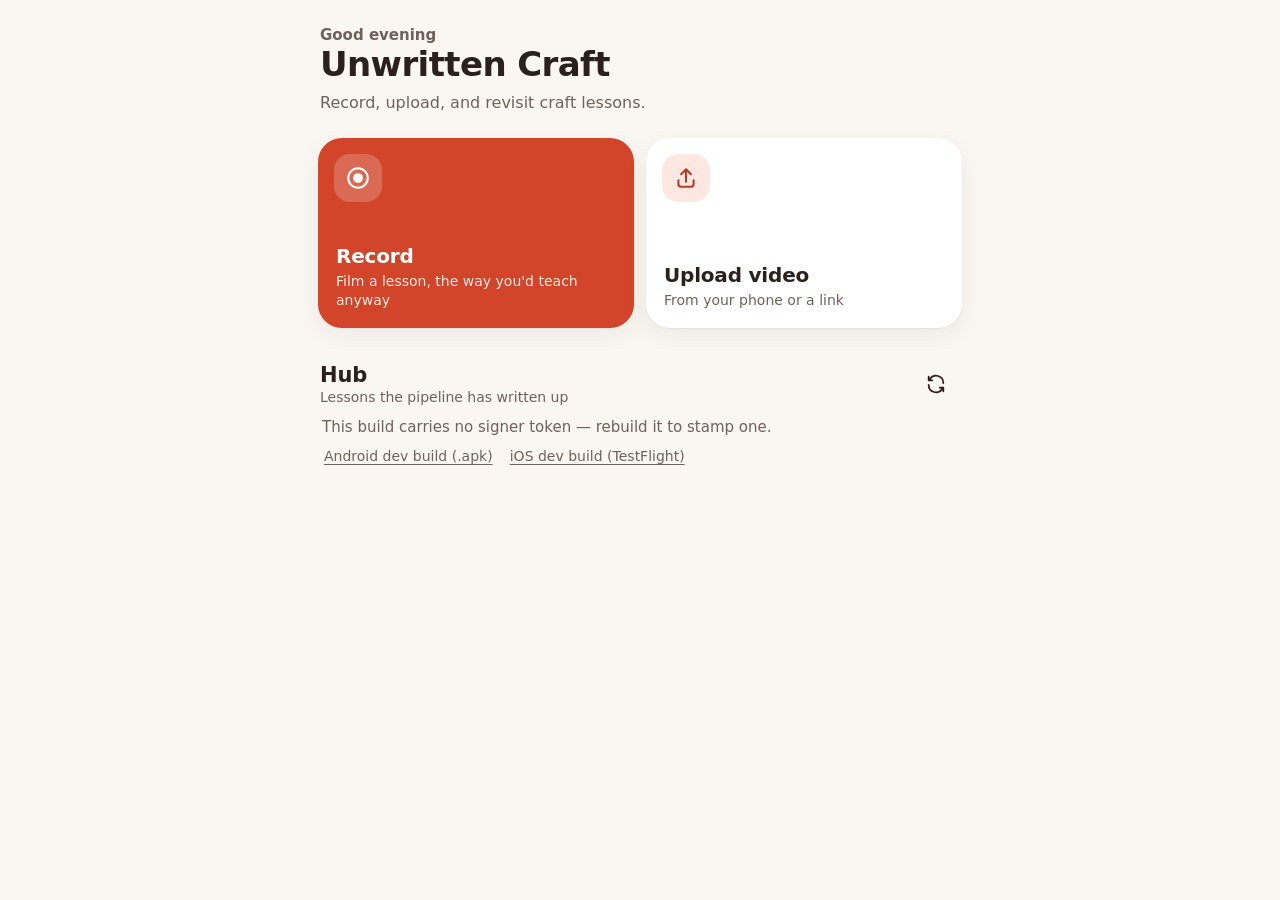
==== commit c03fb040: "Home page footer links the iOS dev build (TestFlight) The iOS twin of the APK link: an iPhone cannot" ====
--- a/app/recorder/index.html
+++ b/app/recorder/index.html
@@ -48,7 +48,8 @@
     <div id="hubdetail"></div>
     <div id="hublist" class="cards"><div class="sempty empty"><b>Loading…</b></div></div>
   </section>
-  <footer><a class="advlink" href="unwritten-craft.apk" download>Android dev build (.apk)</a></footer>
+  <footer><a class="advlink" href="unwritten-craft.apk" download>Android dev build (.apk)</a>
+    <a class="advlink" href="https://testflight.apple.com/join/fwbSpfDD" target="_blank" rel="noopener">iOS dev build (TestFlight)</a></footer>
 </div>
 <script src="common.js"></script>
 <script src="home.js"></script>
--- a/app/recorder/app.css
+++ b/app/recorder/app.css
@@ -185,6 +185,9 @@
 .advlink{background:none;border:none;color:var(--ink2);font-size:14px;min-height:44px;
   padding:8px 6px;text-align:left;text-decoration:underline;text-underline-offset:3px;}
 .note{color:var(--ink2);font-size:14px;line-height:1.55;margin:12px 4px 0;}
+/* Step screengrabs read beside the step, not full-bleed: half width
+   by default, full image one tap away (it opens alone). */
+.writeup img.still{max-width:50%;height:auto;border-radius:10px;display:block;margin:8px 0;}
 
 /* ---- viewfinder ---- */
 #stage{position:relative;background:#000;border-radius:var(--r-tile);overflow:hidden;
